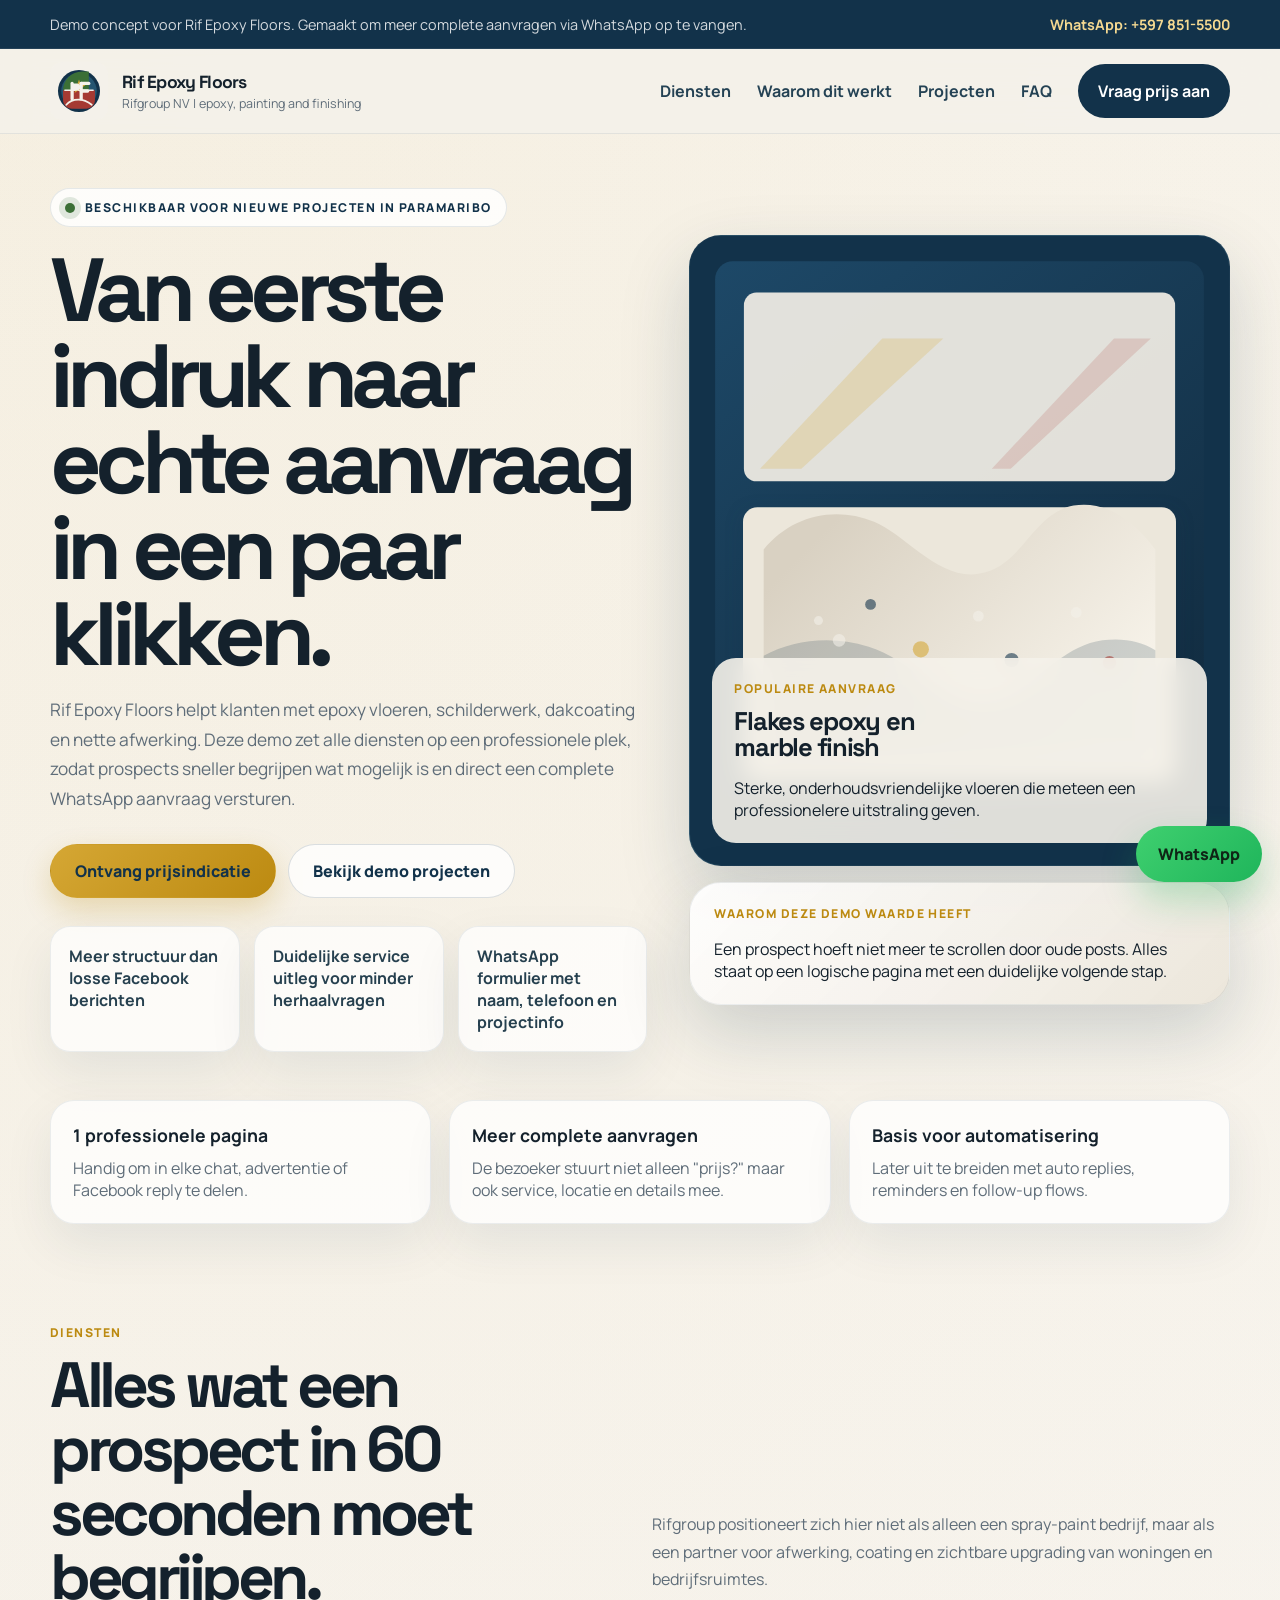
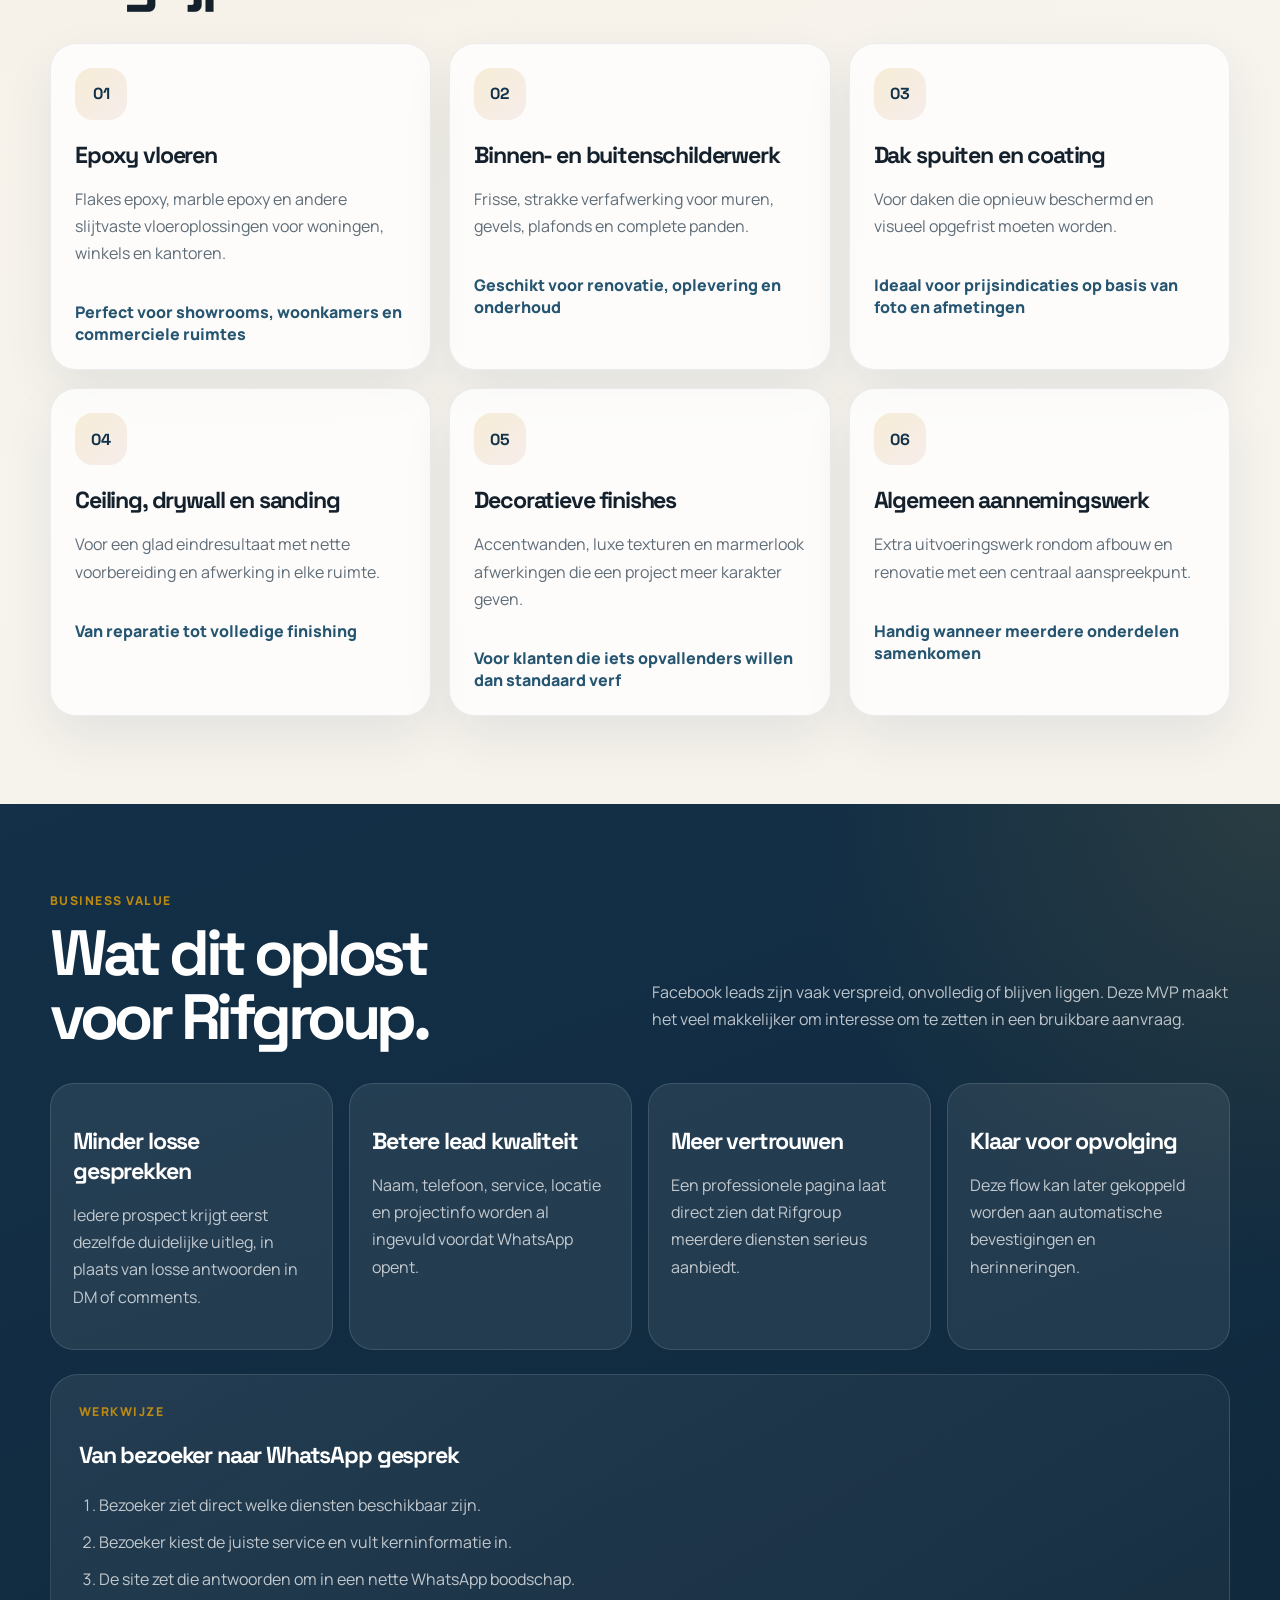
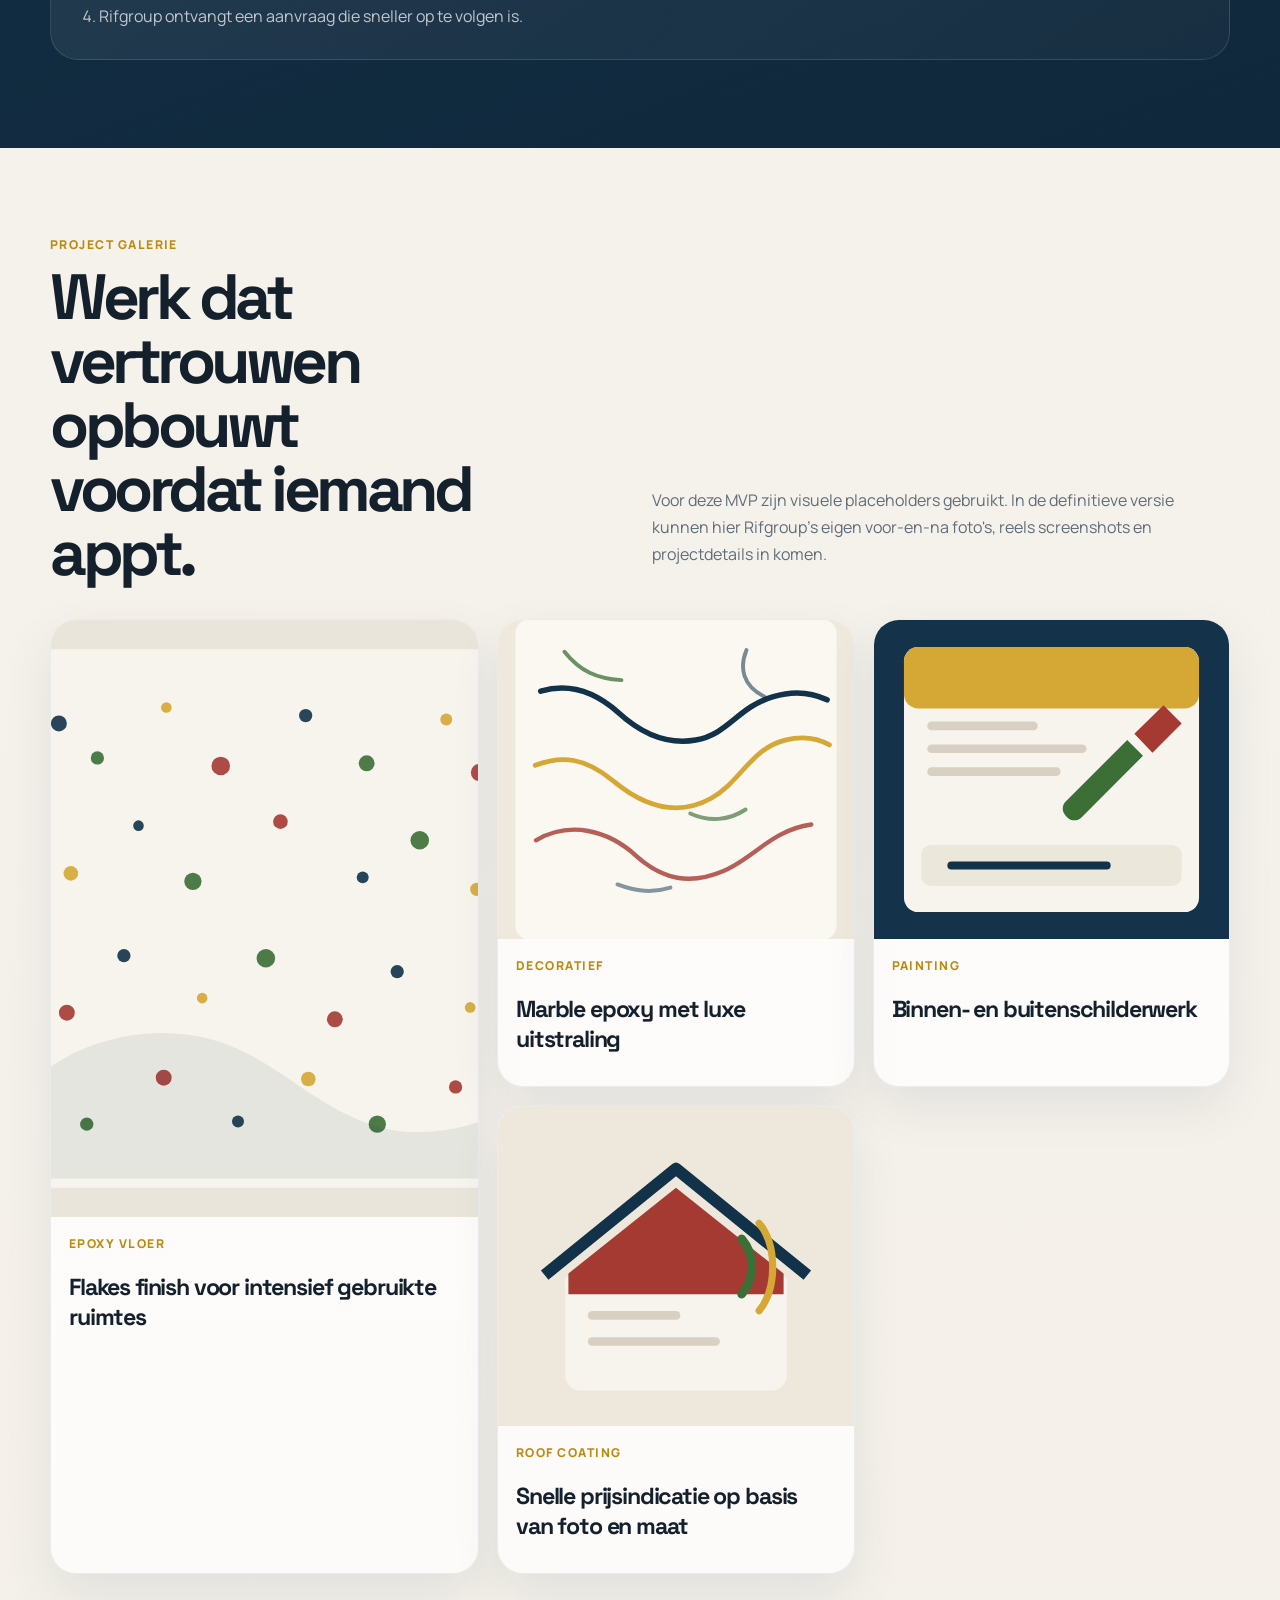
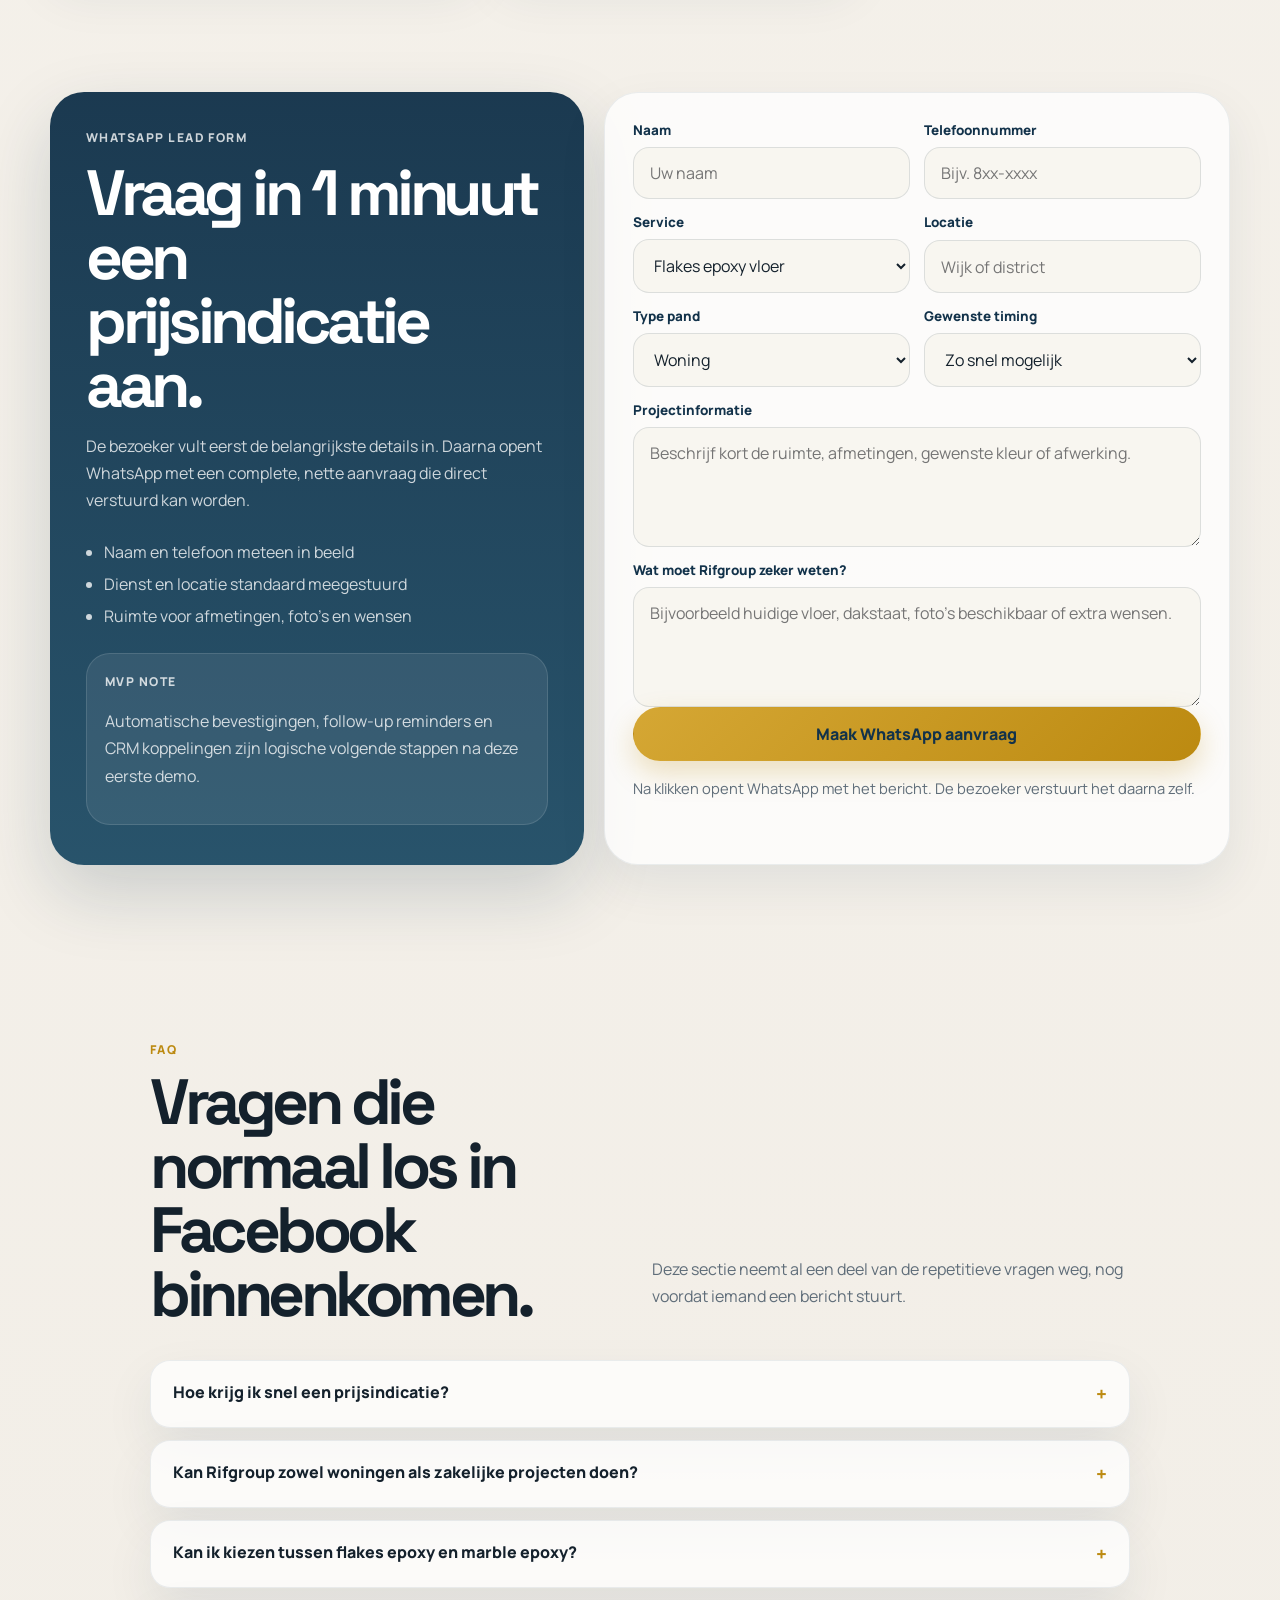
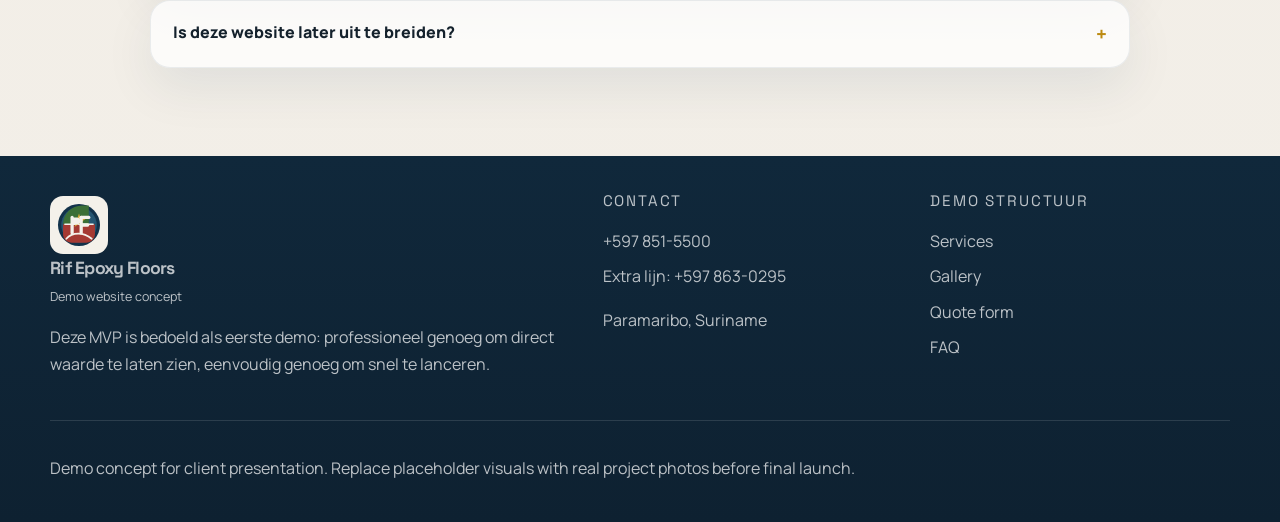
==== index.html @ cb71d067 "Build Rif Epoxy Floors MVP site" ====
<!DOCTYPE html>
<html lang="nl">
<head>
  <meta charset="UTF-8">
  <meta name="viewport" content="width=device-width, initial-scale=1.0">
  <meta name="description" content="Rif Epoxy Floors demo website voor epoxy vloeren, schilderwerk, dakcoating en afwerking in Paramaribo. Vraag eenvoudig een prijsindicatie aan via WhatsApp.">
  <meta name="theme-color" content="#12324a">
  <title>Rif Epoxy Floors | Epoxy vloeren, schilderwerk en afwerking</title>
  <link rel="preconnect" href="https://fonts.googleapis.com">
  <link rel="preconnect" href="https://fonts.gstatic.com" crossorigin>
  <link href="https://fonts.googleapis.com/css2?family=Manrope:wght@400;500;600;700;800&family=Space+Grotesk:wght@500;700&display=swap" rel="stylesheet">
  <link rel="stylesheet" href="styles.css">
</head>
<body>
  <div class="site-shell">
    <div class="topbar">
      <div class="container topbar-row">
        <p>Demo concept voor Rif Epoxy Floors. Gemaakt om meer complete aanvragen via WhatsApp op te vangen.</p>
        <a data-wa-link href="https://wa.me/5978515500?text=Hallo%20Rif%20Epoxy%20Floors%2C%20ik%20wil%20graag%20meer%20informatie." target="_blank" rel="noreferrer">WhatsApp: <span data-phone-label>+597 851-5500</span></a>
      </div>
    </div>

    <header class="site-header">
      <div class="container nav-row">
        <a class="brand" href="#top" aria-label="Rif Epoxy Floors homepage">
          <img src="assets/badge-rif.svg" alt="Rifgroup badge">
          <span>
            <strong>Rif Epoxy Floors</strong>
            <small>Rifgroup NV | epoxy, painting and finishing</small>
          </span>
        </a>

        <button class="menu-toggle" type="button" aria-expanded="false" aria-controls="site-nav">
          <span></span>
          <span></span>
          <span></span>
          <span class="sr-only">Open menu</span>
        </button>

        <nav id="site-nav" class="site-nav">
          <a href="#diensten">Diensten</a>
          <a href="#waarde">Waarom dit werkt</a>
          <a href="#projecten">Projecten</a>
          <a href="#faq">FAQ</a>
          <a class="nav-cta" href="#offerte">Vraag prijs aan</a>
        </nav>
      </div>
    </header>

    <main id="top">
      <section class="hero">
        <div class="container hero-grid">
          <div class="hero-copy">
            <div class="eyebrow">
              <span class="eyebrow-dot"></span>
              Beschikbaar voor nieuwe projecten in Paramaribo
            </div>
            <h1>Van eerste indruk naar echte aanvraag in een paar klikken.</h1>
            <p class="lead">
              Rif Epoxy Floors helpt klanten met epoxy vloeren, schilderwerk, dakcoating en nette afwerking.
              Deze demo zet alle diensten op een professionele plek, zodat prospects sneller begrijpen
              wat mogelijk is en direct een complete WhatsApp aanvraag versturen.
            </p>
            <div class="hero-actions">
              <a class="button button-primary" href="#offerte">Ontvang prijsindicatie</a>
              <a class="button button-secondary" href="#projecten">Bekijk demo projecten</a>
            </div>
            <ul class="hero-points">
              <li>Meer structuur dan losse Facebook berichten</li>
              <li>Duidelijke service uitleg voor minder herhaalvragen</li>
              <li>WhatsApp formulier met naam, telefoon en projectinfo</li>
            </ul>
          </div>

          <div class="hero-visual">
            <div class="hero-card hero-card-main">
              <img src="assets/hero-floor.svg" alt="Decoratieve epoxy vloer illustratie">
              <div class="hero-card-copy">
                <p class="label">Populaire aanvraag</p>
                <h2>Flakes epoxy en marble finish</h2>
                <p>Sterke, onderhoudsvriendelijke vloeren die meteen een professionelere uitstraling geven.</p>
              </div>
            </div>

            <div class="hero-card hero-card-note">
              <p class="label">Waarom deze demo waarde heeft</p>
              <p>
                Een prospect hoeft niet meer te scrollen door oude posts. Alles staat op een logische pagina
                met een duidelijke volgende stap.
              </p>
            </div>
          </div>
        </div>
      </section>

      <section class="proof-strip">
        <div class="container proof-grid">
          <article>
            <strong>1 professionele pagina</strong>
            <p>Handig om in elke chat, advertentie of Facebook reply te delen.</p>
          </article>
          <article>
            <strong>Meer complete aanvragen</strong>
            <p>De bezoeker stuurt niet alleen "prijs?" maar ook service, locatie en details mee.</p>
          </article>
          <article>
            <strong>Basis voor automatisering</strong>
            <p>Later uit te breiden met auto replies, reminders en follow-up flows.</p>
          </article>
        </div>
      </section>

      <section id="diensten" class="section">
        <div class="container">
          <div class="section-head">
            <div>
              <p class="section-kicker">Diensten</p>
              <h2>Alles wat een prospect in 60 seconden moet begrijpen.</h2>
            </div>
            <p>
              Rifgroup positioneert zich hier niet als alleen een spray-paint bedrijf, maar als een partner
              voor afwerking, coating en zichtbare upgrading van woningen en bedrijfsruimtes.
            </p>
          </div>

          <div class="service-grid">
            <article class="service-card">
              <div class="service-icon">01</div>
              <h3>Epoxy vloeren</h3>
              <p>Flakes epoxy, marble epoxy en andere slijtvaste vloeroplossingen voor woningen, winkels en kantoren.</p>
              <span>Perfect voor showrooms, woonkamers en commerciele ruimtes</span>
            </article>

            <article class="service-card">
              <div class="service-icon">02</div>
              <h3>Binnen- en buitenschilderwerk</h3>
              <p>Frisse, strakke verfafwerking voor muren, gevels, plafonds en complete panden.</p>
              <span>Geschikt voor renovatie, oplevering en onderhoud</span>
            </article>

            <article class="service-card">
              <div class="service-icon">03</div>
              <h3>Dak spuiten en coating</h3>
              <p>Voor daken die opnieuw beschermd en visueel opgefrist moeten worden.</p>
              <span>Ideaal voor prijsindicaties op basis van foto en afmetingen</span>
            </article>

            <article class="service-card">
              <div class="service-icon">04</div>
              <h3>Ceiling, drywall en sanding</h3>
              <p>Voor een glad eindresultaat met nette voorbereiding en afwerking in elke ruimte.</p>
              <span>Van reparatie tot volledige finishing</span>
            </article>

            <article class="service-card">
              <div class="service-icon">05</div>
              <h3>Decoratieve finishes</h3>
              <p>Accentwanden, luxe texturen en marmerlook afwerkingen die een project meer karakter geven.</p>
              <span>Voor klanten die iets opvallenders willen dan standaard verf</span>
            </article>

            <article class="service-card">
              <div class="service-icon">06</div>
              <h3>Algemeen aannemingswerk</h3>
              <p>Extra uitvoeringswerk rondom afbouw en renovatie met een centraal aanspreekpunt.</p>
              <span>Handig wanneer meerdere onderdelen samenkomen</span>
            </article>
          </div>
        </div>
      </section>

      <section id="waarde" class="section section-dark">
        <div class="container">
          <div class="section-head">
            <div>
              <p class="section-kicker">Business value</p>
              <h2>Wat dit oplost voor Rifgroup.</h2>
            </div>
            <p>
              Facebook leads zijn vaak verspreid, onvolledig of blijven liggen. Deze MVP maakt het veel
              makkelijker om interesse om te zetten in een bruikbare aanvraag.
            </p>
          </div>

          <div class="value-grid">
            <article class="value-card">
              <h3>Minder losse gesprekken</h3>
              <p>Iedere prospect krijgt eerst dezelfde duidelijke uitleg, in plaats van losse antwoorden in DM of comments.</p>
            </article>
            <article class="value-card">
              <h3>Betere lead kwaliteit</h3>
              <p>Naam, telefoon, service, locatie en projectinfo worden al ingevuld voordat WhatsApp opent.</p>
            </article>
            <article class="value-card">
              <h3>Meer vertrouwen</h3>
              <p>Een professionele pagina laat direct zien dat Rifgroup meerdere diensten serieus aanbiedt.</p>
            </article>
            <article class="value-card">
              <h3>Klaar voor opvolging</h3>
              <p>Deze flow kan later gekoppeld worden aan automatische bevestigingen en herinneringen.</p>
            </article>
          </div>

          <div class="process-panel">
            <div>
              <p class="section-kicker">Werkwijze</p>
              <h3>Van bezoeker naar WhatsApp gesprek</h3>
            </div>
            <ol class="process-list">
              <li>Bezoeker ziet direct welke diensten beschikbaar zijn.</li>
              <li>Bezoeker kiest de juiste service en vult kerninformatie in.</li>
              <li>De site zet die antwoorden om in een nette WhatsApp boodschap.</li>
              <li>Rifgroup ontvangt een aanvraag die sneller op te volgen is.</li>
            </ol>
          </div>
        </div>
      </section>

      <section id="projecten" class="section">
        <div class="container">
          <div class="section-head">
            <div>
              <p class="section-kicker">Project galerie</p>
              <h2>Werk dat vertrouwen opbouwt voordat iemand appt.</h2>
            </div>
            <p>
              Voor deze MVP zijn visuele placeholders gebruikt. In de definitieve versie kunnen hier Rifgroup's
              eigen voor-en-na foto's, reels screenshots en projectdetails in komen.
            </p>
          </div>

          <div class="gallery-grid">
            <article class="gallery-card gallery-large">
              <img src="assets/epoxy-flakes.svg" alt="Placeholder voor flakes epoxy project">
              <div>
                <p class="label">Epoxy vloer</p>
                <h3>Flakes finish voor intensief gebruikte ruimtes</h3>
              </div>
            </article>

            <article class="gallery-card">
              <img src="assets/marble-finish.svg" alt="Placeholder voor marble epoxy project">
              <div>
                <p class="label">Decoratief</p>
                <h3>Marble epoxy met luxe uitstraling</h3>
              </div>
            </article>

            <article class="gallery-card">
              <img src="assets/painting-project.svg" alt="Placeholder voor schilderwerk project">
              <div>
                <p class="label">Painting</p>
                <h3>Binnen- en buitenschilderwerk</h3>
              </div>
            </article>

            <article class="gallery-card">
              <img src="assets/roof-coating.svg" alt="Placeholder voor dakcoating project">
              <div>
                <p class="label">Roof coating</p>
                <h3>Snelle prijsindicatie op basis van foto en maat</h3>
              </div>
            </article>
          </div>
        </div>
      </section>

      <section id="offerte" class="section quote-section">
        <div class="container quote-grid">
          <div class="quote-copy">
            <p class="section-kicker">WhatsApp lead form</p>
            <h2>Vraag in 1 minuut een prijsindicatie aan.</h2>
            <p>
              De bezoeker vult eerst de belangrijkste details in. Daarna opent WhatsApp met een complete,
              nette aanvraag die direct verstuurd kan worden.
            </p>
            <ul class="quote-points">
              <li>Naam en telefoon meteen in beeld</li>
              <li>Dienst en locatie standaard meegestuurd</li>
              <li>Ruimte voor afmetingen, foto's en wensen</li>
            </ul>
            <div class="note-card">
              <p class="label">MVP note</p>
              <p>
                Automatische bevestigingen, follow-up reminders en CRM koppelingen zijn logische volgende stappen
                na deze eerste demo.
              </p>
            </div>
          </div>

          <div class="quote-form-card">
            <form id="quote-form">
              <div class="field-grid">
                <label class="field">
                  <span>Naam</span>
                  <input id="name" name="name" type="text" placeholder="Uw naam" required>
                </label>

                <label class="field">
                  <span>Telefoonnummer</span>
                  <input id="phone" name="phone" type="tel" placeholder="Bijv. 8xx-xxxx" required>
                </label>

                <label class="field">
                  <span>Service</span>
                  <select id="service" name="service">
                    <option>Flakes epoxy vloer</option>
                    <option>Marble epoxy vloer</option>
                    <option>Binnen schilderwerk</option>
                    <option>Buiten schilderwerk</option>
                    <option>Dak spuiten of coating</option>
                    <option>Ceiling of drywall</option>
                    <option>Decoratieve finish</option>
                    <option>Algemeen aannemingswerk</option>
                  </select>
                </label>

                <label class="field">
                  <span>Locatie</span>
                  <input id="location" name="location" type="text" placeholder="Wijk of district">
                </label>

                <label class="field">
                  <span>Type pand</span>
                  <select id="property" name="property">
                    <option>Woning</option>
                    <option>Appartement</option>
                    <option>Winkel</option>
                    <option>Kantoor</option>
                    <option>Bedrijfspand</option>
                    <option>Anders</option>
                  </select>
                </label>

                <label class="field">
                  <span>Gewenste timing</span>
                  <select id="timing" name="timing">
                    <option>Zo snel mogelijk</option>
                    <option>Binnen 2 weken</option>
                    <option>Binnen 1 maand</option>
                    <option>Ik wil eerst info</option>
                  </select>
                </label>

                <label class="field field-full">
                  <span>Projectinformatie</span>
                  <textarea id="details" name="details" placeholder="Beschrijf kort de ruimte, afmetingen, gewenste kleur of afwerking."></textarea>
                </label>

                <label class="field field-full">
                  <span>Wat moet Rifgroup zeker weten?</span>
                  <textarea id="extra" name="extra" placeholder="Bijvoorbeeld huidige vloer, dakstaat, foto's beschikbaar of extra wensen."></textarea>
                </label>
              </div>

              <button class="button button-primary button-block" type="submit">Maak WhatsApp aanvraag</button>
              <p class="form-note">Na klikken opent WhatsApp met het bericht. De bezoeker verstuurt het daarna zelf.</p>
              <p id="form-status" class="form-status" aria-live="polite"></p>
            </form>
          </div>
        </div>
      </section>

      <section id="faq" class="section">
        <div class="container faq-wrap">
          <div class="section-head">
            <div>
              <p class="section-kicker">FAQ</p>
              <h2>Vragen die normaal los in Facebook binnenkomen.</h2>
            </div>
            <p>
              Deze sectie neemt al een deel van de repetitieve vragen weg, nog voordat iemand een bericht stuurt.
            </p>
          </div>

          <div class="faq-list">
            <details>
              <summary>Hoe krijg ik snel een prijsindicatie?</summary>
              <p>Stuur de gewenste dienst, locatie, geschatte afmetingen en indien mogelijk foto's mee. Deze site helpt om die informatie meteen goed te verzamelen.</p>
            </details>
            <details>
              <summary>Kan Rifgroup zowel woningen als zakelijke projecten doen?</summary>
              <p>Ja. De diensten zijn inzetbaar voor woningen, winkels, kantoren en andere projectlocaties.</p>
            </details>
            <details>
              <summary>Kan ik kiezen tussen flakes epoxy en marble epoxy?</summary>
              <p>Ja. Beide afwerkingen kunnen besproken worden op basis van uitstraling, gebruik en gewenste onderhoudsvriendelijkheid.</p>
            </details>
            <details>
              <summary>Is deze website later uit te breiden?</summary>
              <p>Ja. Denk aan echte projectfoto's, reviews, automatische antwoorden, remarketing en een uitgebreider opvolgsysteem.</p>
            </details>
          </div>
        </div>
      </section>
    </main>

    <footer class="site-footer">
      <div class="container footer-grid">
        <div>
          <a class="brand footer-brand" href="#top">
            <img src="assets/badge-rif.svg" alt="Rifgroup badge">
            <span>
              <strong>Rif Epoxy Floors</strong>
              <small>Demo website concept</small>
            </span>
          </a>
          <p>
            Deze MVP is bedoeld als eerste demo: professioneel genoeg om direct waarde te laten zien,
            eenvoudig genoeg om snel te lanceren.
          </p>
        </div>

        <div>
          <p class="footer-title">Contact</p>
          <a data-phone-link href="tel:+5978515500"><span data-phone-label>+597 851-5500</span></a>
          <a href="tel:+5978630295">Extra lijn: +597 863-0295</a>
          <p>Paramaribo, Suriname</p>
        </div>

        <div>
          <p class="footer-title">Demo structuur</p>
          <a href="#diensten">Services</a>
          <a href="#projecten">Gallery</a>
          <a href="#offerte">Quote form</a>
          <a href="#faq">FAQ</a>
        </div>
      </div>

      <div class="container footer-bottom">
        <p>Demo concept for client presentation. Replace placeholder visuals with real project photos before final launch.</p>
      </div>
    </footer>

    <a class="whatsapp-float" data-wa-link href="https://wa.me/5978515500?text=Hallo%20Rif%20Epoxy%20Floors%2C%20ik%20wil%20graag%20meer%20informatie." target="_blank" rel="noreferrer" aria-label="Open WhatsApp">
      WhatsApp
    </a>
  </div>

  <script src="script.js"></script>
</body>
</html>
---- styles.css ----
:root {
  --stone-50: #f4f1ea;
  --stone-100: #ebe5da;
  --stone-200: #d8d0c2;
  --stone-900: #2f2a24;
  --navy-900: #12324a;
  --navy-800: #183d58;
  --navy-700: #255571;
  --gold-500: #d5a734;
  --gold-600: #bc8a11;
  --green-500: #3b6f36;
  --red-500: #a53a33;
  --white: #ffffff;
  --ink: #14212c;
  --muted: #5f6d79;
  --line: rgba(18, 50, 74, 0.12);
  --shadow-soft: 0 20px 50px rgba(18, 50, 74, 0.08);
  --shadow-strong: 0 28px 70px rgba(18, 50, 74, 0.18);
  --radius-lg: 32px;
  --radius-md: 22px;
  --radius-sm: 16px;
  --container: 1180px;
}

*,
*::before,
*::after {
  box-sizing: border-box;
}

html {
  scroll-behavior: smooth;
}

body {
  margin: 0;
  font-family: "Manrope", sans-serif;
  color: var(--ink);
  background:
    radial-gradient(circle at top left, rgba(213, 167, 52, 0.08), transparent 30%),
    linear-gradient(180deg, #f8f5ef 0%, #f2eee7 100%);
}

img {
  display: block;
  max-width: 100%;
}

a {
  color: inherit;
  text-decoration: none;
}

button,
input,
select,
textarea {
  font: inherit;
}

.sr-only {
  position: absolute;
  width: 1px;
  height: 1px;
  padding: 0;
  margin: -1px;
  overflow: hidden;
  clip: rect(0, 0, 0, 0);
  border: 0;
}

.container {
  width: min(var(--container), calc(100% - 40px));
  margin: 0 auto;
}

.site-shell {
  min-height: 100vh;
}

.topbar {
  background: var(--navy-900);
  color: rgba(255, 255, 255, 0.82);
  border-bottom: 1px solid rgba(255, 255, 255, 0.08);
}

.topbar-row {
  min-height: 48px;
  display: flex;
  align-items: center;
  justify-content: space-between;
  gap: 18px;
  font-size: 0.9rem;
}

.topbar p {
  margin: 0;
}

.topbar a {
  color: #f5d991;
  font-weight: 700;
}

.site-header {
  position: sticky;
  top: 0;
  z-index: 20;
  background: rgba(244, 241, 234, 0.84);
  backdrop-filter: blur(16px);
  border-bottom: 1px solid rgba(18, 50, 74, 0.08);
}

.nav-row {
  display: flex;
  align-items: center;
  justify-content: space-between;
  min-height: 84px;
  gap: 20px;
}

.brand {
  display: inline-flex;
  align-items: center;
  gap: 14px;
}

.brand img {
  width: 58px;
  height: 58px;
  flex: none;
}

.brand strong,
.footer-title,
h1,
h2,
h3 {
  font-family: "Space Grotesk", sans-serif;
}

.brand span {
  display: grid;
  gap: 2px;
}

.brand strong {
  font-size: 1.1rem;
  letter-spacing: -0.04em;
}

.brand small {
  color: var(--muted);
  font-size: 0.78rem;
}

.site-nav {
  display: flex;
  align-items: center;
  gap: 26px;
}

.site-nav a {
  font-weight: 700;
  color: #244254;
}

.nav-cta,
.button {
  display: inline-flex;
  align-items: center;
  justify-content: center;
  min-height: 54px;
  border-radius: 999px;
  transition: transform 0.2s ease, background 0.2s ease, color 0.2s ease, border-color 0.2s ease;
}

.nav-cta {
  padding: 0 20px;
  color: var(--white) !important;
  background: var(--navy-900);
}

.button {
  padding: 0 24px;
  border: 1px solid transparent;
  font-weight: 800;
}

.button:hover,
.nav-cta:hover,
.menu-toggle:hover {
  transform: translateY(-1px);
}

.button-primary {
  background: linear-gradient(135deg, var(--gold-500), var(--gold-600));
  color: var(--navy-900);
  box-shadow: 0 12px 28px rgba(188, 138, 17, 0.25);
}

.button-secondary {
  border-color: rgba(18, 50, 74, 0.15);
  background: rgba(255, 255, 255, 0.78);
  color: var(--navy-900);
}

.button-block {
  width: 100%;
}

.menu-toggle {
  display: none;
  width: 52px;
  height: 52px;
  border: 1px solid rgba(18, 50, 74, 0.12);
  border-radius: 16px;
  background: rgba(255, 255, 255, 0.8);
  cursor: pointer;
  padding: 0;
}

.menu-toggle span {
  display: block;
  width: 20px;
  height: 2px;
  border-radius: 999px;
  background: var(--navy-900);
  margin: 4px auto;
}

.hero {
  padding: 54px 0 24px;
}

.hero-grid {
  display: grid;
  grid-template-columns: minmax(0, 1.05fr) minmax(320px, 0.95fr);
  gap: 42px;
  align-items: center;
}

.eyebrow,
.section-kicker,
.label {
  text-transform: uppercase;
  letter-spacing: 0.12em;
  font-size: 0.76rem;
  font-weight: 800;
}

.eyebrow {
  display: inline-flex;
  align-items: center;
  gap: 10px;
  padding: 10px 14px;
  border-radius: 999px;
  background: rgba(255, 255, 255, 0.82);
  border: 1px solid rgba(18, 50, 74, 0.1);
  color: var(--navy-900);
}

.eyebrow-dot {
  width: 10px;
  height: 10px;
  border-radius: 50%;
  background: var(--green-500);
  box-shadow: 0 0 0 6px rgba(59, 111, 54, 0.15);
}

h1 {
  margin: 20px 0 18px;
  font-size: clamp(3rem, 7vw, 5.9rem);
  line-height: 0.96;
  letter-spacing: -0.075em;
  max-width: 11ch;
}

.lead {
  margin: 0;
  max-width: 63ch;
  color: var(--muted);
  font-size: 1.08rem;
  line-height: 1.72;
}

.hero-actions {
  display: flex;
  flex-wrap: wrap;
  gap: 12px;
  margin: 30px 0 28px;
}

.hero-points {
  display: grid;
  grid-template-columns: repeat(3, minmax(0, 1fr));
  gap: 14px;
  list-style: none;
  padding: 0;
  margin: 0;
}

.hero-points li {
  padding: 18px;
  border-radius: 20px;
  background: rgba(255, 255, 255, 0.72);
  border: 1px solid rgba(18, 50, 74, 0.08);
  box-shadow: var(--shadow-soft);
  font-weight: 700;
  color: #26404f;
}

.hero-visual {
  display: grid;
  gap: 16px;
}

.hero-card {
  position: relative;
  overflow: hidden;
  border-radius: var(--radius-lg);
  border: 1px solid rgba(18, 50, 74, 0.08);
  box-shadow: var(--shadow-strong);
}

.hero-card-main {
  background:
    linear-gradient(145deg, rgba(18, 50, 74, 0.96), rgba(33, 78, 103, 0.92));
  min-height: 610px;
}

.hero-card-main img {
  width: 100%;
  height: 100%;
  min-height: 610px;
  object-fit: cover;
}

.hero-card-copy {
  position: absolute;
  left: 22px;
  right: 22px;
  bottom: 22px;
  padding: 22px;
  border-radius: 24px;
  background: rgba(246, 242, 234, 0.9);
  backdrop-filter: blur(12px);
}

.hero-card-copy h2 {
  margin: 6px 0 8px;
  font-size: 1.6rem;
  letter-spacing: -0.05em;
}

.hero-card-copy p:last-child,
.hero-card-note p:last-child {
  margin-bottom: 0;
}

.hero-card-note {
  padding: 22px 24px;
  background:
    linear-gradient(135deg, rgba(255, 255, 255, 0.9), rgba(235, 229, 218, 0.95));
}

.proof-strip {
  padding: 24px 0 12px;
}

.proof-grid {
  display: grid;
  grid-template-columns: repeat(3, minmax(0, 1fr));
  gap: 18px;
}

.proof-grid article,
.service-card,
.gallery-card,
.quote-form-card,
.note-card,
.faq-list details {
  background: rgba(255, 255, 255, 0.75);
  border: 1px solid rgba(18, 50, 74, 0.08);
  box-shadow: var(--shadow-soft);
}

.proof-grid article {
  padding: 22px;
  border-radius: 24px;
}

.proof-grid strong {
  display: block;
  font-size: 1.1rem;
  margin-bottom: 10px;
}

.proof-grid p {
  margin: 0;
  color: var(--muted);
}

.section {
  padding: 88px 0;
}

.section-head {
  display: flex;
  justify-content: space-between;
  align-items: flex-end;
  gap: 24px;
  margin-bottom: 34px;
}

.section-head > * {
  flex: 1;
}

.section-kicker,
.label {
  color: var(--gold-600);
  margin: 0 0 12px;
}

h2 {
  margin: 0;
  font-size: clamp(2.25rem, 5vw, 4.2rem);
  line-height: 1;
  letter-spacing: -0.07em;
  max-width: 11ch;
}

.section-head p:last-child,
.quote-copy p,
.service-card p,
.value-card p,
.faq-list p,
.site-footer p,
.footer-grid a,
.process-list,
.form-note {
  color: var(--muted);
  line-height: 1.7;
}

.service-grid {
  display: grid;
  grid-template-columns: repeat(3, minmax(0, 1fr));
  gap: 18px;
}

.service-card {
  padding: 24px;
  border-radius: 26px;
}

.service-icon {
  width: 52px;
  height: 52px;
  display: grid;
  place-items: center;
  border-radius: 18px;
  background: linear-gradient(135deg, rgba(213, 167, 52, 0.18), rgba(165, 58, 51, 0.08));
  color: var(--navy-900);
  font-family: "Space Grotesk", sans-serif;
  font-weight: 700;
}

.service-card h3,
.gallery-card h3,
.value-card h3,
.process-panel h3 {
  margin: 20px 0 10px;
  font-size: 1.45rem;
  letter-spacing: -0.05em;
}

.service-card span {
  display: inline-block;
  margin-top: 18px;
  font-weight: 800;
  color: var(--navy-700);
}

.section-dark {
  background:
    radial-gradient(circle at top right, rgba(213, 167, 52, 0.12), transparent 30%),
    linear-gradient(160deg, #133048 0%, #10283b 100%);
  color: var(--white);
}

.section-dark .section-head p:last-child,
.section-dark .value-card p,
.section-dark .process-list {
  color: rgba(255, 255, 255, 0.72);
}

.value-grid {
  display: grid;
  grid-template-columns: repeat(4, minmax(0, 1fr));
  gap: 16px;
}

.value-card {
  padding: 22px;
  border-radius: 24px;
  background: rgba(255, 255, 255, 0.08);
  border: 1px solid rgba(255, 255, 255, 0.12);
}

.process-panel {
  margin-top: 24px;
  padding: 28px;
  border-radius: 28px;
  border: 1px solid rgba(255, 255, 255, 0.12);
  background: linear-gradient(145deg, rgba(255, 255, 255, 0.08), rgba(255, 255, 255, 0.03));
}

.process-list {
  margin: 22px 0 0;
  padding-left: 20px;
}

.process-list li + li {
  margin-top: 10px;
}

.gallery-grid {
  display: grid;
  grid-template-columns: 1.2fr 1fr 1fr;
  gap: 18px;
}

.gallery-card {
  display: flex;
  flex-direction: column;
  overflow: hidden;
  border-radius: 26px;
}

.gallery-card img {
  aspect-ratio: 1 / 0.9;
  width: 100%;
  object-fit: cover;
}

.gallery-card div {
  padding: 18px 18px 22px;
}

.gallery-large {
  grid-row: span 2;
}

.gallery-large img {
  aspect-ratio: 1 / 1.4;
}

.quote-section {
  padding-top: 30px;
}

.quote-grid {
  display: grid;
  grid-template-columns: minmax(0, 0.92fr) minmax(0, 1.08fr);
  gap: 20px;
  align-items: stretch;
}

.quote-copy {
  padding: 36px;
  border-radius: 34px;
  background:
    linear-gradient(180deg, rgba(18, 50, 74, 0.96), rgba(32, 77, 102, 0.96));
  color: var(--white);
  box-shadow: var(--shadow-strong);
}

.quote-copy p,
.quote-copy li {
  color: rgba(255, 255, 255, 0.78);
}

.quote-points {
  padding-left: 18px;
  margin: 26px 0;
}

.quote-points li + li {
  margin-top: 10px;
}

.note-card {
  border-radius: 24px;
  padding: 18px;
  background: rgba(255, 255, 255, 0.08);
  border-color: rgba(255, 255, 255, 0.12);
  box-shadow: none;
}

.quote-form-card {
  border-radius: 34px;
  padding: 28px;
}

.field-grid {
  display: grid;
  grid-template-columns: repeat(2, minmax(0, 1fr));
  gap: 14px;
}

.field {
  display: grid;
  gap: 8px;
}

.field span {
  font-size: 0.84rem;
  font-weight: 800;
  color: var(--navy-900);
}

.field input,
.field select,
.field textarea {
  width: 100%;
  border-radius: 16px;
  border: 1px solid rgba(18, 50, 74, 0.12);
  background: rgba(248, 245, 239, 0.9);
  color: var(--ink);
  padding: 14px 16px;
}

.field input:focus,
.field select:focus,
.field textarea:focus {
  outline: 2px solid rgba(188, 138, 17, 0.22);
  border-color: rgba(188, 138, 17, 0.45);
}

.field textarea {
  min-height: 120px;
  resize: vertical;
}

.field-full {
  grid-column: 1 / -1;
}

.form-note,
.form-status {
  font-size: 0.92rem;
}

.form-status {
  min-height: 1.4em;
  margin: 14px 0 0;
  font-weight: 700;
  color: var(--green-500);
}

.faq-wrap {
  max-width: 980px;
}

.faq-list {
  display: grid;
  gap: 12px;
}

.faq-list details {
  padding: 20px 22px;
  border-radius: 20px;
}

.faq-list summary {
  cursor: pointer;
  font-weight: 800;
  list-style: none;
}

.faq-list summary::-webkit-details-marker {
  display: none;
}

.faq-list summary::after {
  content: "+";
  float: right;
  color: var(--gold-600);
  font-size: 1.2rem;
}

.faq-list details[open] summary::after {
  content: "-";
}

.faq-list p {
  margin: 14px 0 0;
}

.site-footer {
  padding: 32px 0 24px;
  color: rgba(255, 255, 255, 0.8);
  background: linear-gradient(180deg, #10283b 0%, #0e2131 100%);
}

.footer-grid {
  display: grid;
  grid-template-columns: 1.4fr 0.8fr 0.8fr;
  gap: 28px;
}

.footer-brand small,
.site-footer p,
.footer-grid a {
  color: rgba(255, 255, 255, 0.72);
}

.footer-grid a {
  display: block;
  margin-top: 8px;
}

.footer-title {
  margin: 0 0 14px;
  font-size: 0.95rem;
  text-transform: uppercase;
  letter-spacing: 0.12em;
}

.footer-bottom {
  margin-top: 26px;
  padding-top: 18px;
  border-top: 1px solid rgba(255, 255, 255, 0.12);
}

.whatsapp-float {
  position: fixed;
  right: 18px;
  bottom: 18px;
  z-index: 15;
  min-width: 126px;
  min-height: 56px;
  display: inline-flex;
  align-items: center;
  justify-content: center;
  padding: 0 20px;
  border-radius: 999px;
  color: #0f2516;
  font-weight: 800;
  background: linear-gradient(135deg, #3fd06f, #1fb55b);
  box-shadow: 0 18px 36px rgba(31, 181, 91, 0.28);
}

@media (max-width: 1040px) {
  .hero-grid,
  .quote-grid,
  .section-head,
  .footer-grid {
    grid-template-columns: 1fr;
  }

  .section-head {
    display: grid;
  }

  .service-grid,
  .value-grid,
  .proof-grid {
    grid-template-columns: repeat(2, minmax(0, 1fr));
  }

  .gallery-grid {
    grid-template-columns: repeat(2, minmax(0, 1fr));
  }

  .gallery-large {
    grid-column: 1 / -1;
    grid-row: auto;
  }

  .gallery-large img {
    aspect-ratio: 16 / 10;
  }

  .hero-card-main,
  .hero-card-main img {
    min-height: 520px;
  }
}

@media (max-width: 760px) {
  .topbar-row {
    flex-direction: column;
    justify-content: center;
    padding: 12px 0;
    text-align: center;
  }

  .menu-toggle {
    display: inline-block;
  }

  .site-nav {
    position: absolute;
    top: calc(100% + 10px);
    right: 20px;
    left: 20px;
    display: none;
    flex-direction: column;
    align-items: stretch;
    gap: 10px;
    padding: 16px;
    border-radius: 24px;
    background: rgba(244, 241, 234, 0.98);
    border: 1px solid rgba(18, 50, 74, 0.08);
    box-shadow: var(--shadow-soft);
  }

  .site-nav.is-open {
    display: flex;
  }

  .site-nav a:not(.nav-cta) {
    padding: 8px 6px;
  }

  h1 {
    max-width: 100%;
    font-size: clamp(2.6rem, 12vw, 4.5rem);
  }

  .hero-points,
  .service-grid,
  .value-grid,
  .proof-grid,
  .gallery-grid,
  .field-grid {
    grid-template-columns: 1fr;
  }

  .container {
    width: min(var(--container), calc(100% - 28px));
  }

  .hero-card-main,
  .hero-card-main img {
    min-height: 420px;
  }

  .quote-copy,
  .quote-form-card {
    padding: 24px;
  }

  .section {
    padding: 72px 0;
  }

  .whatsapp-float {
    min-width: 0;
    width: 58px;
    height: 58px;
    padding: 0;
    font-size: 0;
  }

  .whatsapp-float::before {
    content: "WA";
    font-size: 0.95rem;
  }
}
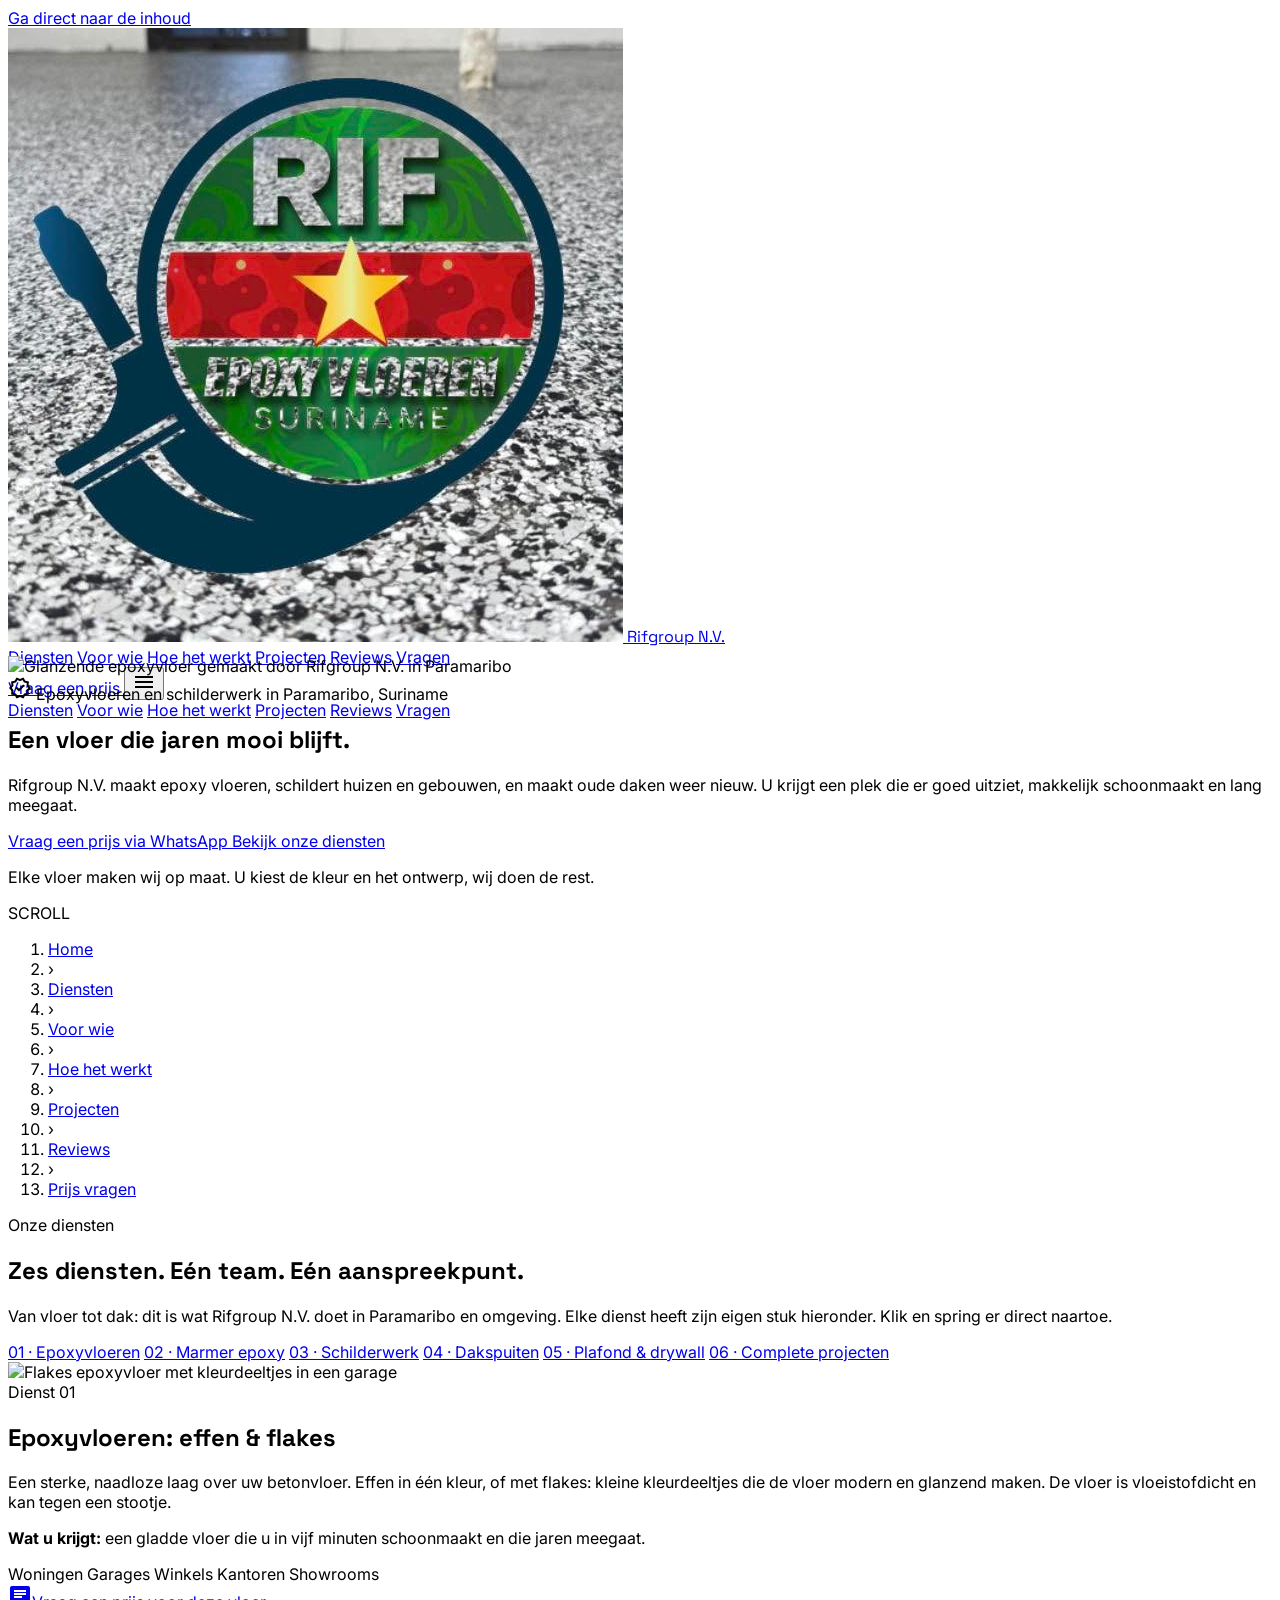
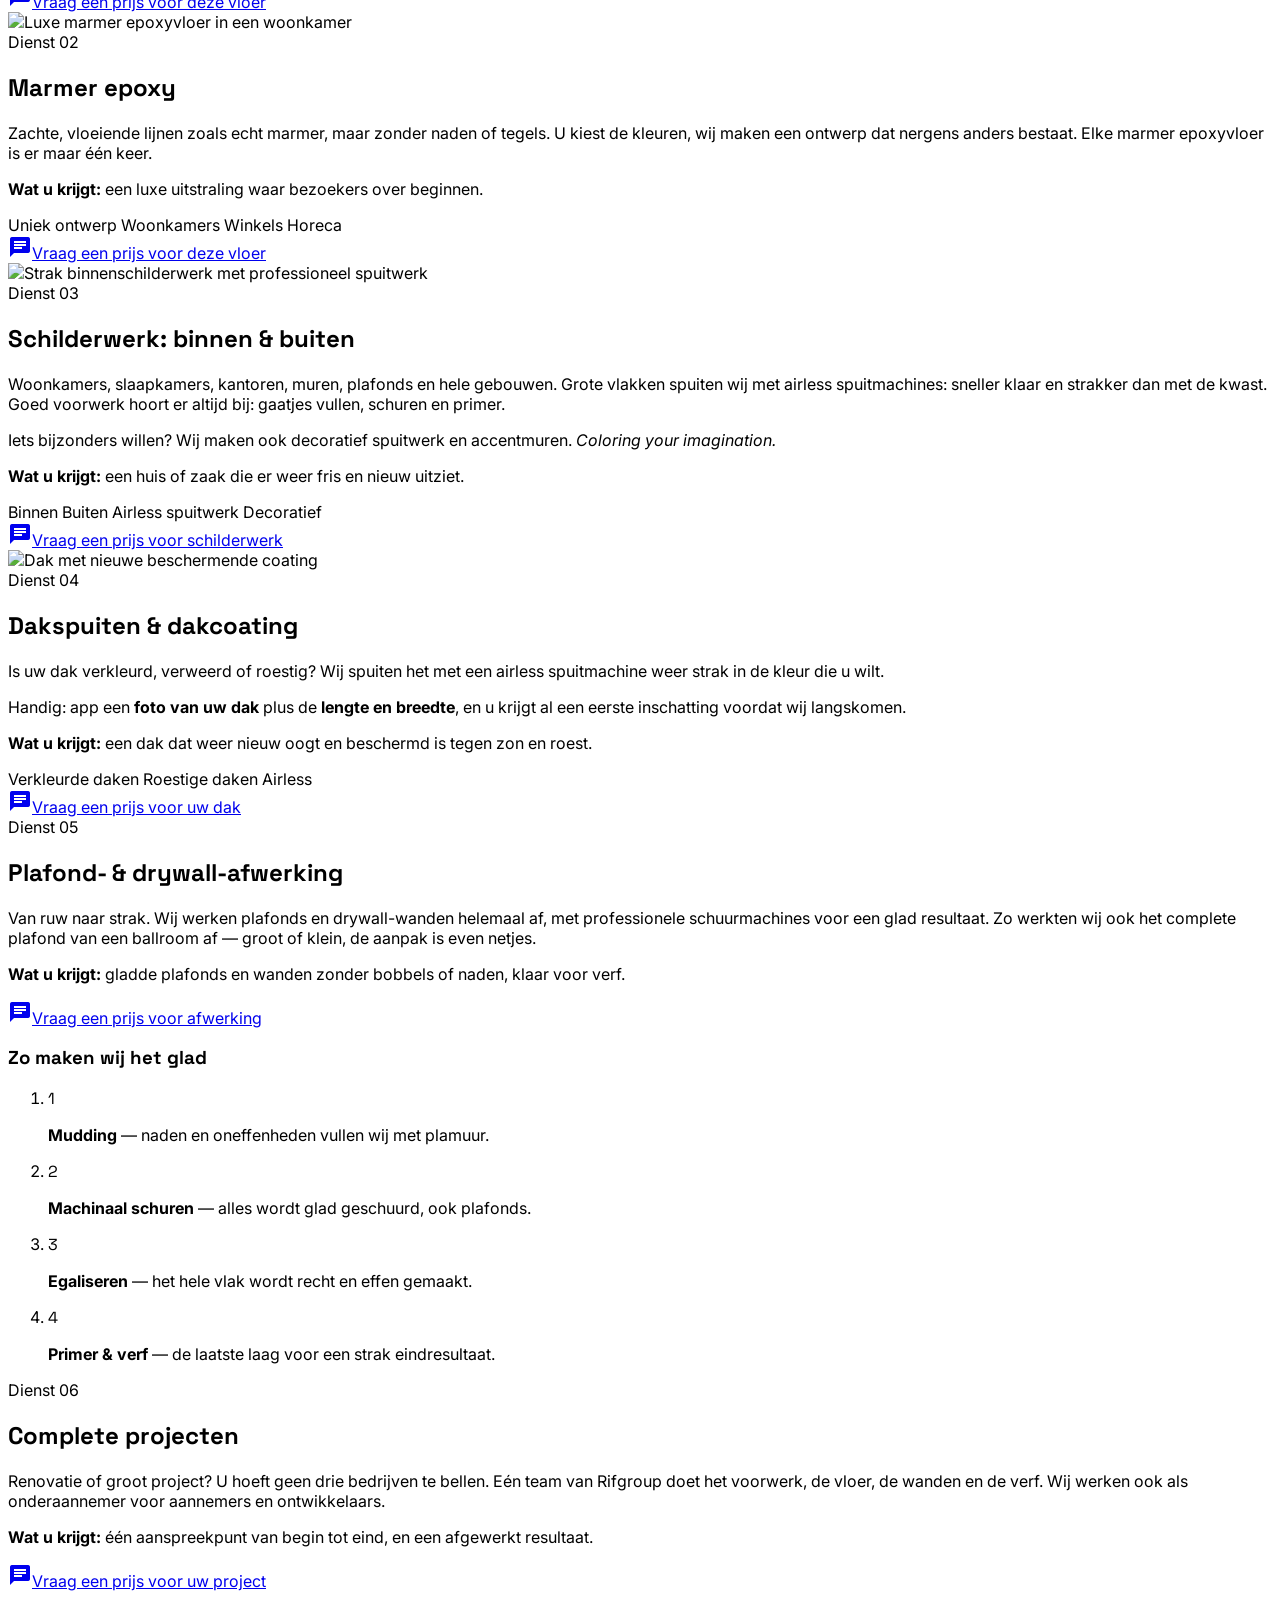
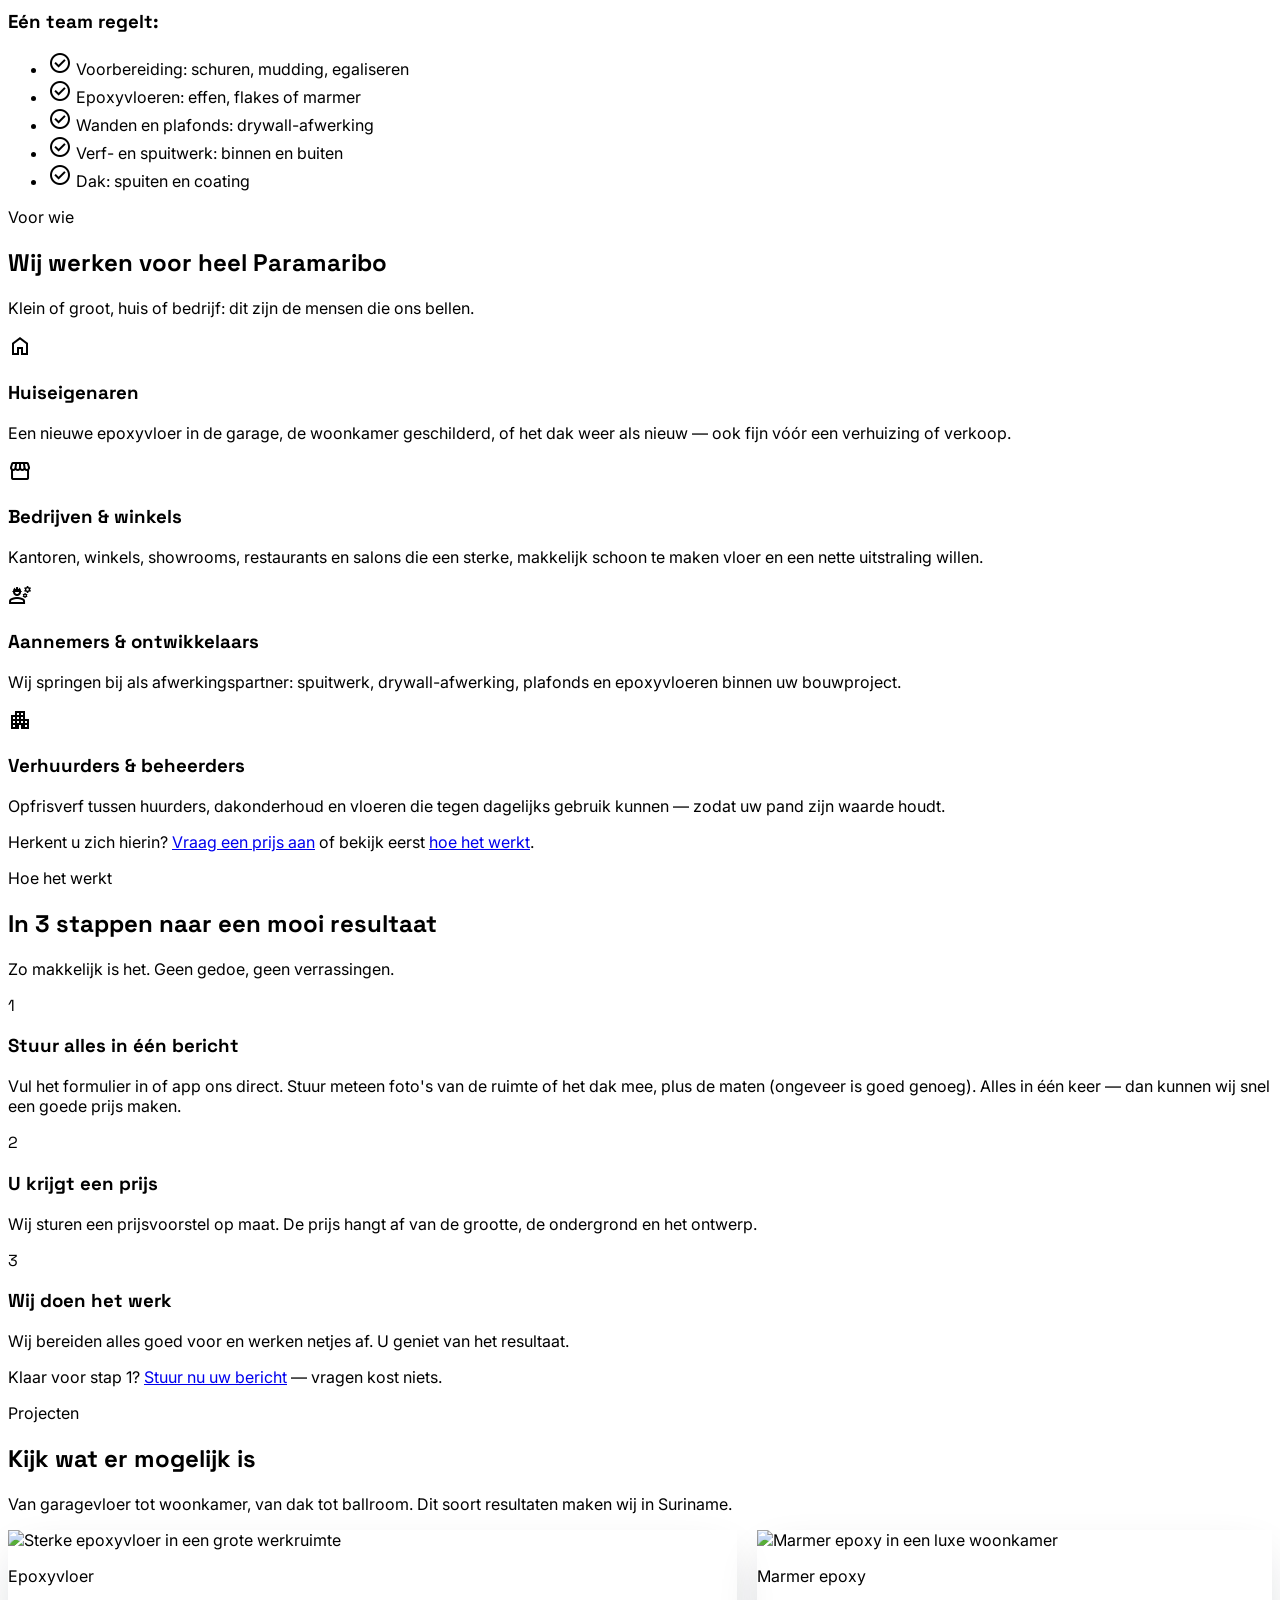
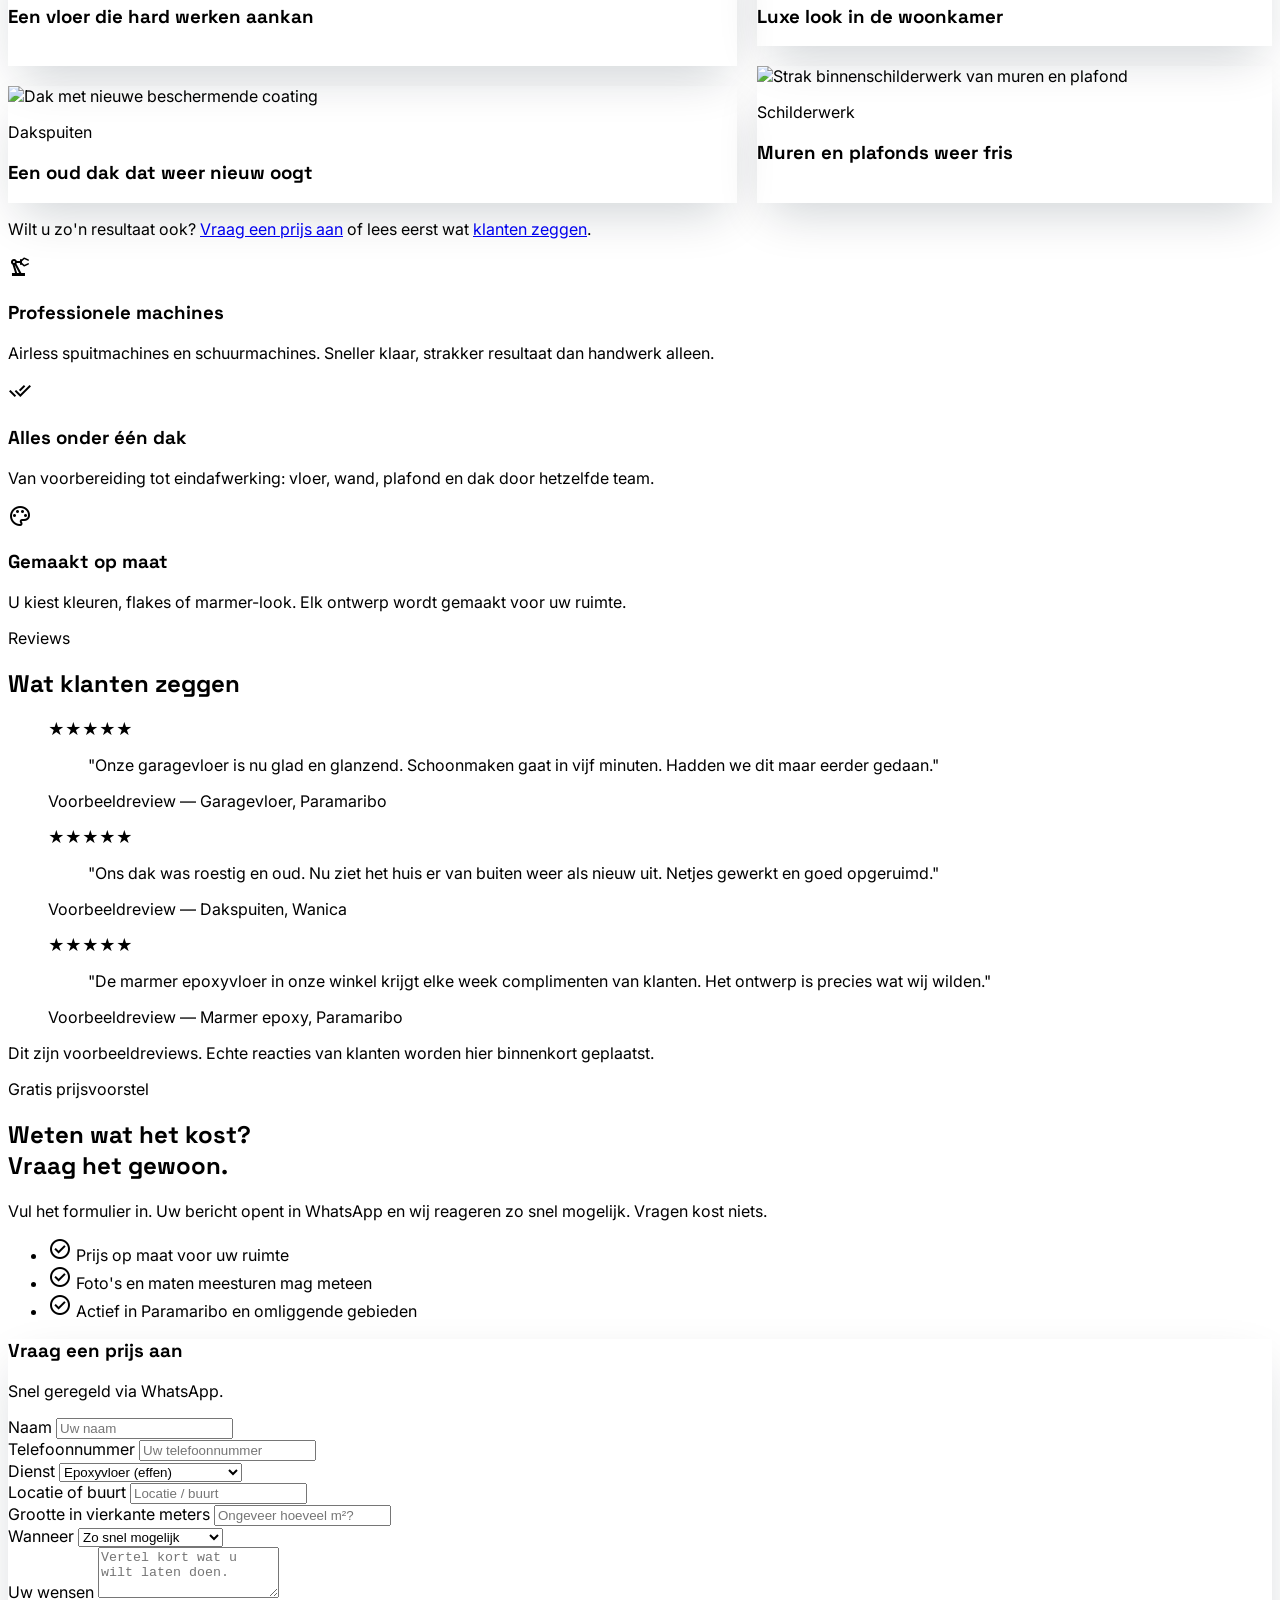
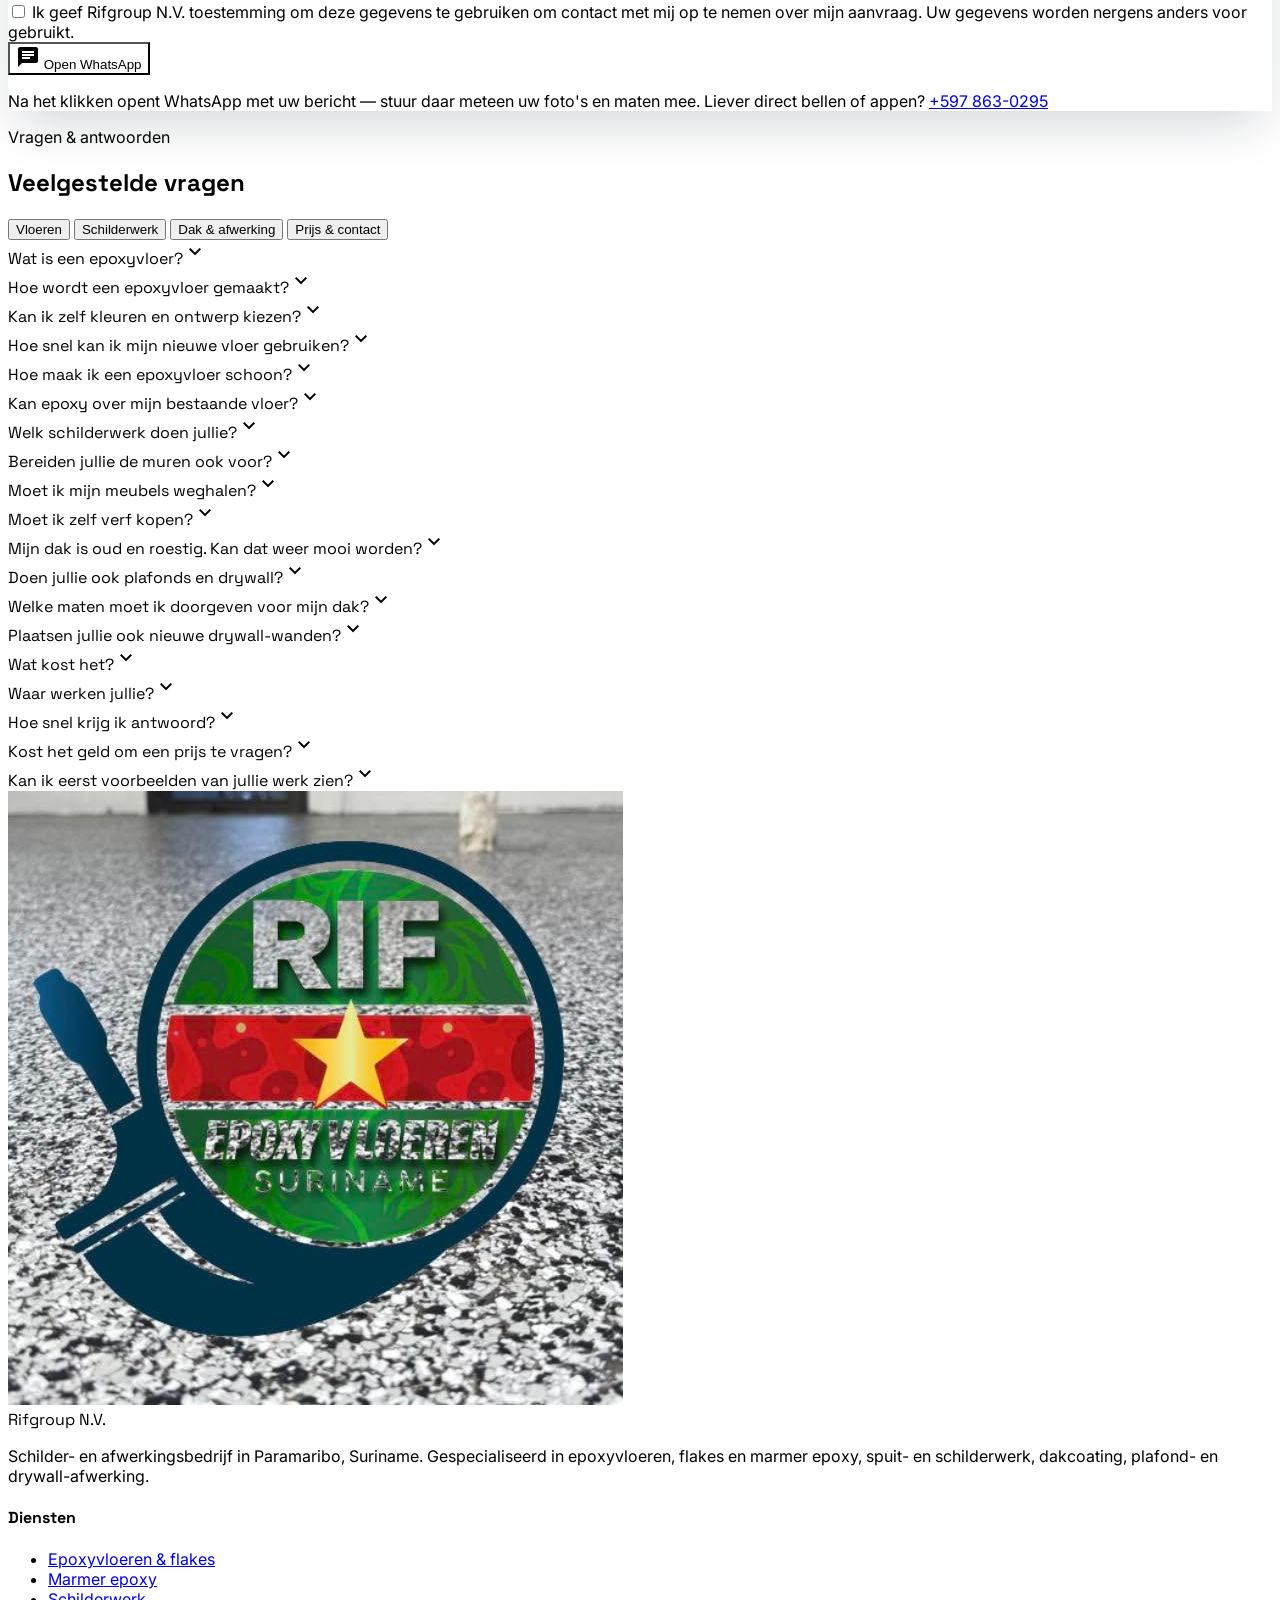
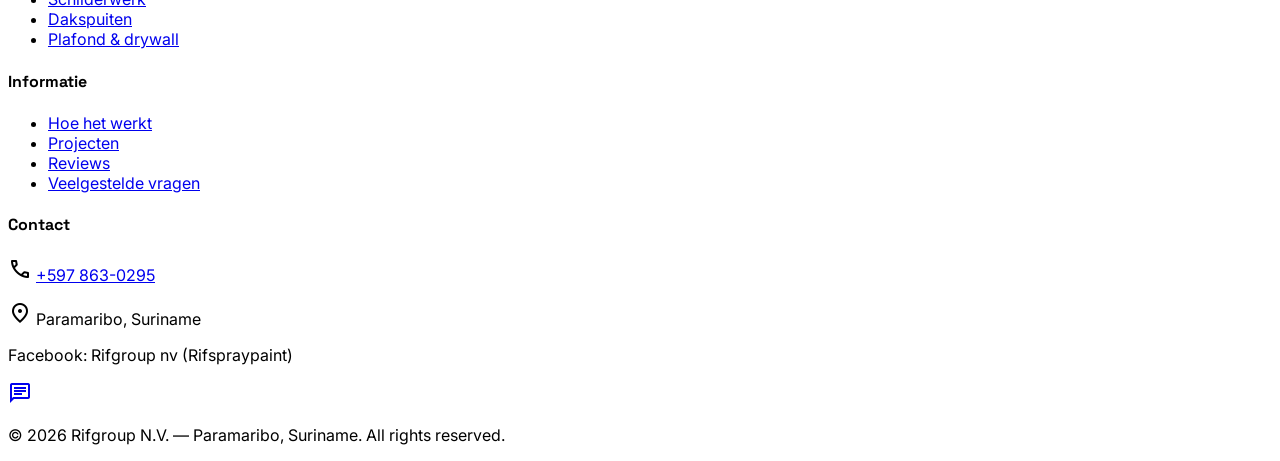
==== commit 91e63cb6: "Rebuild one-pager: per-service sections, conversion form, KNOWLEDGE.md - Six individual service sect" ====
--- a/index.html
+++ b/index.html
@@ -1,442 +1,855 @@
 <!DOCTYPE html>
-<html lang="nl">
+<html class="scroll-smooth" lang="nl">
 <head>
-  <meta charset="UTF-8">
-  <meta name="viewport" content="width=device-width, initial-scale=1.0">
-  <meta name="description" content="Rif Epoxy Floors demo website voor epoxy vloeren, schilderwerk, dakcoating en afwerking in Paramaribo. Vraag eenvoudig een prijsindicatie aan via WhatsApp.">
-  <meta name="theme-color" content="#12324a">
-  <title>Rif Epoxy Floors | Epoxy vloeren, schilderwerk en afwerking</title>
-  <link rel="preconnect" href="https://fonts.googleapis.com">
-  <link rel="preconnect" href="https://fonts.gstatic.com" crossorigin>
-  <link href="https://fonts.googleapis.com/css2?family=Manrope:wght@400;500;600;700;800&family=Space+Grotesk:wght@500;700&display=swap" rel="stylesheet">
-  <link rel="stylesheet" href="styles.css">
+<meta charset="utf-8"/>
+<meta content="width=device-width, initial-scale=1.0" name="viewport"/>
+<title>Rifgroup N.V. | Epoxyvloeren &amp; Schilderwerk in Paramaribo, Suriname</title>
+<meta name="description" content="Epoxyvloeren, flakes en marmer epoxy, schilderwerk en dakspuiten in Paramaribo, Suriname. Een vloer die makkelijk schoonmaakt en jaren mooi blijft. Vraag gratis een prijs via WhatsApp."/>
+<meta property="og:title" content="Rifgroup N.V. | Epoxyvloeren &amp; Schilderwerk in Paramaribo"/>
+<meta property="og:description" content="Epoxy vloeren, schilderwerk en dakspuiten in Suriname. Vraag gratis een prijs via WhatsApp: +597 863-0295."/>
+<meta property="og:type" content="website"/>
+<meta property="og:locale" content="nl_SR"/>
+<link rel="icon" type="image/jpeg" href="assets/rif-logo.jpg"/>
+<script type="application/ld+json">
+{
+  "@context": "https://schema.org",
+  "@type": "LocalBusiness",
+  "name": "Rifgroup N.V.",
+  "description": "Epoxyvloeren, schilderwerk, dakspuiten, plafond- en drywall-afwerking in Paramaribo, Suriname.",
+  "telephone": "+597 863-0295",
+  "address": { "@type": "PostalAddress", "addressLocality": "Paramaribo", "addressCountry": "SR" },
+  "areaServed": "Paramaribo en omliggende gebieden",
+  "sameAs": ["https://www.facebook.com/Rifspraypaint"]
+}
+</script>
+<script src="https://cdn.tailwindcss.com?plugins=forms,container-queries"></script>
+<link href="https://fonts.googleapis.com/css2?family=Space+Grotesk:wght@300..700&amp;family=Inter:wght@400..700&amp;display=swap" rel="stylesheet"/>
+<link href="https://fonts.googleapis.com/css2?family=Material+Symbols+Outlined:wght,FILL@100..700,0..1&amp;display=swap" rel="stylesheet"/>
+<script id="tailwind-config">
+      tailwind.config = {
+        darkMode: "class",
+        theme: {
+          extend: {
+            "colors": {
+                "primary": "#001927",
+                "tertiary": "#380002",
+                "outline-variant": "#c2c7cd",
+                "on-secondary-container": "#007318",
+                "on-surface-variant": "#42474c",
+                "secondary-fixed-dim": "#77dd71",
+                "surface-container-lowest": "#ffffff",
+                "surface-bright": "#f7fafb",
+                "inverse-surface": "#2d3132",
+                "on-primary-fixed": "#001e2d",
+                "on-primary-fixed-variant": "#244b61",
+                "on-secondary": "#ffffff",
+                "on-tertiary-fixed": "#410003",
+                "on-surface": "#181c1d",
+                "surface-container-highest": "#e0e3e4",
+                "on-secondary-fixed": "#002203",
+                "surface-dim": "#d7dadb",
+                "tertiary-fixed-dim": "#ffb3ad",
+                "secondary-fixed": "#93fa8b",
+                "tertiary-container": "#5f0007",
+                "surface-variant": "#e0e3e4",
+                "on-tertiary": "#ffffff",
+                "surface": "#f7fafb",
+                "on-primary": "#ffffff",
+                "primary-container": "#002f44",
+                "surface-container": "#ebeeef",
+                "inverse-on-surface": "#eef1f2",
+                "inverse-primary": "#a6cbe6",
+                "on-background": "#181c1d",
+                "error-container": "#ffdad6",
+                "secondary": "#006e17",
+                "secondary-container": "#90f788",
+                "on-primary-container": "#7297b0",
+                "primary-fixed": "#c6e7ff",
+                "surface-container-low": "#f1f4f5",
+                "on-error": "#ffffff",
+                "tertiary-fixed": "#ffdad6",
+                "surface-container-high": "#e5e9ea",
+                "on-secondary-fixed-variant": "#00530f",
+                "surface-tint": "#3e637a",
+                "primary-fixed-dim": "#a6cbe6",
+                "on-tertiary-fixed-variant": "#930011",
+                "background": "#f7fafb",
+                "error": "#ba1a1a",
+                "on-error-container": "#93000a",
+                "outline": "#72787d",
+                "on-tertiary-container": "#ff5953"
+            },
+            "borderRadius": {
+                "DEFAULT": "0.125rem",
+                "lg": "0.25rem",
+                "xl": "0.5rem",
+                "full": "0.75rem"
+            },
+            "spacing": {
+                "container-max": "1280px",
+                "margin-mobile": "20px",
+                "unit": "8px",
+                "margin-desktop": "64px",
+                "gutter": "24px"
+            },
+            "fontFamily": {
+                "headline-lg": ["Space Grotesk"],
+                "body-lg": ["Inter"],
+                "display-lg": ["Space Grotesk"],
+                "headline-lg-mobile": ["Space Grotesk"],
+                "headline-md": ["Space Grotesk"],
+                "body-md": ["Inter"],
+                "label-md": ["Space Grotesk"]
+            },
+            "fontSize": {
+                "headline-lg": ["32px", {"lineHeight": "1.2", "fontWeight": "600"}],
+                "body-lg": ["18px", {"lineHeight": "1.6", "fontWeight": "400"}],
+                "display-lg": ["56px", {"lineHeight": "1.1", "letterSpacing": "-0.02em", "fontWeight": "700"}],
+                "headline-lg-mobile": ["24px", {"lineHeight": "1.2", "fontWeight": "600"}],
+                "headline-md": ["24px", {"lineHeight": "1.3", "fontWeight": "600"}],
+                "body-md": ["16px", {"lineHeight": "1.5", "fontWeight": "400"}],
+                "label-md": ["14px", {"lineHeight": "1.0", "letterSpacing": "0.05em", "fontWeight": "500"}]
+            }
+          },
+        },
+      }
+    </script>
+<style>
+        .material-symbols-outlined {
+            font-variation-settings: 'FILL' 0, 'wght' 400, 'GRAD' 0, 'opsz' 24;
+        }
+        .gloss-effect {
+            background: linear-gradient(135deg, rgba(255,255,255,0.15) 0%, rgba(255,255,255,0) 50%, rgba(255,255,255,0.05) 100%);
+        }
+        .shadow-ambient {
+            box-shadow: 0 20px 50px -12px rgba(0, 25, 39, 0.2);
+        }
+        .text-balance { text-wrap: balance; }
+        body { font-family: 'Inter', sans-serif; }
+        h1, h2, h3, h4, .font-display { font-family: 'Space Grotesk', sans-serif; }
+
+        /* Immersive Nav Offset */
+        nav.topnav { margin-bottom: -64px; }
+
+        /* Native FAQ accordion */
+        details > summary { list-style: none; cursor: pointer; }
+        details > summary::-webkit-details-marker { display: none; }
+        details[open] .faq-chevron { transform: rotate(180deg); }
+        .faq-chevron { transition: transform .3s; }
+
+        /* Floating Grid / Masonry-ish */
+        .floating-grid {
+            display: grid;
+            grid-template-columns: repeat(12, 1fr);
+            gap: 20px;
+        }
+        .float-item-1 { grid-column: 1 / span 7; grid-row: 1 / span 2; }
+        .float-item-2 { grid-column: 8 / span 5; grid-row: 1 / span 1; }
+        .float-item-3 { grid-column: 8 / span 5; grid-row: 2 / span 2; }
+        .float-item-4 { grid-column: 1 / span 7; grid-row: 3 / span 1; }
+
+        @media (max-width: 768px) {
+            .floating-grid { display: block; }
+            .floating-grid > div { margin-bottom: 20px; }
+        }
+    </style>
 </head>
-<body>
-  <div class="site-shell">
-    <div class="topbar">
-      <div class="container topbar-row">
-        <p>Demo concept voor Rif Epoxy Floors. Gemaakt om meer complete aanvragen via WhatsApp op te vangen.</p>
-        <a data-wa-link href="https://wa.me/5978515500?text=Hallo%20Rif%20Epoxy%20Floors%2C%20ik%20wil%20graag%20meer%20informatie." target="_blank" rel="noreferrer">WhatsApp: <span data-phone-label>+597 851-5500</span></a>
-      </div>
-    </div>
-
-    <header class="site-header">
-      <div class="container nav-row">
-        <a class="brand" href="#top" aria-label="Rif Epoxy Floors homepage">
-          <img src="assets/badge-rif.svg" alt="Rifgroup badge">
-          <span>
-            <strong>Rif Epoxy Floors</strong>
-            <small>Rifgroup NV | epoxy, painting and finishing</small>
-          </span>
+<body class="bg-background text-on-background selection:bg-secondary selection:text-on-secondary overflow-x-hidden">
+<a class="sr-only focus:not-sr-only focus:absolute focus:z-[60] focus:top-2 focus:left-2 focus:bg-secondary focus:text-white focus:px-4 focus:py-2 focus:rounded" href="#services">Ga direct naar de inhoud</a>
+
+<!-- TopNavBar (Transparent Overlay) -->
+<nav aria-label="Hoofdmenu" class="topnav sticky top-0 z-50 h-16 transition-all duration-500">
+<div class="flex justify-between items-center w-full px-gutter max-w-container-max mx-auto h-full">
+<a class="flex items-center gap-2 md:gap-3 font-display text-[17px] md:text-[24px] font-bold text-white tracking-tight drop-shadow-md" href="#">
+<img alt="Logo van Rifgroup N.V." class="w-8 h-8 md:w-9 md:h-9 rounded-full object-cover border border-white/30" src="assets/rif-logo.jpg"/>
+Rifgroup N.V.
+</a>
+<div class="hidden md:flex gap-8 items-center">
+<a class="font-label-md text-label-md text-white/90 hover:text-secondary transition-colors" href="#services">Diensten</a>
+<a class="font-label-md text-label-md text-white/90 hover:text-secondary transition-colors" href="#voor-wie">Voor wie</a>
+<a class="font-label-md text-label-md text-white/90 hover:text-secondary transition-colors" href="#werkwijze">Hoe het werkt</a>
+<a class="font-label-md text-label-md text-white/90 hover:text-secondary transition-colors" href="#projects">Projecten</a>
+<a class="font-label-md text-label-md text-white/90 hover:text-secondary transition-colors" href="#reviews">Reviews</a>
+<a class="font-label-md text-label-md text-white/90 hover:text-secondary transition-colors" href="#faq">Vragen</a>
+</div>
+<div class="flex items-center gap-3">
+<a class="bg-secondary text-on-secondary px-3 py-2 text-[12px] md:px-5 md:py-2.5 md:text-[14px] rounded font-label-md active:scale-95 transition-all duration-300 shadow-lg hover:brightness-110" href="#quote">
+            Vraag een prijs
         </a>
-
-        <button class="menu-toggle" type="button" aria-expanded="false" aria-controls="site-nav">
-          <span></span>
-          <span></span>
-          <span></span>
-          <span class="sr-only">Open menu</span>
-        </button>
-
-        <nav id="site-nav" class="site-nav">
-          <a href="#diensten">Diensten</a>
-          <a href="#waarde">Waarom dit werkt</a>
-          <a href="#projecten">Projecten</a>
-          <a href="#faq">FAQ</a>
-          <a class="nav-cta" href="#offerte">Vraag prijs aan</a>
-        </nav>
-      </div>
-    </header>
-
-    <main id="top">
-      <section class="hero">
-        <div class="container hero-grid">
-          <div class="hero-copy">
-            <div class="eyebrow">
-              <span class="eyebrow-dot"></span>
-              Beschikbaar voor nieuwe projecten in Paramaribo
-            </div>
-            <h1>Van eerste indruk naar echte aanvraag in een paar klikken.</h1>
-            <p class="lead">
-              Rif Epoxy Floors helpt klanten met epoxy vloeren, schilderwerk, dakcoating en nette afwerking.
-              Deze demo zet alle diensten op een professionele plek, zodat prospects sneller begrijpen
-              wat mogelijk is en direct een complete WhatsApp aanvraag versturen.
+<button aria-controls="mobileMenu" aria-expanded="false" aria-label="Open menu" class="md:hidden w-10 h-10 flex items-center justify-center text-white bg-white/10 rounded" id="menuBtn" type="button">
+<span class="material-symbols-outlined">menu</span>
+</button>
+</div>
+</div>
+<div class="hidden md:hidden bg-primary/95 backdrop-blur-md px-gutter py-4 space-y-1" id="mobileMenu">
+<a class="block py-3 text-white/90 font-label-md text-label-md border-b border-white/10" href="#services">Diensten</a>
+<a class="block py-3 text-white/90 font-label-md text-label-md border-b border-white/10" href="#voor-wie">Voor wie</a>
+<a class="block py-3 text-white/90 font-label-md text-label-md border-b border-white/10" href="#werkwijze">Hoe het werkt</a>
+<a class="block py-3 text-white/90 font-label-md text-label-md border-b border-white/10" href="#projects">Projecten</a>
+<a class="block py-3 text-white/90 font-label-md text-label-md border-b border-white/10" href="#reviews">Reviews</a>
+<a class="block py-3 text-white/90 font-label-md text-label-md" href="#faq">Vragen</a>
+</div>
+</nav>
+<main>
+<!-- Immersive Hero Section -->
+<section class="relative min-h-[90vh] flex items-center pt-16 overflow-hidden">
+<div class="absolute inset-0 z-0">
+<img alt="Glanzende epoxyvloer gemaakt door Rifgroup N.V. in Paramaribo" class="w-full h-full object-cover scale-105" src="https://lh3.googleusercontent.com/aida-public/[base64]"/>
+<div class="absolute inset-0 bg-gradient-to-r from-primary via-primary/70 to-transparent"></div>
+</div>
+<div class="max-w-container-max mx-auto px-gutter relative z-10 w-full">
+<div class="max-w-3xl space-y-6">
+<div class="inline-flex items-center gap-2 px-3 py-1 bg-white/10 backdrop-blur-md rounded-full border border-white/20">
+<span aria-hidden="true" class="material-symbols-outlined text-secondary-fixed text-[16px]">verified</span>
+<span class="font-label-md text-[12px] text-white">Epoxyvloeren en schilderwerk in Paramaribo, Suriname</span>
+</div>
+<h1 class="text-[44px] md:text-[72px] text-white leading-[1.05] font-bold text-balance tracking-tight">
+                    Een vloer die <span class="text-secondary-fixed italic">jaren mooi blijft</span>.
+                </h1>
+<p class="text-body-lg text-white/90 max-w-xl">
+                    Rifgroup N.V. maakt epoxy vloeren, schildert huizen en gebouwen, en maakt oude daken weer nieuw. U krijgt een plek die er goed uitziet, makkelijk schoonmaakt en lang meegaat.
+                </p>
+<div class="flex flex-wrap gap-4 pt-4">
+<a class="px-10 py-4 bg-secondary text-on-secondary rounded-lg font-label-md text-label-md shadow-ambient gloss-effect hover:-translate-y-1 transition-all" href="#quote">
+                        Vraag een prijs via WhatsApp
+                    </a>
+<a class="px-10 py-4 bg-white/10 backdrop-blur-md border border-white/30 text-white rounded-lg font-label-md text-label-md hover:bg-white/20 transition-all" href="#services">
+                        Bekijk onze diensten
+                    </a>
+</div>
+</div>
+</div>
+<div class="absolute bottom-10 left-gutter right-gutter z-10 hidden md:flex justify-between items-end">
+<div class="max-w-xs p-5 bg-white/5 backdrop-blur-xl border border-white/10 rounded-xl">
+<p class="text-white/90 text-body-md leading-snug">Elke vloer maken wij op maat. U kiest de kleur en het ontwerp, wij doen de rest.</p>
+</div>
+<div class="hidden md:flex flex-col items-center gap-4">
+<span class="text-white/40 font-label-md tracking-widest text-[10px]">SCROLL</span>
+<div class="w-1 h-12 bg-white/20 rounded-full overflow-hidden">
+<div class="h-1/3 bg-secondary"></div>
+</div>
+</div>
+</div>
+</section>
+<!-- Breadcrumbs -->
+<nav aria-label="Kruimelpad" class="bg-surface-container-low border-b border-outline-variant/40">
+<ol class="max-w-container-max mx-auto px-gutter py-3 flex flex-wrap items-center gap-2 text-[13px] text-on-surface-variant">
+<li><a class="hover:text-secondary font-medium" href="#">Home</a></li>
+<li aria-hidden="true">›</li>
+<li><a class="hover:text-secondary" href="#services">Diensten</a></li>
+<li aria-hidden="true">›</li>
+<li><a class="hover:text-secondary" href="#voor-wie">Voor wie</a></li>
+<li aria-hidden="true">›</li>
+<li><a class="hover:text-secondary" href="#werkwijze">Hoe het werkt</a></li>
+<li aria-hidden="true">›</li>
+<li><a class="hover:text-secondary" href="#projects">Projecten</a></li>
+<li aria-hidden="true">›</li>
+<li><a class="hover:text-secondary" href="#reviews">Reviews</a></li>
+<li aria-hidden="true">›</li>
+<li><a class="hover:text-secondary" href="#quote">Prijs vragen</a></li>
+</ol>
+</nav>
+<!-- Services Intro -->
+<section class="pt-24 pb-12 bg-surface" id="services">
+<div class="max-w-container-max mx-auto px-gutter">
+<div class="max-w-3xl">
+<span class="font-label-md text-label-md text-secondary uppercase tracking-widest block mb-3">Onze diensten</span>
+<h2 class="text-[36px] md:text-[48px] text-primary font-bold text-balance">Zes diensten. Eén team. Eén aanspreekpunt.</h2>
+<p class="text-body-lg text-on-surface-variant mt-4">Van vloer tot dak: dit is wat Rifgroup N.V. doet in Paramaribo en omgeving. Elke dienst heeft zijn eigen stuk hieronder. Klik en spring er direct naartoe.</p>
+</div>
+<nav aria-label="Ga direct naar een dienst" class="flex flex-wrap gap-2 mt-8">
+<a class="px-5 py-2 rounded-full border border-outline-variant text-on-surface-variant text-[13px] font-medium hover:border-secondary hover:text-secondary transition-colors" href="#dienst-epoxy">01 · Epoxyvloeren</a>
+<a class="px-5 py-2 rounded-full border border-outline-variant text-on-surface-variant text-[13px] font-medium hover:border-secondary hover:text-secondary transition-colors" href="#dienst-marmer">02 · Marmer epoxy</a>
+<a class="px-5 py-2 rounded-full border border-outline-variant text-on-surface-variant text-[13px] font-medium hover:border-secondary hover:text-secondary transition-colors" href="#dienst-schilderwerk">03 · Schilderwerk</a>
+<a class="px-5 py-2 rounded-full border border-outline-variant text-on-surface-variant text-[13px] font-medium hover:border-secondary hover:text-secondary transition-colors" href="#dienst-dak">04 · Dakspuiten</a>
+<a class="px-5 py-2 rounded-full border border-outline-variant text-on-surface-variant text-[13px] font-medium hover:border-secondary hover:text-secondary transition-colors" href="#dienst-plafond">05 · Plafond &amp; drywall</a>
+<a class="px-5 py-2 rounded-full border border-outline-variant text-on-surface-variant text-[13px] font-medium hover:border-secondary hover:text-secondary transition-colors" href="#dienst-projecten">06 · Complete projecten</a>
+</nav>
+</div>
+</section>
+<!-- 01 Epoxyvloeren -->
+<section class="py-16 bg-surface" id="dienst-epoxy">
+<div class="max-w-container-max mx-auto px-gutter grid grid-cols-1 md:grid-cols-2 gap-10 md:gap-16 items-center">
+<div class="relative rounded-xl overflow-hidden shadow-ambient aspect-[4/3]">
+<img alt="Flakes epoxyvloer met kleurdeeltjes in een garage" class="absolute inset-0 w-full h-full object-cover" src="https://lh3.googleusercontent.com/aida-public/[base64]"/>
+</div>
+<div class="space-y-5">
+<span class="font-label-md text-label-md text-secondary uppercase tracking-widest block">Dienst 01</span>
+<h2 class="text-headline-lg text-primary">Epoxyvloeren: effen &amp; flakes</h2>
+<p class="text-body-lg text-on-surface-variant">Een sterke, naadloze laag over uw betonvloer. Effen in één kleur, of met flakes: kleine kleurdeeltjes die de vloer modern en glanzend maken. De vloer is vloeistofdicht en kan tegen een stootje.</p>
+<p class="text-body-md text-primary"><strong class="text-secondary">Wat u krijgt:</strong> een gladde vloer die u in vijf minuten schoonmaakt en die jaren meegaat.</p>
+<div class="flex flex-wrap gap-2">
+<span class="px-4 py-1 rounded-full border border-outline-variant text-on-surface-variant text-[13px]">Woningen</span>
+<span class="px-4 py-1 rounded-full border border-outline-variant text-on-surface-variant text-[13px]">Garages</span>
+<span class="px-4 py-1 rounded-full border border-outline-variant text-on-surface-variant text-[13px]">Winkels</span>
+<span class="px-4 py-1 rounded-full border border-outline-variant text-on-surface-variant text-[13px]">Kantoren</span>
+<span class="px-4 py-1 rounded-full border border-outline-variant text-on-surface-variant text-[13px]">Showrooms</span>
+</div>
+<a class="inline-flex items-center gap-2 bg-secondary text-on-secondary px-6 py-3 mt-2 rounded-lg font-label-md text-label-md shadow-ambient gloss-effect hover:brightness-110 active:scale-95 transition-all" data-service="Epoxyvloer (flakes)" href="#quote"><span aria-hidden="true" class="material-symbols-outlined text-[18px]" style="font-variation-settings: 'FILL' 1;">chat</span>Vraag een prijs voor deze vloer</a>
+</div>
+</div>
+</section>
+<!-- 02 Marmer epoxy -->
+<section class="py-16 bg-surface-container-low" id="dienst-marmer">
+<div class="max-w-container-max mx-auto px-gutter grid grid-cols-1 md:grid-cols-2 gap-10 md:gap-16 items-center">
+<div class="relative rounded-xl overflow-hidden shadow-ambient aspect-[4/3] md:order-2">
+<img alt="Luxe marmer epoxyvloer in een woonkamer" class="absolute inset-0 w-full h-full object-cover" src="https://lh3.googleusercontent.com/aida-public/[base64]"/>
+</div>
+<div class="space-y-5 md:order-1">
+<span class="font-label-md text-label-md text-secondary uppercase tracking-widest block">Dienst 02</span>
+<h2 class="text-headline-lg text-primary">Marmer epoxy</h2>
+<p class="text-body-lg text-on-surface-variant">Zachte, vloeiende lijnen zoals echt marmer, maar zonder naden of tegels. U kiest de kleuren, wij maken een ontwerp dat nergens anders bestaat. Elke marmer epoxyvloer is er maar één keer.</p>
+<p class="text-body-md text-primary"><strong class="text-secondary">Wat u krijgt:</strong> een luxe uitstraling waar bezoekers over beginnen.</p>
+<div class="flex flex-wrap gap-2">
+<span class="px-4 py-1 rounded-full bg-secondary text-on-secondary font-bold text-[13px]">Uniek ontwerp</span>
+<span class="px-4 py-1 rounded-full border border-outline-variant text-on-surface-variant text-[13px]">Woonkamers</span>
+<span class="px-4 py-1 rounded-full border border-outline-variant text-on-surface-variant text-[13px]">Winkels</span>
+<span class="px-4 py-1 rounded-full border border-outline-variant text-on-surface-variant text-[13px]">Horeca</span>
+</div>
+<a class="inline-flex items-center gap-2 bg-secondary text-on-secondary px-6 py-3 mt-2 rounded-lg font-label-md text-label-md shadow-ambient gloss-effect hover:brightness-110 active:scale-95 transition-all" data-service="Marmer epoxy" href="#quote"><span aria-hidden="true" class="material-symbols-outlined text-[18px]" style="font-variation-settings: 'FILL' 1;">chat</span>Vraag een prijs voor deze vloer</a>
+</div>
+</div>
+</section>
+<!-- 03 Schilderwerk -->
+<section class="py-16 bg-surface" id="dienst-schilderwerk">
+<div class="max-w-container-max mx-auto px-gutter grid grid-cols-1 md:grid-cols-2 gap-10 md:gap-16 items-center">
+<div class="relative rounded-xl overflow-hidden shadow-ambient aspect-[4/3]">
+<img alt="Strak binnenschilderwerk met professioneel spuitwerk" class="absolute inset-0 w-full h-full object-cover" src="https://lh3.googleusercontent.com/aida-public/[base64]"/>
+</div>
+<div class="space-y-5">
+<span class="font-label-md text-label-md text-secondary uppercase tracking-widest block">Dienst 03</span>
+<h2 class="text-headline-lg text-primary">Schilderwerk: binnen &amp; buiten</h2>
+<p class="text-body-lg text-on-surface-variant">Woonkamers, slaapkamers, kantoren, muren, plafonds en hele gebouwen. Grote vlakken spuiten wij met airless spuitmachines: sneller klaar en strakker dan met de kwast. Goed voorwerk hoort er altijd bij: gaatjes vullen, schuren en primer.</p>
+<p class="text-body-md text-on-surface-variant">Iets bijzonders willen? Wij maken ook decoratief spuitwerk en accentmuren. <em>Coloring your imagination.</em></p>
+<p class="text-body-md text-primary"><strong class="text-secondary">Wat u krijgt:</strong> een huis of zaak die er weer fris en nieuw uitziet.</p>
+<div class="flex flex-wrap gap-2">
+<span class="px-4 py-1 rounded-full border border-outline-variant text-on-surface-variant text-[13px]">Binnen</span>
+<span class="px-4 py-1 rounded-full border border-outline-variant text-on-surface-variant text-[13px]">Buiten</span>
+<span class="px-4 py-1 rounded-full border border-outline-variant text-on-surface-variant text-[13px]">Airless spuitwerk</span>
+<span class="px-4 py-1 rounded-full border border-outline-variant text-on-surface-variant text-[13px]">Decoratief</span>
+</div>
+<a class="inline-flex items-center gap-2 bg-secondary text-on-secondary px-6 py-3 mt-2 rounded-lg font-label-md text-label-md shadow-ambient gloss-effect hover:brightness-110 active:scale-95 transition-all" data-service="Binnen schilderwerk" href="#quote"><span aria-hidden="true" class="material-symbols-outlined text-[18px]" style="font-variation-settings: 'FILL' 1;">chat</span>Vraag een prijs voor schilderwerk</a>
+</div>
+</div>
+</section>
+<!-- 04 Dakspuiten -->
+<section class="py-16 bg-surface-container-low" id="dienst-dak">
+<div class="max-w-container-max mx-auto px-gutter grid grid-cols-1 md:grid-cols-2 gap-10 md:gap-16 items-center">
+<div class="relative rounded-xl overflow-hidden shadow-ambient aspect-[4/3] md:order-2">
+<img alt="Dak met nieuwe beschermende coating" class="absolute inset-0 w-full h-full object-cover" src="https://lh3.googleusercontent.com/aida-public/[base64]"/>
+</div>
+<div class="space-y-5 md:order-1">
+<span class="font-label-md text-label-md text-secondary uppercase tracking-widest block">Dienst 04</span>
+<h2 class="text-headline-lg text-primary">Dakspuiten &amp; dakcoating</h2>
+<p class="text-body-lg text-on-surface-variant">Is uw dak verkleurd, verweerd of roestig? Wij spuiten het met een airless spuitmachine weer strak in de kleur die u wilt.</p>
+<p class="text-body-md text-on-surface-variant">Handig: app een <strong>foto van uw dak</strong> plus de <strong>lengte en breedte</strong>, en u krijgt al een eerste inschatting voordat wij langskomen.</p>
+<p class="text-body-md text-primary"><strong class="text-secondary">Wat u krijgt:</strong> een dak dat weer nieuw oogt en beschermd is tegen zon en roest.</p>
+<div class="flex flex-wrap gap-2">
+<span class="px-4 py-1 rounded-full border border-outline-variant text-on-surface-variant text-[13px]">Verkleurde daken</span>
+<span class="px-4 py-1 rounded-full border border-outline-variant text-on-surface-variant text-[13px]">Roestige daken</span>
+<span class="px-4 py-1 rounded-full border border-outline-variant text-on-surface-variant text-[13px]">Airless</span>
+</div>
+<a class="inline-flex items-center gap-2 bg-secondary text-on-secondary px-6 py-3 mt-2 rounded-lg font-label-md text-label-md shadow-ambient gloss-effect hover:brightness-110 active:scale-95 transition-all" data-service="Dakspuiten / dakschilderen" href="#quote"><span aria-hidden="true" class="material-symbols-outlined text-[18px]" style="font-variation-settings: 'FILL' 1;">chat</span>Vraag een prijs voor uw dak</a>
+</div>
+</div>
+</section>
+<!-- 05 Plafond & drywall -->
+<section class="py-16 bg-surface" id="dienst-plafond">
+<div class="max-w-container-max mx-auto px-gutter grid grid-cols-1 md:grid-cols-2 gap-10 md:gap-16 items-center">
+<div class="space-y-5">
+<span class="font-label-md text-label-md text-secondary uppercase tracking-widest block">Dienst 05</span>
+<h2 class="text-headline-lg text-primary">Plafond- &amp; drywall-afwerking</h2>
+<p class="text-body-lg text-on-surface-variant">Van ruw naar strak. Wij werken plafonds en drywall-wanden helemaal af, met professionele schuurmachines voor een glad resultaat. Zo werkten wij ook het complete plafond van een ballroom af — groot of klein, de aanpak is even netjes.</p>
+<p class="text-body-md text-primary"><strong class="text-secondary">Wat u krijgt:</strong> gladde plafonds en wanden zonder bobbels of naden, klaar voor verf.</p>
+<a class="inline-flex items-center gap-2 bg-secondary text-on-secondary px-6 py-3 mt-2 rounded-lg font-label-md text-label-md shadow-ambient gloss-effect hover:brightness-110 active:scale-95 transition-all" data-service="Plafondafwerking" href="#quote"><span aria-hidden="true" class="material-symbols-outlined text-[18px]" style="font-variation-settings: 'FILL' 1;">chat</span>Vraag een prijs voor afwerking</a>
+</div>
+<div class="bg-surface-container rounded-xl border border-outline-variant/30 p-8 md:p-10">
+<h3 class="font-display text-[18px] font-bold text-primary mb-6">Zo maken wij het glad</h3>
+<ol class="space-y-4">
+<li class="flex gap-4 items-start"><span class="w-8 h-8 shrink-0 bg-secondary text-white rounded-full flex items-center justify-center font-display font-bold text-[14px]">1</span><p class="text-body-md text-on-surface-variant"><strong class="text-primary">Mudding</strong> — naden en oneffenheden vullen wij met plamuur.</p></li>
+<li class="flex gap-4 items-start"><span class="w-8 h-8 shrink-0 bg-secondary text-white rounded-full flex items-center justify-center font-display font-bold text-[14px]">2</span><p class="text-body-md text-on-surface-variant"><strong class="text-primary">Machinaal schuren</strong> — alles wordt glad geschuurd, ook plafonds.</p></li>
+<li class="flex gap-4 items-start"><span class="w-8 h-8 shrink-0 bg-secondary text-white rounded-full flex items-center justify-center font-display font-bold text-[14px]">3</span><p class="text-body-md text-on-surface-variant"><strong class="text-primary">Egaliseren</strong> — het hele vlak wordt recht en effen gemaakt.</p></li>
+<li class="flex gap-4 items-start"><span class="w-8 h-8 shrink-0 bg-secondary text-white rounded-full flex items-center justify-center font-display font-bold text-[14px]">4</span><p class="text-body-md text-on-surface-variant"><strong class="text-primary">Primer &amp; verf</strong> — de laatste laag voor een strak eindresultaat.</p></li>
+</ol>
+</div>
+</div>
+</section>
+<!-- 06 Complete projecten -->
+<section class="py-16 bg-primary" id="dienst-projecten">
+<div class="max-w-container-max mx-auto px-gutter grid grid-cols-1 md:grid-cols-2 gap-10 md:gap-16 items-center">
+<div class="space-y-5">
+<span class="font-label-md text-label-md text-secondary-fixed uppercase tracking-widest block">Dienst 06</span>
+<h2 class="text-headline-lg text-white">Complete projecten</h2>
+<p class="text-body-lg text-white/80">Renovatie of groot project? U hoeft geen drie bedrijven te bellen. Eén team van Rifgroup doet het voorwerk, de vloer, de wanden en de verf. Wij werken ook als onderaannemer voor aannemers en ontwikkelaars.</p>
+<p class="text-body-md text-white"><strong class="text-secondary-fixed">Wat u krijgt:</strong> één aanspreekpunt van begin tot eind, en een afgewerkt resultaat.</p>
+<a class="inline-flex items-center gap-2 bg-secondary text-on-secondary px-6 py-3 mt-2 rounded-lg font-label-md text-label-md shadow-ambient gloss-effect hover:brightness-110 active:scale-95 transition-all" data-service="Compleet project" href="#quote"><span aria-hidden="true" class="material-symbols-outlined text-[18px]" style="font-variation-settings: 'FILL' 1;">chat</span>Vraag een prijs voor uw project</a>
+</div>
+<div class="bg-white/5 border border-white/10 rounded-xl p-8 md:p-10">
+<h3 class="font-display text-[18px] font-bold text-white mb-6">Eén team regelt:</h3>
+<ul class="space-y-3">
+<li class="flex items-center gap-3 text-white/90 text-body-md"><span aria-hidden="true" class="material-symbols-outlined text-secondary-fixed">check_circle</span> Voorbereiding: schuren, mudding, egaliseren</li>
+<li class="flex items-center gap-3 text-white/90 text-body-md"><span aria-hidden="true" class="material-symbols-outlined text-secondary-fixed">check_circle</span> Epoxyvloeren: effen, flakes of marmer</li>
+<li class="flex items-center gap-3 text-white/90 text-body-md"><span aria-hidden="true" class="material-symbols-outlined text-secondary-fixed">check_circle</span> Wanden en plafonds: drywall-afwerking</li>
+<li class="flex items-center gap-3 text-white/90 text-body-md"><span aria-hidden="true" class="material-symbols-outlined text-secondary-fixed">check_circle</span> Verf- en spuitwerk: binnen en buiten</li>
+<li class="flex items-center gap-3 text-white/90 text-body-md"><span aria-hidden="true" class="material-symbols-outlined text-secondary-fixed">check_circle</span> Dak: spuiten en coating</li>
+</ul>
+</div>
+</div>
+</section>
+<!-- Voor wie -->
+<section class="py-20 bg-surface-container" id="voor-wie">
+<div class="max-w-container-max mx-auto px-gutter">
+<div class="text-center mb-14 max-w-2xl mx-auto space-y-3">
+<span class="font-label-md text-label-md text-secondary uppercase tracking-widest block">Voor wie</span>
+<h2 class="text-headline-lg text-primary">Wij werken voor heel Paramaribo</h2>
+<p class="text-body-md text-on-surface-variant">Klein of groot, huis of bedrijf: dit zijn de mensen die ons bellen.</p>
+</div>
+<div class="grid grid-cols-1 md:grid-cols-2 lg:grid-cols-4 gap-6">
+<div class="space-y-4 p-8 bg-surface-container-lowest rounded-xl border border-outline-variant/20">
+<div class="w-12 h-12 bg-primary text-on-primary flex items-center justify-center rounded-lg"><span aria-hidden="true" class="material-symbols-outlined text-[26px]">home</span></div>
+<h3 class="text-headline-md text-primary text-[20px]">Huiseigenaren</h3>
+<p class="text-body-md text-on-surface-variant">Een nieuwe epoxyvloer in de garage, de woonkamer geschilderd, of het dak weer als nieuw — ook fijn vóór een verhuizing of verkoop.</p>
+</div>
+<div class="space-y-4 p-8 bg-surface-container-lowest rounded-xl border border-outline-variant/20">
+<div class="w-12 h-12 bg-primary text-on-primary flex items-center justify-center rounded-lg"><span aria-hidden="true" class="material-symbols-outlined text-[26px]">storefront</span></div>
+<h3 class="text-headline-md text-primary text-[20px]">Bedrijven &amp; winkels</h3>
+<p class="text-body-md text-on-surface-variant">Kantoren, winkels, showrooms, restaurants en salons die een sterke, makkelijk schoon te maken vloer en een nette uitstraling willen.</p>
+</div>
+<div class="space-y-4 p-8 bg-surface-container-lowest rounded-xl border border-outline-variant/20">
+<div class="w-12 h-12 bg-primary text-on-primary flex items-center justify-center rounded-lg"><span aria-hidden="true" class="material-symbols-outlined text-[26px]">engineering</span></div>
+<h3 class="text-headline-md text-primary text-[20px]">Aannemers &amp; ontwikkelaars</h3>
+<p class="text-body-md text-on-surface-variant">Wij springen bij als afwerkingspartner: spuitwerk, drywall-afwerking, plafonds en epoxyvloeren binnen uw bouwproject.</p>
+</div>
+<div class="space-y-4 p-8 bg-surface-container-lowest rounded-xl border border-outline-variant/20">
+<div class="w-12 h-12 bg-primary text-on-primary flex items-center justify-center rounded-lg"><span aria-hidden="true" class="material-symbols-outlined text-[26px]">apartment</span></div>
+<h3 class="text-headline-md text-primary text-[20px]">Verhuurders &amp; beheerders</h3>
+<p class="text-body-md text-on-surface-variant">Opfrisverf tussen huurders, dakonderhoud en vloeren die tegen dagelijks gebruik kunnen — zodat uw pand zijn waarde houdt.</p>
+</div>
+</div>
+<p class="text-center mt-10 text-body-md text-on-surface-variant">Herkent u zich hierin? <a class="text-secondary font-bold hover:underline" href="#quote">Vraag een prijs aan</a> of bekijk eerst <a class="text-secondary font-bold hover:underline" href="#werkwijze">hoe het werkt</a>.</p>
+</div>
+</section>
+<!-- Hoe het werkt -->
+<section class="py-20 bg-surface-container-low" id="werkwijze">
+<div class="max-w-container-max mx-auto px-gutter">
+<div class="text-center mb-14 max-w-2xl mx-auto space-y-3">
+<span class="font-label-md text-label-md text-secondary uppercase tracking-widest block">Hoe het werkt</span>
+<h2 class="text-headline-lg text-primary">In 3 stappen naar een mooi resultaat</h2>
+<p class="text-body-md text-on-surface-variant">Zo makkelijk is het. Geen gedoe, geen verrassingen.</p>
+</div>
+<div class="grid grid-cols-1 md:grid-cols-3 gap-6">
+<div class="space-y-4 p-8 bg-surface-container-lowest rounded-xl border border-outline-variant/20 shadow-sm">
+<div class="w-12 h-12 bg-secondary text-white flex items-center justify-center rounded-full font-display font-bold text-[20px]">1</div>
+<h3 class="text-headline-md text-primary text-[20px]">Stuur alles in één bericht</h3>
+<p class="text-body-md text-on-surface-variant">Vul het formulier in of app ons direct. Stuur meteen foto's van de ruimte of het dak mee, plus de maten (ongeveer is goed genoeg). Alles in één keer — dan kunnen wij snel een goede prijs maken.</p>
+</div>
+<div class="space-y-4 p-8 bg-surface-container-lowest rounded-xl border border-outline-variant/20 shadow-sm">
+<div class="w-12 h-12 bg-secondary text-white flex items-center justify-center rounded-full font-display font-bold text-[20px]">2</div>
+<h3 class="text-headline-md text-primary text-[20px]">U krijgt een prijs</h3>
+<p class="text-body-md text-on-surface-variant">Wij sturen een prijsvoorstel op maat. De prijs hangt af van de grootte, de ondergrond en het ontwerp.</p>
+</div>
+<div class="space-y-4 p-8 bg-surface-container-lowest rounded-xl border border-outline-variant/20 shadow-sm">
+<div class="w-12 h-12 bg-secondary text-white flex items-center justify-center rounded-full font-display font-bold text-[20px]">3</div>
+<h3 class="text-headline-md text-primary text-[20px]">Wij doen het werk</h3>
+<p class="text-body-md text-on-surface-variant">Wij bereiden alles goed voor en werken netjes af. U geniet van het resultaat.</p>
+</div>
+</div>
+<p class="text-center mt-10 text-body-md text-on-surface-variant">Klaar voor stap 1? <a class="text-secondary font-bold hover:underline" href="#quote">Stuur nu uw bericht</a> — vragen kost niets.</p>
+</div>
+</section>
+<!-- Floating Project Gallery -->
+<section class="py-24 bg-surface" id="projects">
+<div class="max-w-container-max mx-auto px-gutter">
+<div class="text-center mb-16 max-w-2xl mx-auto space-y-3">
+<span class="font-label-md text-label-md text-secondary uppercase tracking-widest block">Projecten</span>
+<h2 class="text-headline-lg text-primary">Kijk wat er mogelijk is</h2>
+<p class="text-body-md text-on-surface-variant">Van garagevloer tot woonkamer, van dak tot ballroom. Dit soort resultaten maken wij in Suriname.</p>
+</div>
+<div class="floating-grid">
+<!-- Item 1: Large Featured -->
+<div class="float-item-1 relative overflow-hidden rounded-2xl shadow-ambient group">
+<img alt="Sterke epoxyvloer in een grote werkruimte" class="w-full h-full object-cover" src="https://lh3.googleusercontent.com/aida-public/[base64]"/>
+<div class="absolute inset-0 bg-gradient-to-t from-primary/90 to-transparent flex flex-col justify-end p-8">
+<p class="text-secondary-fixed font-bold text-[14px]">Epoxyvloer</p>
+<h3 class="text-white text-headline-md">Een vloer die hard werken aankan</h3>
+</div>
+</div>
+<!-- Item 2: Horizontal -->
+<div class="float-item-2 relative overflow-hidden rounded-2xl shadow-ambient group">
+<img alt="Marmer epoxy in een luxe woonkamer" class="w-full h-full object-cover" src="https://lh3.googleusercontent.com/aida-public/[base64]"/>
+<div class="absolute inset-0 bg-gradient-to-t from-primary/90 to-transparent flex flex-col justify-end p-6">
+<p class="text-secondary-fixed font-bold text-[13px]">Marmer epoxy</p>
+<h3 class="text-white text-[18px]">Luxe look in de woonkamer</h3>
+</div>
+</div>
+<!-- Item 3: Tall -->
+<div class="float-item-3 relative overflow-hidden rounded-2xl shadow-ambient group">
+<img alt="Strak binnenschilderwerk van muren en plafond" class="w-full h-full object-cover" src="https://lh3.googleusercontent.com/aida-public/[base64]"/>
+<div class="absolute inset-0 bg-gradient-to-t from-primary/90 to-transparent flex flex-col justify-end p-6">
+<p class="text-secondary-fixed font-bold text-[13px]">Schilderwerk</p>
+<h3 class="text-white text-[18px]">Muren en plafonds weer fris</h3>
+</div>
+</div>
+<!-- Item 4: Bottom Banner -->
+<div class="float-item-4 relative overflow-hidden rounded-2xl shadow-ambient group">
+<img alt="Dak met nieuwe beschermende coating" class="w-full h-full object-cover" src="https://lh3.googleusercontent.com/aida-public/[base64]"/>
+<div class="absolute inset-0 bg-gradient-to-t from-primary/90 to-transparent flex flex-col justify-end p-8">
+<p class="text-secondary-fixed font-bold text-[14px]">Dakspuiten</p>
+<h3 class="text-white text-[20px]">Een oud dak dat weer nieuw oogt</h3>
+</div>
+</div>
+</div>
+<p class="text-center mt-10 text-body-md text-on-surface-variant">Wilt u zo'n resultaat ook? <a class="text-secondary font-bold hover:underline" href="#quote">Vraag een prijs aan</a> of lees eerst wat <a class="text-secondary font-bold hover:underline" href="#reviews">klanten zeggen</a>.</p>
+</div>
+</section>
+<!-- Waarom Rifgroup -->
+<section aria-label="Waarom kiezen voor Rifgroup" class="py-16 bg-primary">
+<div class="max-w-container-max mx-auto px-gutter grid grid-cols-1 md:grid-cols-3 gap-8 text-center">
+<div class="space-y-3">
+<span aria-hidden="true" class="material-symbols-outlined text-secondary-fixed text-[36px]">precision_manufacturing</span>
+<h3 class="text-white font-display font-bold text-[20px]">Professionele machines</h3>
+<p class="text-white/70 text-body-md max-w-xs mx-auto">Airless spuitmachines en schuurmachines. Sneller klaar, strakker resultaat dan handwerk alleen.</p>
+</div>
+<div class="space-y-3">
+<span aria-hidden="true" class="material-symbols-outlined text-secondary-fixed text-[36px]">done_all</span>
+<h3 class="text-white font-display font-bold text-[20px]">Alles onder één dak</h3>
+<p class="text-white/70 text-body-md max-w-xs mx-auto">Van voorbereiding tot eindafwerking: vloer, wand, plafond en dak door hetzelfde team.</p>
+</div>
+<div class="space-y-3">
+<span aria-hidden="true" class="material-symbols-outlined text-secondary-fixed text-[36px]">palette</span>
+<h3 class="text-white font-display font-bold text-[20px]">Gemaakt op maat</h3>
+<p class="text-white/70 text-body-md max-w-xs mx-auto">U kiest kleuren, flakes of marmer-look. Elk ontwerp wordt gemaakt voor uw ruimte.</p>
+</div>
+</div>
+</section>
+<!-- Testimonials -->
+<section class="py-20 bg-surface-container-low" id="reviews">
+<div class="max-w-container-max mx-auto px-gutter">
+<div class="text-center mb-14 max-w-2xl mx-auto space-y-3">
+<span class="font-label-md text-label-md text-secondary uppercase tracking-widest block">Reviews</span>
+<h2 class="text-headline-lg text-primary">Wat klanten zeggen</h2>
+</div>
+<!-- ponytail: placeholder quotes — swap for real, approved customer reviews from the owner before final launch -->
+<div class="grid grid-cols-1 md:grid-cols-3 gap-6">
+<figure class="p-8 bg-surface-container-lowest rounded-xl border border-outline-variant/20 shadow-sm space-y-4">
+<div aria-hidden="true" class="text-secondary text-[20px] tracking-widest">★★★★★</div>
+<blockquote class="text-body-md text-on-surface-variant">"Onze garagevloer is nu glad en glanzend. Schoonmaken gaat in vijf minuten. Hadden we dit maar eerder gedaan."</blockquote>
+<figcaption class="font-label-md text-label-md text-primary">Voorbeeldreview — Garagevloer, Paramaribo</figcaption>
+</figure>
+<figure class="p-8 bg-surface-container-lowest rounded-xl border border-outline-variant/20 shadow-sm space-y-4">
+<div aria-hidden="true" class="text-secondary text-[20px] tracking-widest">★★★★★</div>
+<blockquote class="text-body-md text-on-surface-variant">"Ons dak was roestig en oud. Nu ziet het huis er van buiten weer als nieuw uit. Netjes gewerkt en goed opgeruimd."</blockquote>
+<figcaption class="font-label-md text-label-md text-primary">Voorbeeldreview — Dakspuiten, Wanica</figcaption>
+</figure>
+<figure class="p-8 bg-surface-container-lowest rounded-xl border border-outline-variant/20 shadow-sm space-y-4">
+<div aria-hidden="true" class="text-secondary text-[20px] tracking-widest">★★★★★</div>
+<blockquote class="text-body-md text-on-surface-variant">"De marmer epoxyvloer in onze winkel krijgt elke week complimenten van klanten. Het ontwerp is precies wat wij wilden."</blockquote>
+<figcaption class="font-label-md text-label-md text-primary">Voorbeeldreview — Marmer epoxy, Paramaribo</figcaption>
+</figure>
+</div>
+<p class="text-center mt-8 text-[13px] text-on-surface-variant">Dit zijn voorbeeldreviews. Echte reacties van klanten worden hier binnenkort geplaatst.</p>
+</div>
+</section>
+<!-- High-Contrast Contact Panel -->
+<section class="py-20 bg-primary relative overflow-hidden" id="quote">
+<div class="absolute top-0 right-0 w-1/3 h-full bg-secondary/5 -skew-x-12 translate-x-20"></div>
+<div class="max-w-container-max mx-auto px-gutter relative z-10">
+<div class="flex flex-col lg:flex-row gap-12 items-center">
+<div class="lg:w-1/2 space-y-6">
+<span class="font-label-md text-label-md text-secondary-fixed uppercase tracking-widest block">Gratis prijsvoorstel</span>
+<h2 class="text-[40px] md:text-[56px] text-white font-bold leading-tight">Weten wat het kost?<br/><span class="text-secondary-fixed italic">Vraag het gewoon.</span></h2>
+<p class="text-white/75 text-body-lg max-w-md">
+                        Vul het formulier in. Uw bericht opent in WhatsApp en wij reageren zo snel mogelijk. Vragen kost niets.
+                    </p>
+<ul class="space-y-3">
+<li class="flex items-center gap-3 text-white/90 text-body-md"><span aria-hidden="true" class="material-symbols-outlined text-secondary-fixed">check_circle</span> Prijs op maat voor uw ruimte</li>
+<li class="flex items-center gap-3 text-white/90 text-body-md"><span aria-hidden="true" class="material-symbols-outlined text-secondary-fixed">check_circle</span> Foto's en maten meesturen mag meteen</li>
+<li class="flex items-center gap-3 text-white/90 text-body-md"><span aria-hidden="true" class="material-symbols-outlined text-secondary-fixed">check_circle</span> Actief in Paramaribo en omliggende gebieden</li>
+</ul>
+</div>
+<div class="lg:w-1/2 w-full">
+<div class="bg-white rounded-2xl shadow-ambient p-8 relative overflow-hidden">
+<div class="mb-6">
+<h3 class="text-headline-md text-primary mb-1">Vraag een prijs aan</h3>
+<p class="text-body-md text-on-surface-variant">Snel geregeld via WhatsApp.</p>
+</div>
+<form class="grid grid-cols-1 md:grid-cols-2 gap-4" id="whatsappForm">
+<div>
+<label class="sr-only" for="f-name">Naam</label>
+<input class="w-full px-4 py-3 rounded-lg border border-outline-variant focus:border-secondary focus:ring-0 transition-all bg-surface-container-low" id="f-name" name="name" placeholder="Uw naam" required type="text"/>
+</div>
+<div>
+<label class="sr-only" for="f-phone">Telefoonnummer</label>
+<input class="w-full px-4 py-3 rounded-lg border border-outline-variant focus:border-secondary focus:ring-0 transition-all bg-surface-container-low" id="f-phone" name="phone" placeholder="Uw telefoonnummer" required type="tel"/>
+</div>
+<div>
+<label class="sr-only" for="f-service">Dienst</label>
+<select class="w-full px-4 py-3 rounded-lg border border-outline-variant focus:border-secondary focus:ring-0 transition-all bg-surface-container-low" id="f-service" name="service">
+<option>Epoxyvloer (effen)</option>
+<option>Epoxyvloer (flakes)</option>
+<option>Marmer epoxy</option>
+<option>Binnen schilderwerk</option>
+<option>Buiten schilderwerk</option>
+<option>Dakspuiten / dakschilderen</option>
+<option>Plafondafwerking</option>
+<option>Drywall / wandafwerking</option>
+<option>Compleet project</option>
+</select>
+</div>
+<div>
+<label class="sr-only" for="f-location">Locatie of buurt</label>
+<input class="w-full px-4 py-3 rounded-lg border border-outline-variant focus:border-secondary focus:ring-0 transition-all bg-surface-container-low" id="f-location" name="location" placeholder="Locatie / buurt" type="text"/>
+</div>
+<div>
+<label class="sr-only" for="f-size">Grootte in vierkante meters</label>
+<input class="w-full px-4 py-3 rounded-lg border border-outline-variant focus:border-secondary focus:ring-0 transition-all bg-surface-container-low" id="f-size" name="size" placeholder="Ongeveer hoeveel m²?" type="text"/>
+</div>
+<div>
+<label class="sr-only" for="f-timing">Wanneer</label>
+<select class="w-full px-4 py-3 rounded-lg border border-outline-variant focus:border-secondary focus:ring-0 transition-all bg-surface-container-low" id="f-timing" name="timing">
+<option>Zo snel mogelijk</option>
+<option>Binnen 2 weken</option>
+<option>Binnen 1 maand</option>
+<option>Ik wil eerst meer info</option>
+</select>
+</div>
+<div class="md:col-span-2">
+<label class="sr-only" for="f-details">Uw wensen</label>
+<textarea class="w-full px-4 py-3 rounded-lg border border-outline-variant focus:border-secondary focus:ring-0 transition-all bg-surface-container-low" id="f-details" name="details" placeholder="Vertel kort wat u wilt laten doen." rows="3"></textarea>
+</div>
+<label class="md:col-span-2 flex items-start gap-3 text-[13px] text-on-surface-variant cursor-pointer">
+<input class="mt-0.5 rounded border-outline-variant text-secondary focus:ring-secondary" name="consent" required type="checkbox"/>
+<span>Ik geef Rifgroup N.V. toestemming om deze gegevens te gebruiken om contact met mij op te nemen over mijn aanvraag. Uw gegevens worden nergens anders voor gebruikt.</span>
+</label>
+<div class="md:col-span-2 pt-2">
+<button class="w-full py-4 bg-secondary text-white font-bold text-headline-md rounded-lg shadow-xl gloss-effect hover:brightness-110 active:scale-[0.98] transition-all flex items-center justify-center gap-3" type="submit">
+<span aria-hidden="true" class="material-symbols-outlined" style="font-variation-settings: 'FILL' 1;">chat</span>
+                                    Open WhatsApp
+                                </button>
+<p class="text-center mt-3 text-[12px] text-on-surface-variant">Na het klikken opent WhatsApp met uw bericht — stuur daar meteen uw foto's en maten mee. Liever direct bellen of appen? <a class="text-secondary font-bold" href="https://wa.me/5978630295">+597 863-0295</a></p>
+</div>
+</form>
+</div>
+</div>
+</div>
+</div>
+</section>
+<!-- FAQ Accordion -->
+<section class="py-20 bg-surface" id="faq">
+<div class="max-w-3xl mx-auto px-gutter">
+<div class="text-center mb-10 space-y-3">
+<span class="font-label-md text-label-md text-secondary uppercase tracking-widest block">Vragen &amp; antwoorden</span>
+<h2 class="text-headline-lg text-primary">Veelgestelde vragen</h2>
+</div>
+<div class="flex flex-wrap justify-center gap-2 mb-8" role="group" aria-label="Filter vragen per onderwerp">
+<button class="faq-chip px-5 py-2 rounded-full border border-secondary bg-secondary text-on-secondary text-[13px] font-medium transition-all" data-cat="vloeren" type="button">Vloeren</button>
+<button class="faq-chip px-5 py-2 rounded-full border border-outline-variant text-on-surface-variant text-[13px] font-medium hover:border-secondary transition-all" data-cat="verf" type="button">Schilderwerk</button>
+<button class="faq-chip px-5 py-2 rounded-full border border-outline-variant text-on-surface-variant text-[13px] font-medium hover:border-secondary transition-all" data-cat="afwerking" type="button">Dak &amp; afwerking</button>
+<button class="faq-chip px-5 py-2 rounded-full border border-outline-variant text-on-surface-variant text-[13px] font-medium hover:border-secondary transition-all" data-cat="contact" type="button">Prijs &amp; contact</button>
+</div>
+<div class="space-y-4">
+<div class="faq-group space-y-4" id="group-vloeren">
+<details class="border-b border-outline-variant pb-4">
+<summary class="flex justify-between items-center py-2"><span class="text-[18px] text-primary font-bold font-display">Wat is een epoxyvloer?</span><span aria-hidden="true" class="material-symbols-outlined text-outline faq-chevron">expand_more</span></summary>
+<div class="mt-3 text-body-md text-on-surface-variant">Een epoxyvloer is een sterke laag die over uw betonvloer wordt gegoten. De vloer wordt glad, zonder naden. Daardoor is hij makkelijk schoon te maken en gaat hij jaren mee.</div>
+</details>
+<details class="border-b border-outline-variant pb-4">
+<summary class="flex justify-between items-center py-2"><span class="text-[18px] text-primary font-bold font-display">Hoe wordt een epoxyvloer gemaakt?</span><span aria-hidden="true" class="material-symbols-outlined text-outline faq-chevron">expand_more</span></summary>
+<div class="mt-3 text-body-md text-on-surface-variant">Eerst maken wij de vloer goed schoon en glad. Dan gieten wij de epoxy in de kleur of het ontwerp dat u koos, bijvoorbeeld flakes of marmer-look. Daarna moet de vloer een paar dagen drogen. Dan is hij klaar voor gebruik.</div>
+</details>
+<details class="border-b border-outline-variant pb-4">
+<summary class="flex justify-between items-center py-2"><span class="text-[18px] text-primary font-bold font-display">Kan ik zelf kleuren en ontwerp kiezen?</span><span aria-hidden="true" class="material-symbols-outlined text-outline faq-chevron">expand_more</span></summary>
+<div class="mt-3 text-body-md text-on-surface-variant">Ja. Elke vloer maken wij op maat. U kiest de kleuren, de flakes of de marmer-look, en wij denken mee over wat het beste past bij uw ruimte.</div>
+</details>
+<details class="border-b border-outline-variant pb-4">
+<summary class="flex justify-between items-center py-2"><span class="text-[18px] text-primary font-bold font-display">Hoe snel kan ik mijn nieuwe vloer gebruiken?</span><span aria-hidden="true" class="material-symbols-outlined text-outline faq-chevron">expand_more</span></summary>
+<div class="mt-3 text-body-md text-on-surface-variant">De vloer moet eerst goed drogen en uitharden. Meestal kunt u er na een paar dagen weer op lopen. Wij vertellen u vooraf precies hoe lang uw vloer nodig heeft, zodat u kunt plannen.</div>
+</details>
+<details class="border-b border-outline-variant pb-4">
+<summary class="flex justify-between items-center py-2"><span class="text-[18px] text-primary font-bold font-display">Hoe maak ik een epoxyvloer schoon?</span><span aria-hidden="true" class="material-symbols-outlined text-outline faq-chevron">expand_more</span></summary>
+<div class="mt-3 text-body-md text-on-surface-variant">Gewoon vegen en dweilen met water. Omdat de vloer geen naden heeft, kan vuil zich nergens verstoppen. U heeft geen speciale middelen nodig.</div>
+</details>
+<details class="border-b border-outline-variant pb-4">
+<summary class="flex justify-between items-center py-2"><span class="text-[18px] text-primary font-bold font-display">Kan epoxy over mijn bestaande vloer?</span><span aria-hidden="true" class="material-symbols-outlined text-outline faq-chevron">expand_more</span></summary>
+<div class="mt-3 text-body-md text-on-surface-variant">Beton is de beste ondergrond. Wij kijken eerst hoe uw vloer erbij ligt en maken hem goed schoon, glad en droog voordat wij gieten. Stuur een foto van uw vloer, dan denken wij met u mee.</div>
+</details>
+</div>
+<div class="faq-group space-y-4 hidden" id="group-verf">
+<details class="border-b border-outline-variant pb-4">
+<summary class="flex justify-between items-center py-2"><span class="text-[18px] text-primary font-bold font-display">Welk schilderwerk doen jullie?</span><span aria-hidden="true" class="material-symbols-outlined text-outline faq-chevron">expand_more</span></summary>
+<div class="mt-3 text-body-md text-on-surface-variant">Wij schilderen binnen en buiten: woonkamers, slaapkamers, muren, plafonds, kantoren en hele gebouwen. Voor grote vlakken gebruiken wij professionele spuitmachines. Dat werkt sneller en het resultaat is strakker.</div>
+</details>
+<details class="border-b border-outline-variant pb-4">
+<summary class="flex justify-between items-center py-2"><span class="text-[18px] text-primary font-bold font-display">Bereiden jullie de muren ook voor?</span><span aria-hidden="true" class="material-symbols-outlined text-outline faq-chevron">expand_more</span></summary>
+<div class="mt-3 text-body-md text-on-surface-variant">Ja. Goed voorwerk is het geheim van mooi schilderwerk. Wij vullen gaatjes, schuren, maken glad en brengen primer aan voordat wij schilderen.</div>
+</details>
+<details class="border-b border-outline-variant pb-4">
+<summary class="flex justify-between items-center py-2"><span class="text-[18px] text-primary font-bold font-display">Moet ik mijn meubels weghalen?</span><span aria-hidden="true" class="material-symbols-outlined text-outline faq-chevron">expand_more</span></summary>
+<div class="mt-3 text-body-md text-on-surface-variant">Dat hoeft meestal niet. Wij schuiven grote meubels naar het midden en dekken alles netjes af, zodat uw spullen schoon blijven. Bijzondere situaties spreken wij vooraf door.</div>
+</details>
+<details class="border-b border-outline-variant pb-4">
+<summary class="flex justify-between items-center py-2"><span class="text-[18px] text-primary font-bold font-display">Moet ik zelf verf kopen?</span><span aria-hidden="true" class="material-symbols-outlined text-outline faq-chevron">expand_more</span></summary>
+<div class="mt-3 text-body-md text-on-surface-variant">Nee, dat hoeft niet. Wij adviseren over kleuren en verf, en spreken alles vooraf met u af in het prijsvoorstel. Zo weet u precies waar u aan toe bent.</div>
+</details>
+</div>
+<div class="faq-group space-y-4 hidden" id="group-afwerking">
+<details class="border-b border-outline-variant pb-4">
+<summary class="flex justify-between items-center py-2"><span class="text-[18px] text-primary font-bold font-display">Mijn dak is oud en roestig. Kan dat weer mooi worden?</span><span aria-hidden="true" class="material-symbols-outlined text-outline faq-chevron">expand_more</span></summary>
+<div class="mt-3 text-body-md text-on-surface-variant">Ja. Wij spuiten daken met een airless spuitmachine. Een verkleurd of roestig dak ziet er daarna weer als nieuw uit. Stuur een foto van uw dak en de maten via WhatsApp, dan kunnen wij snel een inschatting geven.</div>
+</details>
+<details class="border-b border-outline-variant pb-4">
+<summary class="flex justify-between items-center py-2"><span class="text-[18px] text-primary font-bold font-display">Doen jullie ook plafonds en drywall?</span><span aria-hidden="true" class="material-symbols-outlined text-outline faq-chevron">expand_more</span></summary>
+<div class="mt-3 text-body-md text-on-surface-variant">Ja. Wij werken plafonds en wanden strak af: mudding, schuren met machines, glad maken, primer en verf. Van ruw naar netjes afgewerkt.</div>
+</details>
+<details class="border-b border-outline-variant pb-4">
+<summary class="flex justify-between items-center py-2"><span class="text-[18px] text-primary font-bold font-display">Welke maten moet ik doorgeven voor mijn dak?</span><span aria-hidden="true" class="material-symbols-outlined text-outline faq-chevron">expand_more</span></summary>
+<div class="mt-3 text-body-md text-on-surface-variant">De lengte en de breedte van het dak zijn genoeg voor een eerste inschatting. Stuur die samen met een foto via WhatsApp, dan kunnen wij snel meedenken over de prijs.</div>
+</details>
+<details class="border-b border-outline-variant pb-4">
+<summary class="flex justify-between items-center py-2"><span class="text-[18px] text-primary font-bold font-display">Plaatsen jullie ook nieuwe drywall-wanden?</span><span aria-hidden="true" class="material-symbols-outlined text-outline faq-chevron">expand_more</span></summary>
+<div class="mt-3 text-body-md text-on-surface-variant">Wij zijn sterk in het afwerken van drywall: naden behandelen, mudding, schuren en schilderen. Het plaatsen van nieuwe wanden bespreken wij graag per project — stuur uw vraag en wij kijken mee.</div>
+</details>
+</div>
+<div class="faq-group space-y-4 hidden" id="group-contact">
+<details class="border-b border-outline-variant pb-4">
+<summary class="flex justify-between items-center py-2"><span class="text-[18px] text-primary font-bold font-display">Wat kost het?</span><span aria-hidden="true" class="material-symbols-outlined text-outline faq-chevron">expand_more</span></summary>
+<div class="mt-3 text-body-md text-on-surface-variant">Elke ruimte is anders, dus de prijs is op aanvraag. De prijs hangt af van de grootte (m²), de staat van de ondergrond, het ontwerp en de voorbereiding. Stuur uw gegevens via het formulier en u krijgt een prijs op maat.</div>
+</details>
+<details class="border-b border-outline-variant pb-4">
+<summary class="flex justify-between items-center py-2"><span class="text-[18px] text-primary font-bold font-display">Waar werken jullie?</span><span aria-hidden="true" class="material-symbols-outlined text-outline faq-chevron">expand_more</span></summary>
+<div class="mt-3 text-body-md text-on-surface-variant">Wij zijn actief in Paramaribo en omliggende gebieden in Suriname. Projecten buiten Paramaribo zijn in overleg mogelijk.</div>
+</details>
+<details class="border-b border-outline-variant pb-4">
+<summary class="flex justify-between items-center py-2"><span class="text-[18px] text-primary font-bold font-display">Hoe snel krijg ik antwoord?</span><span aria-hidden="true" class="material-symbols-outlined text-outline faq-chevron">expand_more</span></summary>
+<div class="mt-3 text-body-md text-on-surface-variant">Berichten via WhatsApp beantwoorden wij zo snel mogelijk. Hoe meer informatie u meestuurt (foto's, maten, locatie), hoe sneller wij een goede prijs kunnen geven.</div>
+</details>
+<details class="border-b border-outline-variant pb-4">
+<summary class="flex justify-between items-center py-2"><span class="text-[18px] text-primary font-bold font-display">Kost het geld om een prijs te vragen?</span><span aria-hidden="true" class="material-symbols-outlined text-outline faq-chevron">expand_more</span></summary>
+<div class="mt-3 text-body-md text-on-surface-variant">Nee. Een bericht sturen en een prijsvoorstel vragen kost niets. U beslist daarna zelf of u het wilt laten doen.</div>
+</details>
+<details class="border-b border-outline-variant pb-4">
+<summary class="flex justify-between items-center py-2"><span class="text-[18px] text-primary font-bold font-display">Kan ik eerst voorbeelden van jullie werk zien?</span><span aria-hidden="true" class="material-symbols-outlined text-outline faq-chevron">expand_more</span></summary>
+<div class="mt-3 text-body-md text-on-surface-variant">Ja. Bekijk de <a class="text-secondary font-bold hover:underline" href="#projects">projecten op deze pagina</a> of kijk op onze Facebookpagina <strong>Rifgroup nv</strong> voor foto's en video's van echt werk.</div>
+</details>
+</div>
+</div>
+</div>
+</section>
+</main>
+<!-- Footer -->
+<footer class="bg-primary text-white border-t border-white/5">
+<div class="grid grid-cols-1 md:grid-cols-4 gap-gutter w-full px-gutter py-20 max-w-container-max mx-auto">
+<div class="col-span-1 md:col-span-1 space-y-5">
+<div class="flex items-center gap-3">
+<img alt="Logo van Rifgroup N.V." class="w-10 h-10 rounded-full object-cover border border-white/20" src="assets/rif-logo.jpg"/>
+<div class="font-display text-headline-md font-bold text-white">Rifgroup N.V.</div>
+</div>
+<p class="text-body-md opacity-60 leading-relaxed">
+                Schilder- en afwerkingsbedrijf in Paramaribo, Suriname. Gespecialiseerd in epoxyvloeren, flakes en marmer epoxy, spuit- en schilderwerk, dakcoating, plafond- en drywall-afwerking.
             </p>
-            <div class="hero-actions">
-              <a class="button button-primary" href="#offerte">Ontvang prijsindicatie</a>
-              <a class="button button-secondary" href="#projecten">Bekijk demo projecten</a>
-            </div>
-            <ul class="hero-points">
-              <li>Meer structuur dan losse Facebook berichten</li>
-              <li>Duidelijke service uitleg voor minder herhaalvragen</li>
-              <li>WhatsApp formulier met naam, telefoon en projectinfo</li>
-            </ul>
-          </div>
-
-          <div class="hero-visual">
-            <div class="hero-card hero-card-main">
-              <img src="assets/hero-floor.svg" alt="Decoratieve epoxy vloer illustratie">
-              <div class="hero-card-copy">
-                <p class="label">Populaire aanvraag</p>
-                <h2>Flakes epoxy en marble finish</h2>
-                <p>Sterke, onderhoudsvriendelijke vloeren die meteen een professionelere uitstraling geven.</p>
-              </div>
-            </div>
-
-            <div class="hero-card hero-card-note">
-              <p class="label">Waarom deze demo waarde heeft</p>
-              <p>
-                Een prospect hoeft niet meer te scrollen door oude posts. Alles staat op een logische pagina
-                met een duidelijke volgende stap.
-              </p>
-            </div>
-          </div>
-        </div>
-      </section>
-
-      <section class="proof-strip">
-        <div class="container proof-grid">
-          <article>
-            <strong>1 professionele pagina</strong>
-            <p>Handig om in elke chat, advertentie of Facebook reply te delen.</p>
-          </article>
-          <article>
-            <strong>Meer complete aanvragen</strong>
-            <p>De bezoeker stuurt niet alleen "prijs?" maar ook service, locatie en details mee.</p>
-          </article>
-          <article>
-            <strong>Basis voor automatisering</strong>
-            <p>Later uit te breiden met auto replies, reminders en follow-up flows.</p>
-          </article>
-        </div>
-      </section>
-
-      <section id="diensten" class="section">
-        <div class="container">
-          <div class="section-head">
-            <div>
-              <p class="section-kicker">Diensten</p>
-              <h2>Alles wat een prospect in 60 seconden moet begrijpen.</h2>
-            </div>
-            <p>
-              Rifgroup positioneert zich hier niet als alleen een spray-paint bedrijf, maar als een partner
-              voor afwerking, coating en zichtbare upgrading van woningen en bedrijfsruimtes.
-            </p>
-          </div>
-
-          <div class="service-grid">
-            <article class="service-card">
-              <div class="service-icon">01</div>
-              <h3>Epoxy vloeren</h3>
-              <p>Flakes epoxy, marble epoxy en andere slijtvaste vloeroplossingen voor woningen, winkels en kantoren.</p>
-              <span>Perfect voor showrooms, woonkamers en commerciele ruimtes</span>
-            </article>
-
-            <article class="service-card">
-              <div class="service-icon">02</div>
-              <h3>Binnen- en buitenschilderwerk</h3>
-              <p>Frisse, strakke verfafwerking voor muren, gevels, plafonds en complete panden.</p>
-              <span>Geschikt voor renovatie, oplevering en onderhoud</span>
-            </article>
-
-            <article class="service-card">
-              <div class="service-icon">03</div>
-              <h3>Dak spuiten en coating</h3>
-              <p>Voor daken die opnieuw beschermd en visueel opgefrist moeten worden.</p>
-              <span>Ideaal voor prijsindicaties op basis van foto en afmetingen</span>
-            </article>
-
-            <article class="service-card">
-              <div class="service-icon">04</div>
-              <h3>Ceiling, drywall en sanding</h3>
-              <p>Voor een glad eindresultaat met nette voorbereiding en afwerking in elke ruimte.</p>
-              <span>Van reparatie tot volledige finishing</span>
-            </article>
-
-            <article class="service-card">
-              <div class="service-icon">05</div>
-              <h3>Decoratieve finishes</h3>
-              <p>Accentwanden, luxe texturen en marmerlook afwerkingen die een project meer karakter geven.</p>
-              <span>Voor klanten die iets opvallenders willen dan standaard verf</span>
-            </article>
-
-            <article class="service-card">
-              <div class="service-icon">06</div>
-              <h3>Algemeen aannemingswerk</h3>
-              <p>Extra uitvoeringswerk rondom afbouw en renovatie met een centraal aanspreekpunt.</p>
-              <span>Handig wanneer meerdere onderdelen samenkomen</span>
-            </article>
-          </div>
-        </div>
-      </section>
-
-      <section id="waarde" class="section section-dark">
-        <div class="container">
-          <div class="section-head">
-            <div>
-              <p class="section-kicker">Business value</p>
-              <h2>Wat dit oplost voor Rifgroup.</h2>
-            </div>
-            <p>
-              Facebook leads zijn vaak verspreid, onvolledig of blijven liggen. Deze MVP maakt het veel
-              makkelijker om interesse om te zetten in een bruikbare aanvraag.
-            </p>
-          </div>
-
-          <div class="value-grid">
-            <article class="value-card">
-              <h3>Minder losse gesprekken</h3>
-              <p>Iedere prospect krijgt eerst dezelfde duidelijke uitleg, in plaats van losse antwoorden in DM of comments.</p>
-            </article>
-            <article class="value-card">
-              <h3>Betere lead kwaliteit</h3>
-              <p>Naam, telefoon, service, locatie en projectinfo worden al ingevuld voordat WhatsApp opent.</p>
-            </article>
-            <article class="value-card">
-              <h3>Meer vertrouwen</h3>
-              <p>Een professionele pagina laat direct zien dat Rifgroup meerdere diensten serieus aanbiedt.</p>
-            </article>
-            <article class="value-card">
-              <h3>Klaar voor opvolging</h3>
-              <p>Deze flow kan later gekoppeld worden aan automatische bevestigingen en herinneringen.</p>
-            </article>
-          </div>
-
-          <div class="process-panel">
-            <div>
-              <p class="section-kicker">Werkwijze</p>
-              <h3>Van bezoeker naar WhatsApp gesprek</h3>
-            </div>
-            <ol class="process-list">
-              <li>Bezoeker ziet direct welke diensten beschikbaar zijn.</li>
-              <li>Bezoeker kiest de juiste service en vult kerninformatie in.</li>
-              <li>De site zet die antwoorden om in een nette WhatsApp boodschap.</li>
-              <li>Rifgroup ontvangt een aanvraag die sneller op te volgen is.</li>
-            </ol>
-          </div>
-        </div>
-      </section>
-
-      <section id="projecten" class="section">
-        <div class="container">
-          <div class="section-head">
-            <div>
-              <p class="section-kicker">Project galerie</p>
-              <h2>Werk dat vertrouwen opbouwt voordat iemand appt.</h2>
-            </div>
-            <p>
-              Voor deze MVP zijn visuele placeholders gebruikt. In de definitieve versie kunnen hier Rifgroup's
-              eigen voor-en-na foto's, reels screenshots en projectdetails in komen.
-            </p>
-          </div>
-
-          <div class="gallery-grid">
-            <article class="gallery-card gallery-large">
-              <img src="assets/epoxy-flakes.svg" alt="Placeholder voor flakes epoxy project">
-              <div>
-                <p class="label">Epoxy vloer</p>
-                <h3>Flakes finish voor intensief gebruikte ruimtes</h3>
-              </div>
-            </article>
-
-            <article class="gallery-card">
-              <img src="assets/marble-finish.svg" alt="Placeholder voor marble epoxy project">
-              <div>
-                <p class="label">Decoratief</p>
-                <h3>Marble epoxy met luxe uitstraling</h3>
-              </div>
-            </article>
-
-            <article class="gallery-card">
-              <img src="assets/painting-project.svg" alt="Placeholder voor schilderwerk project">
-              <div>
-                <p class="label">Painting</p>
-                <h3>Binnen- en buitenschilderwerk</h3>
-              </div>
-            </article>
-
-            <article class="gallery-card">
-              <img src="assets/roof-coating.svg" alt="Placeholder voor dakcoating project">
-              <div>
-                <p class="label">Roof coating</p>
-                <h3>Snelle prijsindicatie op basis van foto en maat</h3>
-              </div>
-            </article>
-          </div>
-        </div>
-      </section>
-
-      <section id="offerte" class="section quote-section">
-        <div class="container quote-grid">
-          <div class="quote-copy">
-            <p class="section-kicker">WhatsApp lead form</p>
-            <h2>Vraag in 1 minuut een prijsindicatie aan.</h2>
-            <p>
-              De bezoeker vult eerst de belangrijkste details in. Daarna opent WhatsApp met een complete,
-              nette aanvraag die direct verstuurd kan worden.
-            </p>
-            <ul class="quote-points">
-              <li>Naam en telefoon meteen in beeld</li>
-              <li>Dienst en locatie standaard meegestuurd</li>
-              <li>Ruimte voor afmetingen, foto's en wensen</li>
-            </ul>
-            <div class="note-card">
-              <p class="label">MVP note</p>
-              <p>
-                Automatische bevestigingen, follow-up reminders en CRM koppelingen zijn logische volgende stappen
-                na deze eerste demo.
-              </p>
-            </div>
-          </div>
-
-          <div class="quote-form-card">
-            <form id="quote-form">
-              <div class="field-grid">
-                <label class="field">
-                  <span>Naam</span>
-                  <input id="name" name="name" type="text" placeholder="Uw naam" required>
-                </label>
-
-                <label class="field">
-                  <span>Telefoonnummer</span>
-                  <input id="phone" name="phone" type="tel" placeholder="Bijv. 8xx-xxxx" required>
-                </label>
-
-                <label class="field">
-                  <span>Service</span>
-                  <select id="service" name="service">
-                    <option>Flakes epoxy vloer</option>
-                    <option>Marble epoxy vloer</option>
-                    <option>Binnen schilderwerk</option>
-                    <option>Buiten schilderwerk</option>
-                    <option>Dak spuiten of coating</option>
-                    <option>Ceiling of drywall</option>
-                    <option>Decoratieve finish</option>
-                    <option>Algemeen aannemingswerk</option>
-                  </select>
-                </label>
-
-                <label class="field">
-                  <span>Locatie</span>
-                  <input id="location" name="location" type="text" placeholder="Wijk of district">
-                </label>
-
-                <label class="field">
-                  <span>Type pand</span>
-                  <select id="property" name="property">
-                    <option>Woning</option>
-                    <option>Appartement</option>
-                    <option>Winkel</option>
-                    <option>Kantoor</option>
-                    <option>Bedrijfspand</option>
-                    <option>Anders</option>
-                  </select>
-                </label>
-
-                <label class="field">
-                  <span>Gewenste timing</span>
-                  <select id="timing" name="timing">
-                    <option>Zo snel mogelijk</option>
-                    <option>Binnen 2 weken</option>
-                    <option>Binnen 1 maand</option>
-                    <option>Ik wil eerst info</option>
-                  </select>
-                </label>
-
-                <label class="field field-full">
-                  <span>Projectinformatie</span>
-                  <textarea id="details" name="details" placeholder="Beschrijf kort de ruimte, afmetingen, gewenste kleur of afwerking."></textarea>
-                </label>
-
-                <label class="field field-full">
-                  <span>Wat moet Rifgroup zeker weten?</span>
-                  <textarea id="extra" name="extra" placeholder="Bijvoorbeeld huidige vloer, dakstaat, foto's beschikbaar of extra wensen."></textarea>
-                </label>
-              </div>
-
-              <button class="button button-primary button-block" type="submit">Maak WhatsApp aanvraag</button>
-              <p class="form-note">Na klikken opent WhatsApp met het bericht. De bezoeker verstuurt het daarna zelf.</p>
-              <p id="form-status" class="form-status" aria-live="polite"></p>
-            </form>
-          </div>
-        </div>
-      </section>
-
-      <section id="faq" class="section">
-        <div class="container faq-wrap">
-          <div class="section-head">
-            <div>
-              <p class="section-kicker">FAQ</p>
-              <h2>Vragen die normaal los in Facebook binnenkomen.</h2>
-            </div>
-            <p>
-              Deze sectie neemt al een deel van de repetitieve vragen weg, nog voordat iemand een bericht stuurt.
-            </p>
-          </div>
-
-          <div class="faq-list">
-            <details>
-              <summary>Hoe krijg ik snel een prijsindicatie?</summary>
-              <p>Stuur de gewenste dienst, locatie, geschatte afmetingen en indien mogelijk foto's mee. Deze site helpt om die informatie meteen goed te verzamelen.</p>
-            </details>
-            <details>
-              <summary>Kan Rifgroup zowel woningen als zakelijke projecten doen?</summary>
-              <p>Ja. De diensten zijn inzetbaar voor woningen, winkels, kantoren en andere projectlocaties.</p>
-            </details>
-            <details>
-              <summary>Kan ik kiezen tussen flakes epoxy en marble epoxy?</summary>
-              <p>Ja. Beide afwerkingen kunnen besproken worden op basis van uitstraling, gebruik en gewenste onderhoudsvriendelijkheid.</p>
-            </details>
-            <details>
-              <summary>Is deze website later uit te breiden?</summary>
-              <p>Ja. Denk aan echte projectfoto's, reviews, automatische antwoorden, remarketing en een uitgebreider opvolgsysteem.</p>
-            </details>
-          </div>
-        </div>
-      </section>
-    </main>
-
-    <footer class="site-footer">
-      <div class="container footer-grid">
-        <div>
-          <a class="brand footer-brand" href="#top">
-            <img src="assets/badge-rif.svg" alt="Rifgroup badge">
-            <span>
-              <strong>Rif Epoxy Floors</strong>
-              <small>Demo website concept</small>
-            </span>
-          </a>
-          <p>
-            Deze MVP is bedoeld als eerste demo: professioneel genoeg om direct waarde te laten zien,
-            eenvoudig genoeg om snel te lanceren.
-          </p>
-        </div>
-
-        <div>
-          <p class="footer-title">Contact</p>
-          <a data-phone-link href="tel:+5978515500"><span data-phone-label>+597 851-5500</span></a>
-          <a href="tel:+5978630295">Extra lijn: +597 863-0295</a>
-          <p>Paramaribo, Suriname</p>
-        </div>
-
-        <div>
-          <p class="footer-title">Demo structuur</p>
-          <a href="#diensten">Services</a>
-          <a href="#projecten">Gallery</a>
-          <a href="#offerte">Quote form</a>
-          <a href="#faq">FAQ</a>
-        </div>
-      </div>
-
-      <div class="container footer-bottom">
-        <p>Demo concept for client presentation. Replace placeholder visuals with real project photos before final launch.</p>
-      </div>
-    </footer>
-
-    <a class="whatsapp-float" data-wa-link href="https://wa.me/5978515500?text=Hallo%20Rif%20Epoxy%20Floors%2C%20ik%20wil%20graag%20meer%20informatie." target="_blank" rel="noreferrer" aria-label="Open WhatsApp">
-      WhatsApp
-    </a>
-  </div>
-
-  <script src="script.js"></script>
+</div>
+<div class="space-y-5">
+<h4 class="font-label-md text-label-md uppercase tracking-widest text-secondary-fixed">Diensten</h4>
+<ul class="space-y-2">
+<li><a class="text-body-md text-outline-variant hover:text-white transition-colors" href="#services">Epoxyvloeren &amp; flakes</a></li>
+<li><a class="text-body-md text-outline-variant hover:text-white transition-colors" href="#services">Marmer epoxy</a></li>
+<li><a class="text-body-md text-outline-variant hover:text-white transition-colors" href="#services">Schilderwerk</a></li>
+<li><a class="text-body-md text-outline-variant hover:text-white transition-colors" href="#services">Dakspuiten</a></li>
+<li><a class="text-body-md text-outline-variant hover:text-white transition-colors" href="#services">Plafond &amp; drywall</a></li>
+</ul>
+</div>
+<div class="space-y-5">
+<h4 class="font-label-md text-label-md uppercase tracking-widest text-secondary-fixed">Informatie</h4>
+<ul class="space-y-2">
+<li><a class="text-body-md text-outline-variant hover:text-white transition-colors" href="#werkwijze">Hoe het werkt</a></li>
+<li><a class="text-body-md text-outline-variant hover:text-white transition-colors" href="#projects">Projecten</a></li>
+<li><a class="text-body-md text-outline-variant hover:text-white transition-colors" href="#reviews">Reviews</a></li>
+<li><a class="text-body-md text-outline-variant hover:text-white transition-colors" href="#faq">Veelgestelde vragen</a></li>
+</ul>
+</div>
+<div class="space-y-5">
+<h4 class="font-label-md text-label-md uppercase tracking-widest text-secondary-fixed">Contact</h4>
+<div class="space-y-3 text-body-md text-outline-variant">
+<p class="flex items-center gap-2"><span aria-hidden="true" class="material-symbols-outlined text-[18px]">phone</span> <a class="hover:text-white" href="tel:+5978630295">+597 863-0295</a></p>
+<p class="flex items-center gap-2"><span aria-hidden="true" class="material-symbols-outlined text-[18px]">location_on</span> Paramaribo, Suriname</p>
+<p class="text-[14px]">Facebook: Rifgroup nv (Rifspraypaint)</p>
+<div class="pt-2 flex gap-4">
+<a aria-label="Stuur een WhatsApp bericht naar Rifgroup N.V." class="w-9 h-9 bg-secondary text-white flex items-center justify-center rounded-lg hover:scale-110 transition-transform" href="https://wa.me/5978630295">
+<span aria-hidden="true" class="material-symbols-outlined text-[20px]">chat</span>
+</a>
+</div>
+</div>
+</div>
+</div>
+<div class="max-w-container-max mx-auto px-gutter py-6 border-t border-white/5 text-center">
+<p class="text-[11px] text-outline-variant opacity-50 uppercase tracking-widest">© 2026 Rifgroup N.V. — Paramaribo, Suriname. All rights reserved.</p>
+</div>
+</footer>
+<script>
+    // Mobile menu
+    const menuBtn = document.getElementById('menuBtn');
+    const mobileMenu = document.getElementById('mobileMenu');
+    menuBtn.addEventListener('click', () => {
+        const open = mobileMenu.classList.toggle('hidden') === false;
+        menuBtn.setAttribute('aria-expanded', open);
+        menuBtn.setAttribute('aria-label', open ? 'Sluit menu' : 'Open menu');
+    });
+    mobileMenu.querySelectorAll('a').forEach(a => a.addEventListener('click', () => {
+        mobileMenu.classList.add('hidden');
+        menuBtn.setAttribute('aria-expanded', 'false');
+    }));
+
+    // FAQ category filter
+    document.querySelectorAll('.faq-chip').forEach(chip => {
+        chip.addEventListener('click', () => {
+            document.querySelectorAll('.faq-group').forEach(g => g.classList.add('hidden'));
+            document.getElementById(`group-${chip.dataset.cat}`).classList.remove('hidden');
+            document.querySelectorAll('.faq-chip').forEach(c => {
+                const active = c === chip;
+                c.classList.toggle('bg-secondary', active);
+                c.classList.toggle('text-on-secondary', active);
+                c.classList.toggle('border-secondary', active);
+                c.classList.toggle('text-on-surface-variant', !active);
+                c.classList.toggle('border-outline-variant', !active);
+            });
+        });
+    });
+
+    // Service links pre-select the matching service in the quote form
+    document.querySelectorAll('a[data-service]').forEach(a => a.addEventListener('click', () => {
+        document.getElementById('f-service').value = a.dataset.service;
+    }));
+
+    // Lead form -> WhatsApp (data leaves the page only with explicit consent, enforced by the required checkbox)
+    document.getElementById('whatsappForm').addEventListener('submit', function(e) {
+        e.preventDefault();
+        const f = new FormData(this);
+        const message =
+`Hallo Rifgroup N.V.,
+
+Ik wil graag een prijs weten:
+
+*Naam:* ${f.get('name')}
+*Telefoon:* ${f.get('phone')}
+*Dienst:* ${f.get('service')}
+*Locatie:* ${f.get('location') || '-'}
+*Grootte:* ${f.get('size') || '-'}
+*Wanneer:* ${f.get('timing')}
+*Details:* ${f.get('details') || '-'}
+
+Foto's van de ruimte of het dak stuur ik direct hierna in deze chat.
+
+Ik geef toestemming om contact met mij op te nemen over deze aanvraag.`;
+        window.open(`https://wa.me/5978630295?text=${encodeURIComponent(message)}`, '_blank');
+    });
+
+    // Solid nav on scroll
+    window.addEventListener('scroll', function() {
+        const nav = document.querySelector('nav.topnav');
+        nav.classList.toggle('bg-primary/95', window.scrollY > 40);
+        nav.classList.toggle('backdrop-blur-md', window.scrollY > 40);
+        nav.classList.toggle('shadow-xl', window.scrollY > 40);
+    });
+</script>
 </body>
 </html>
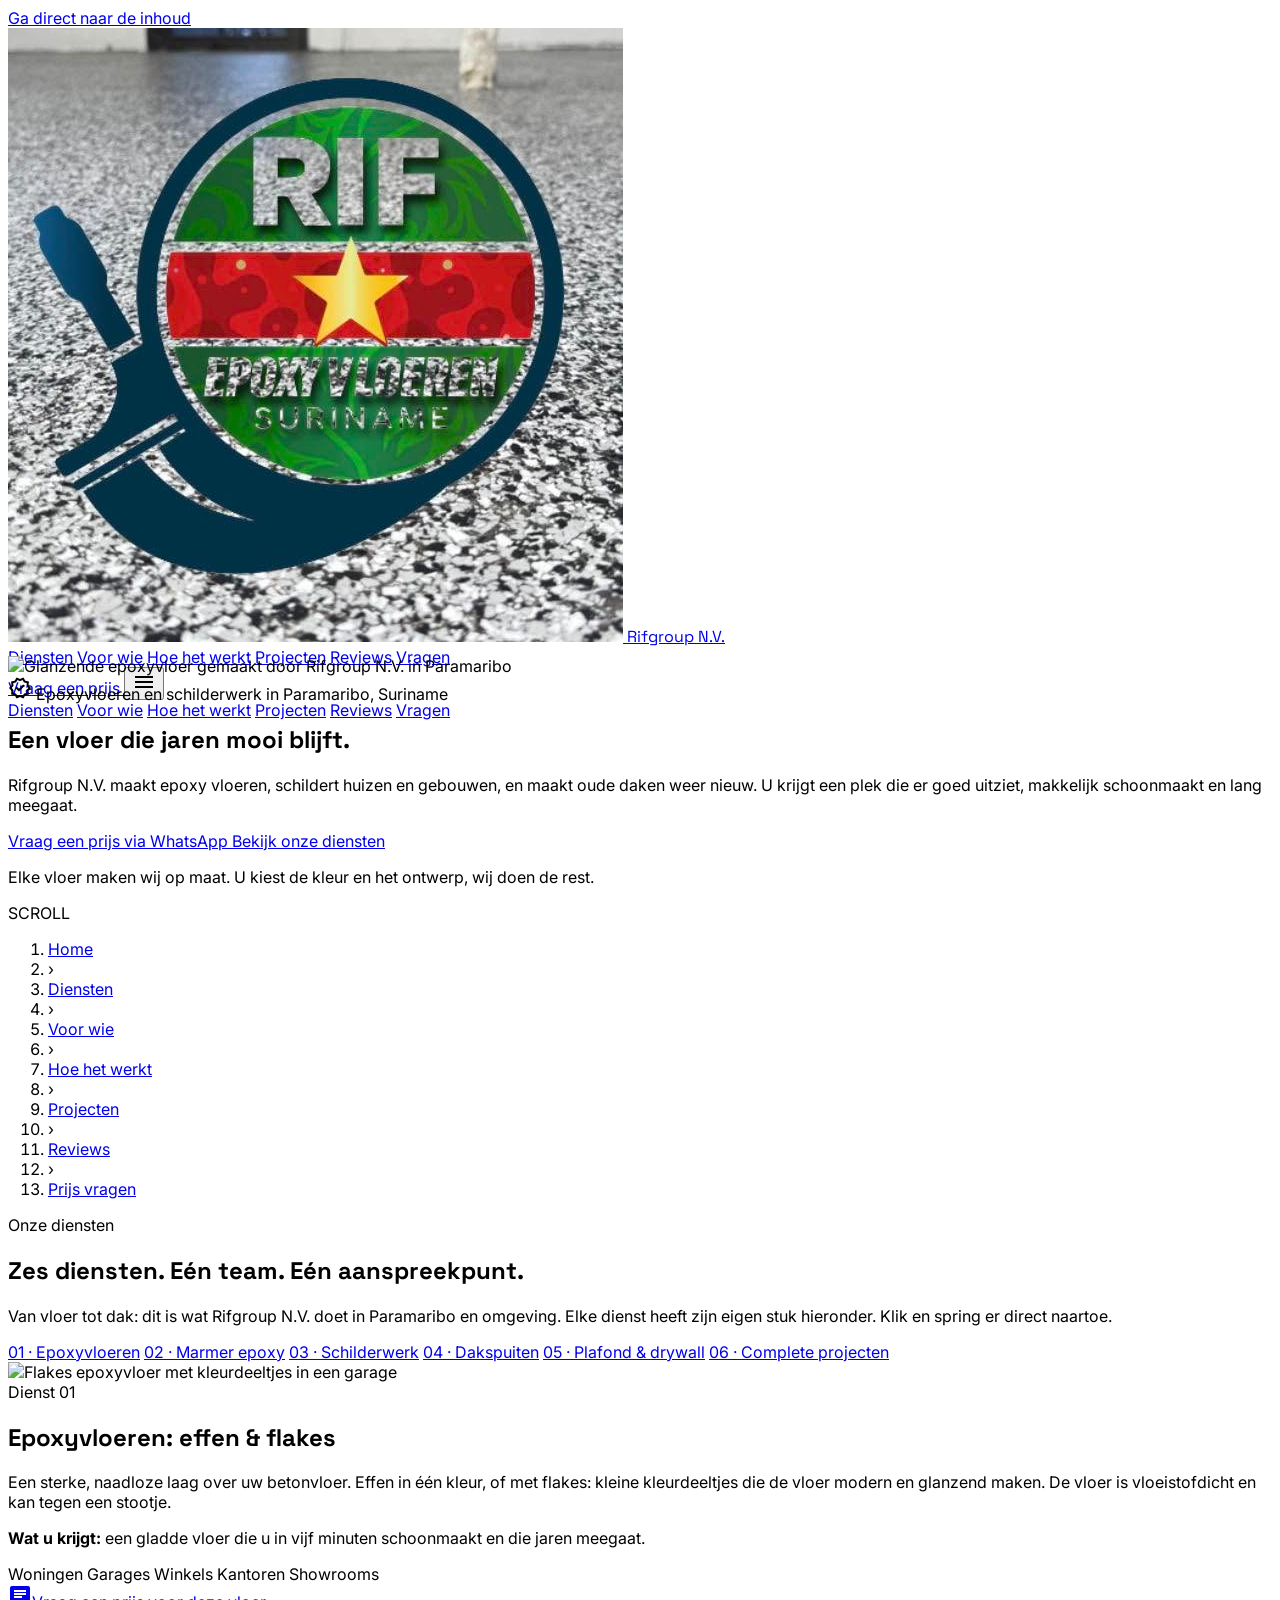
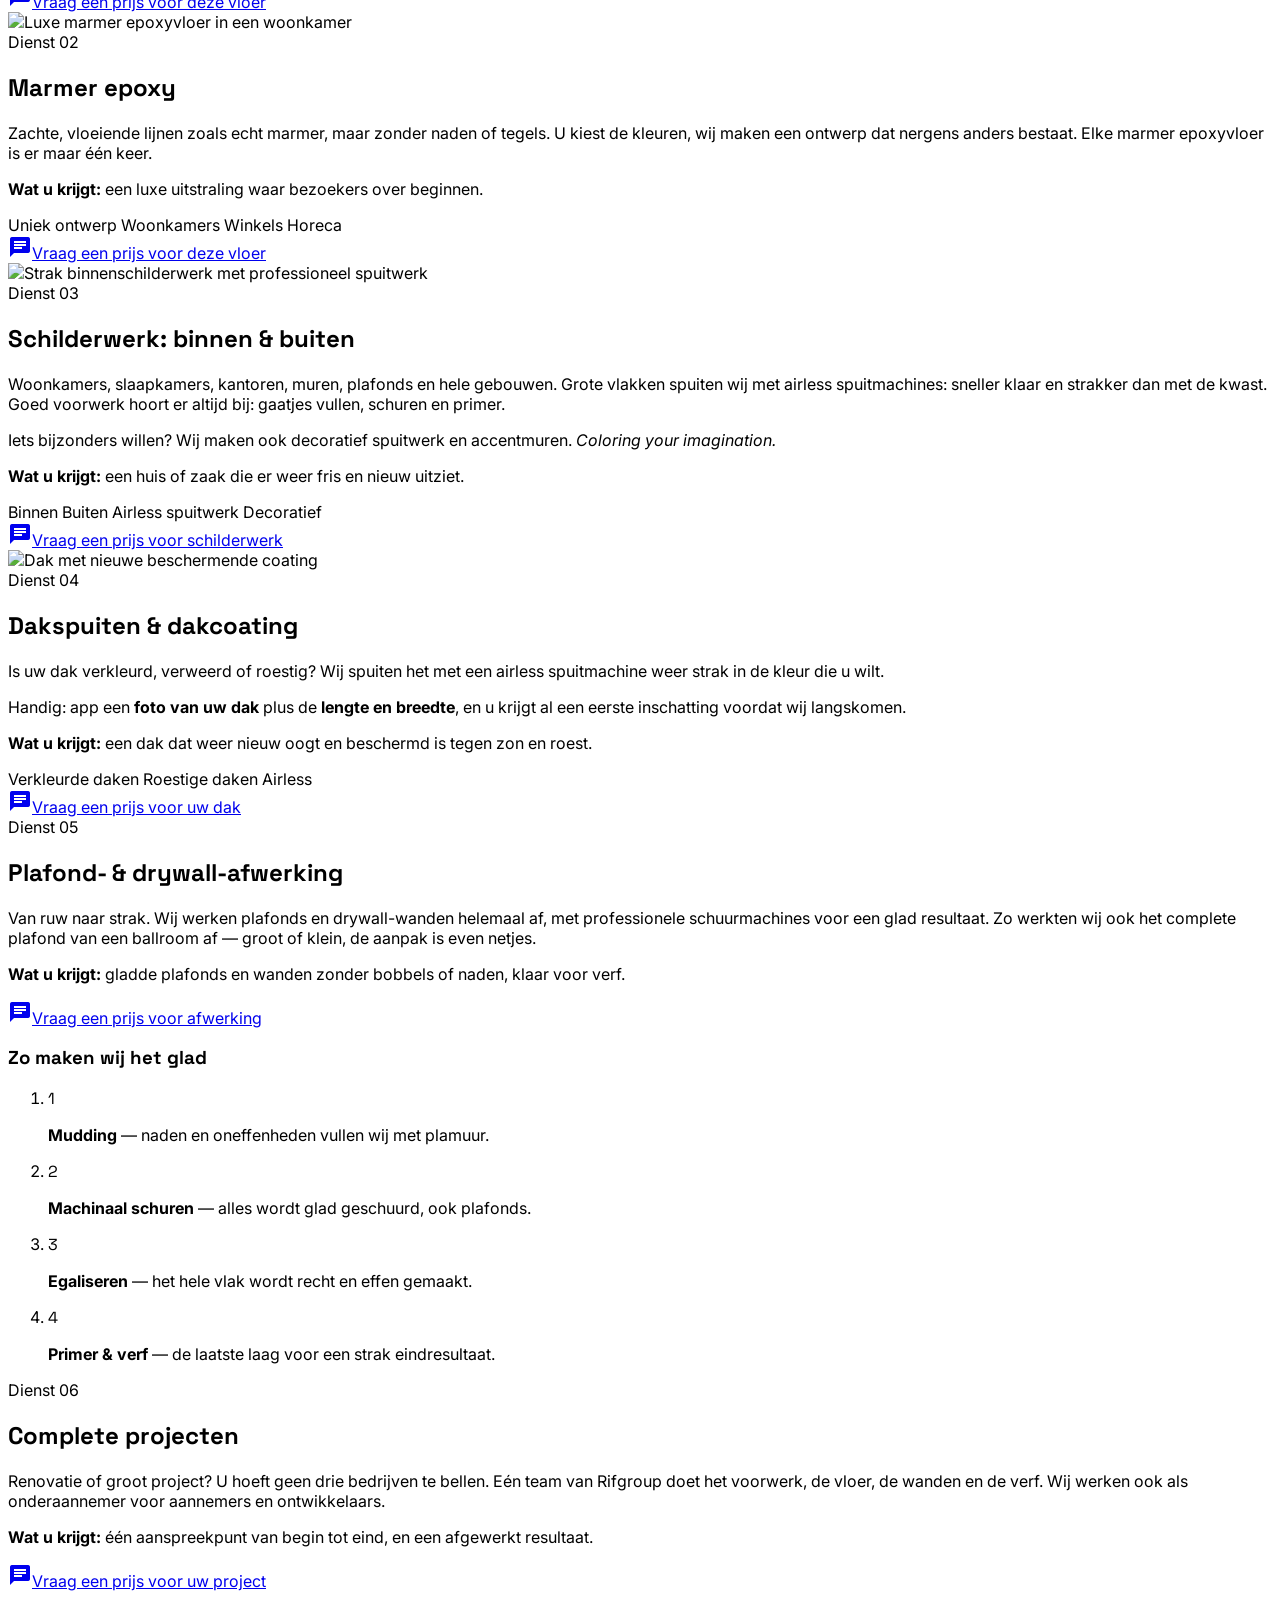
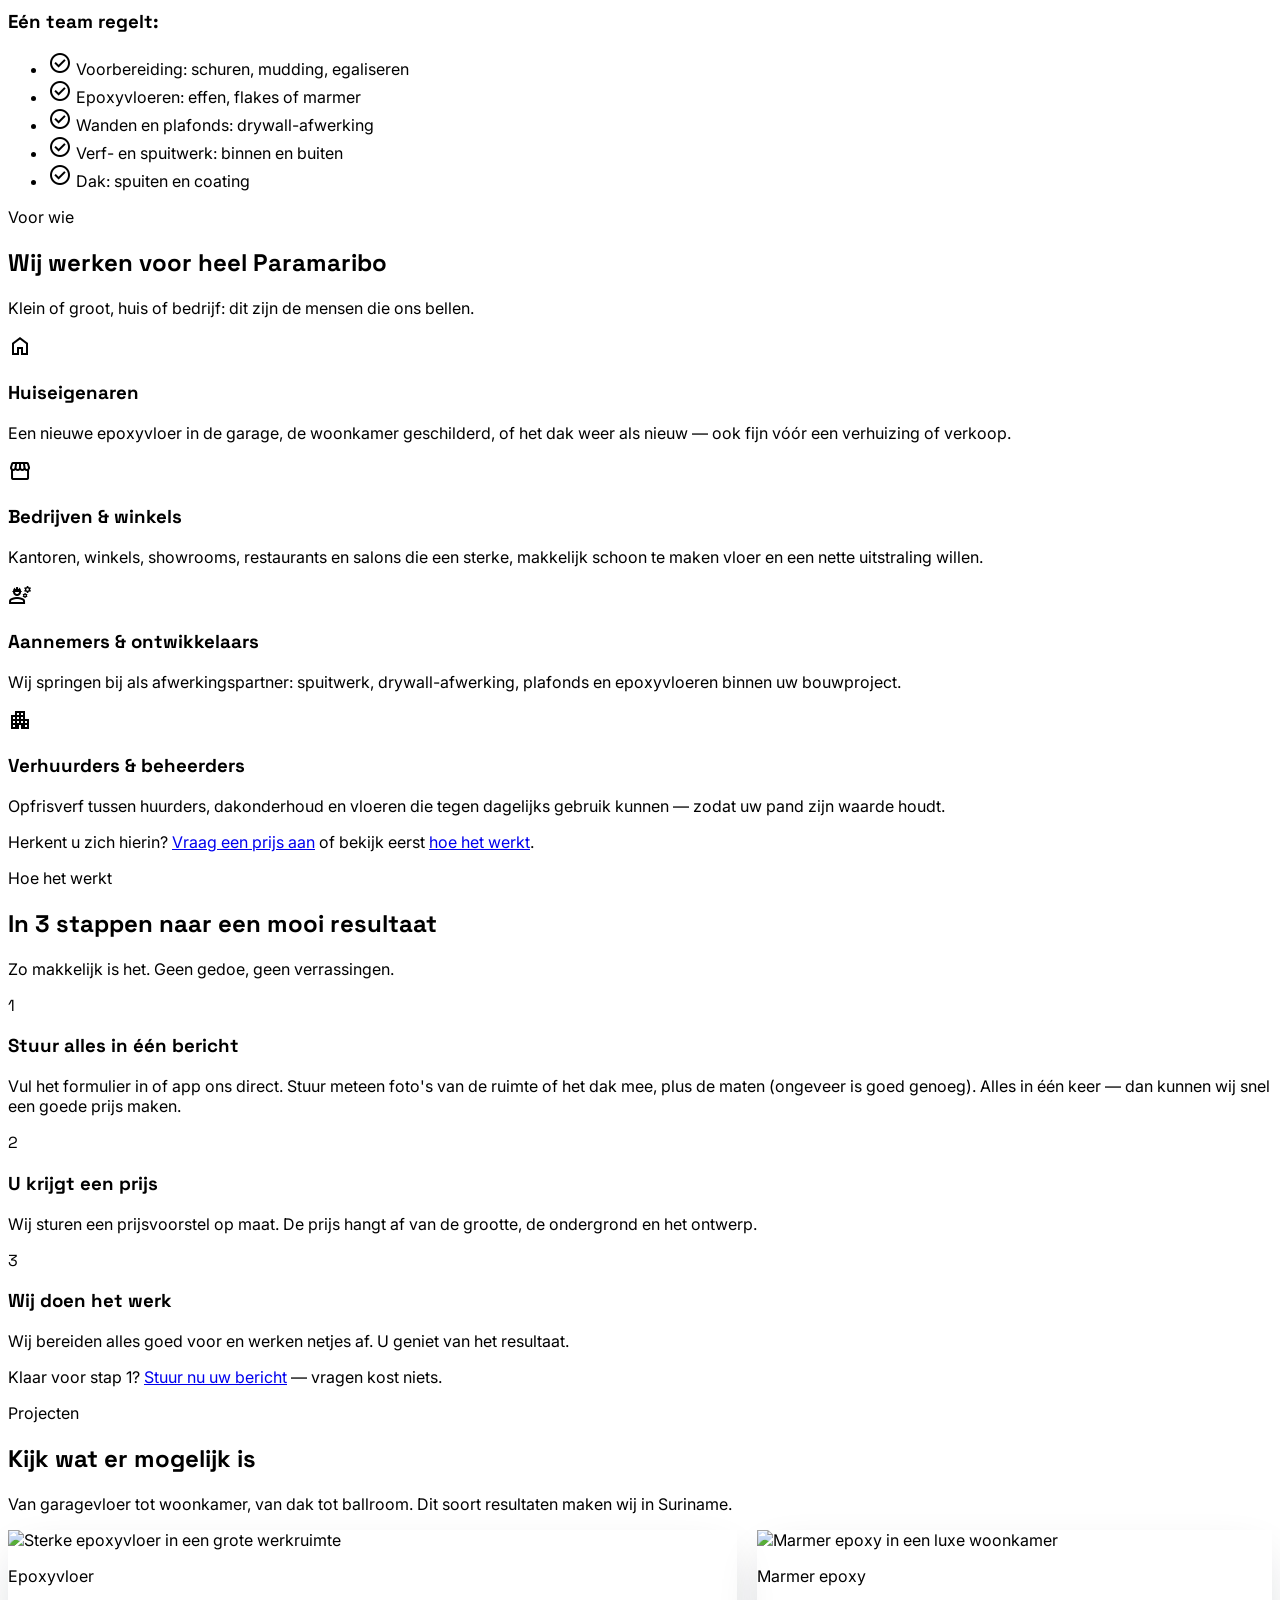
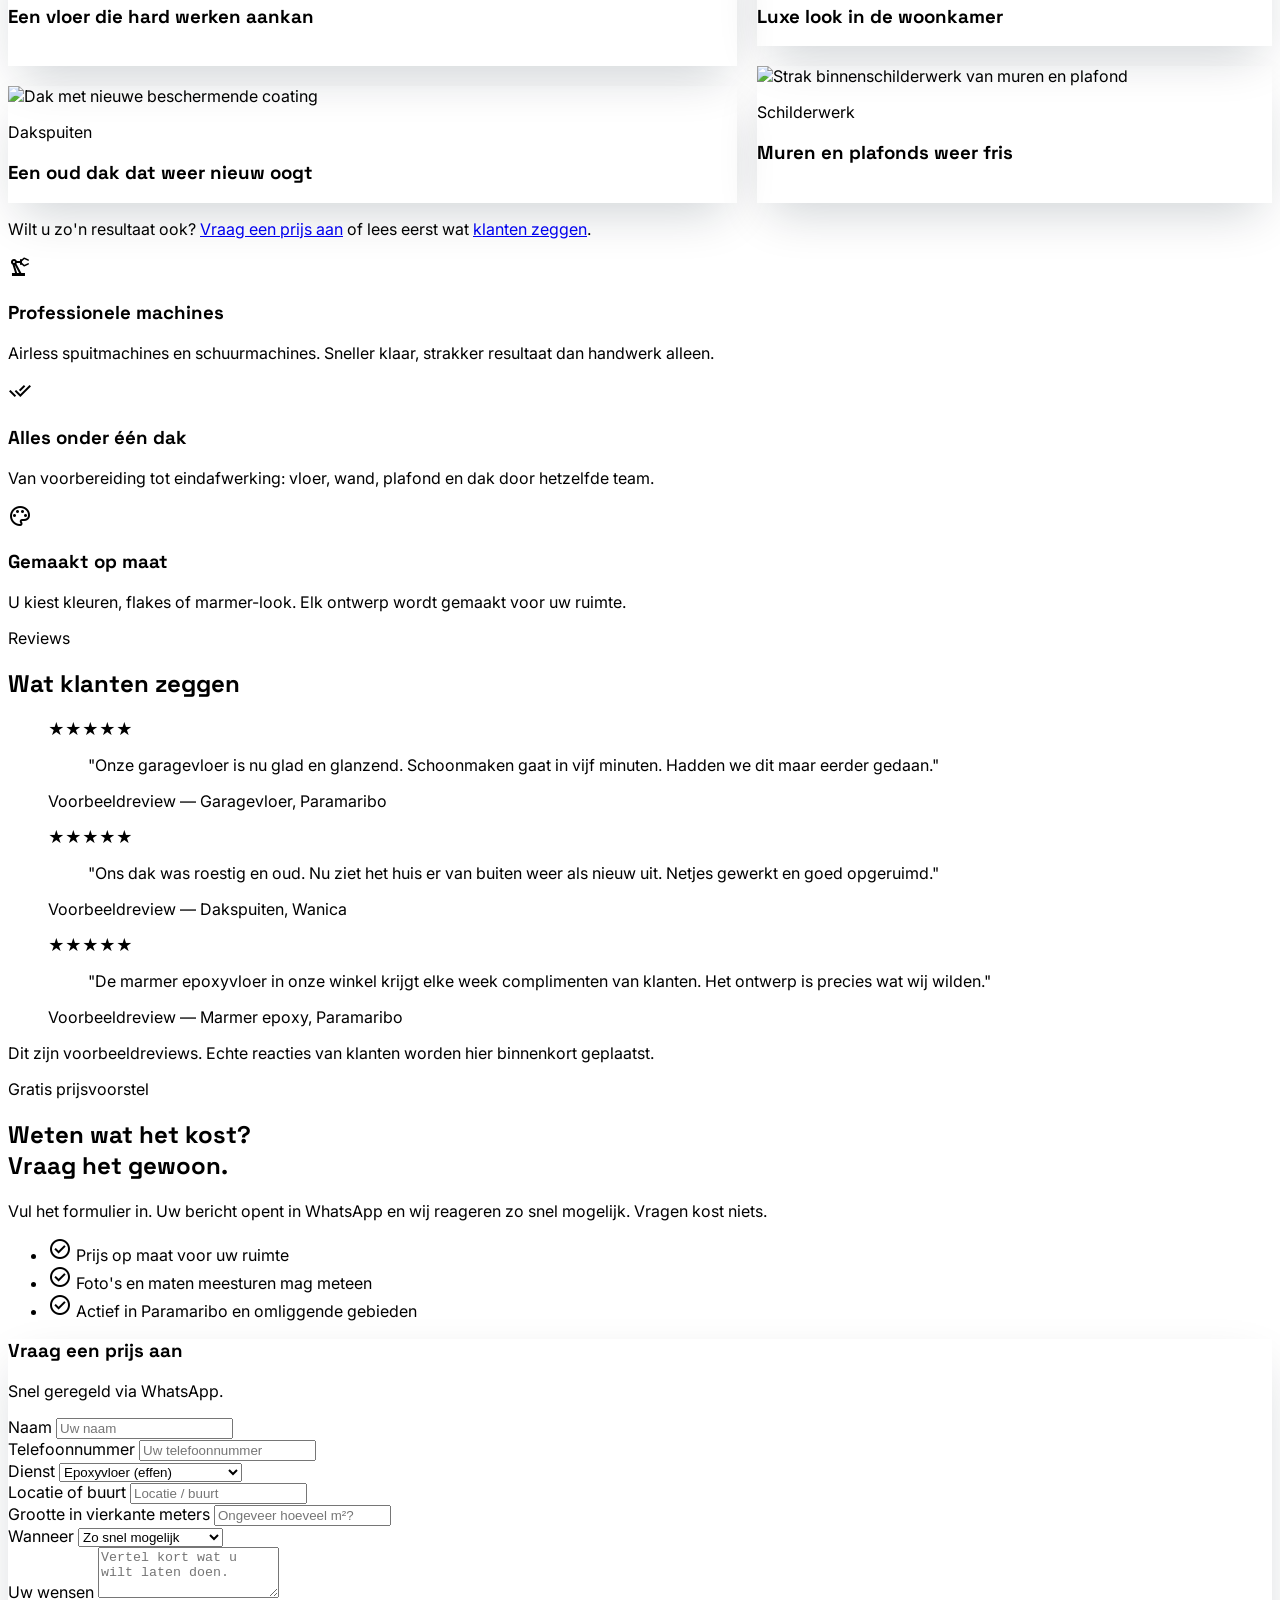
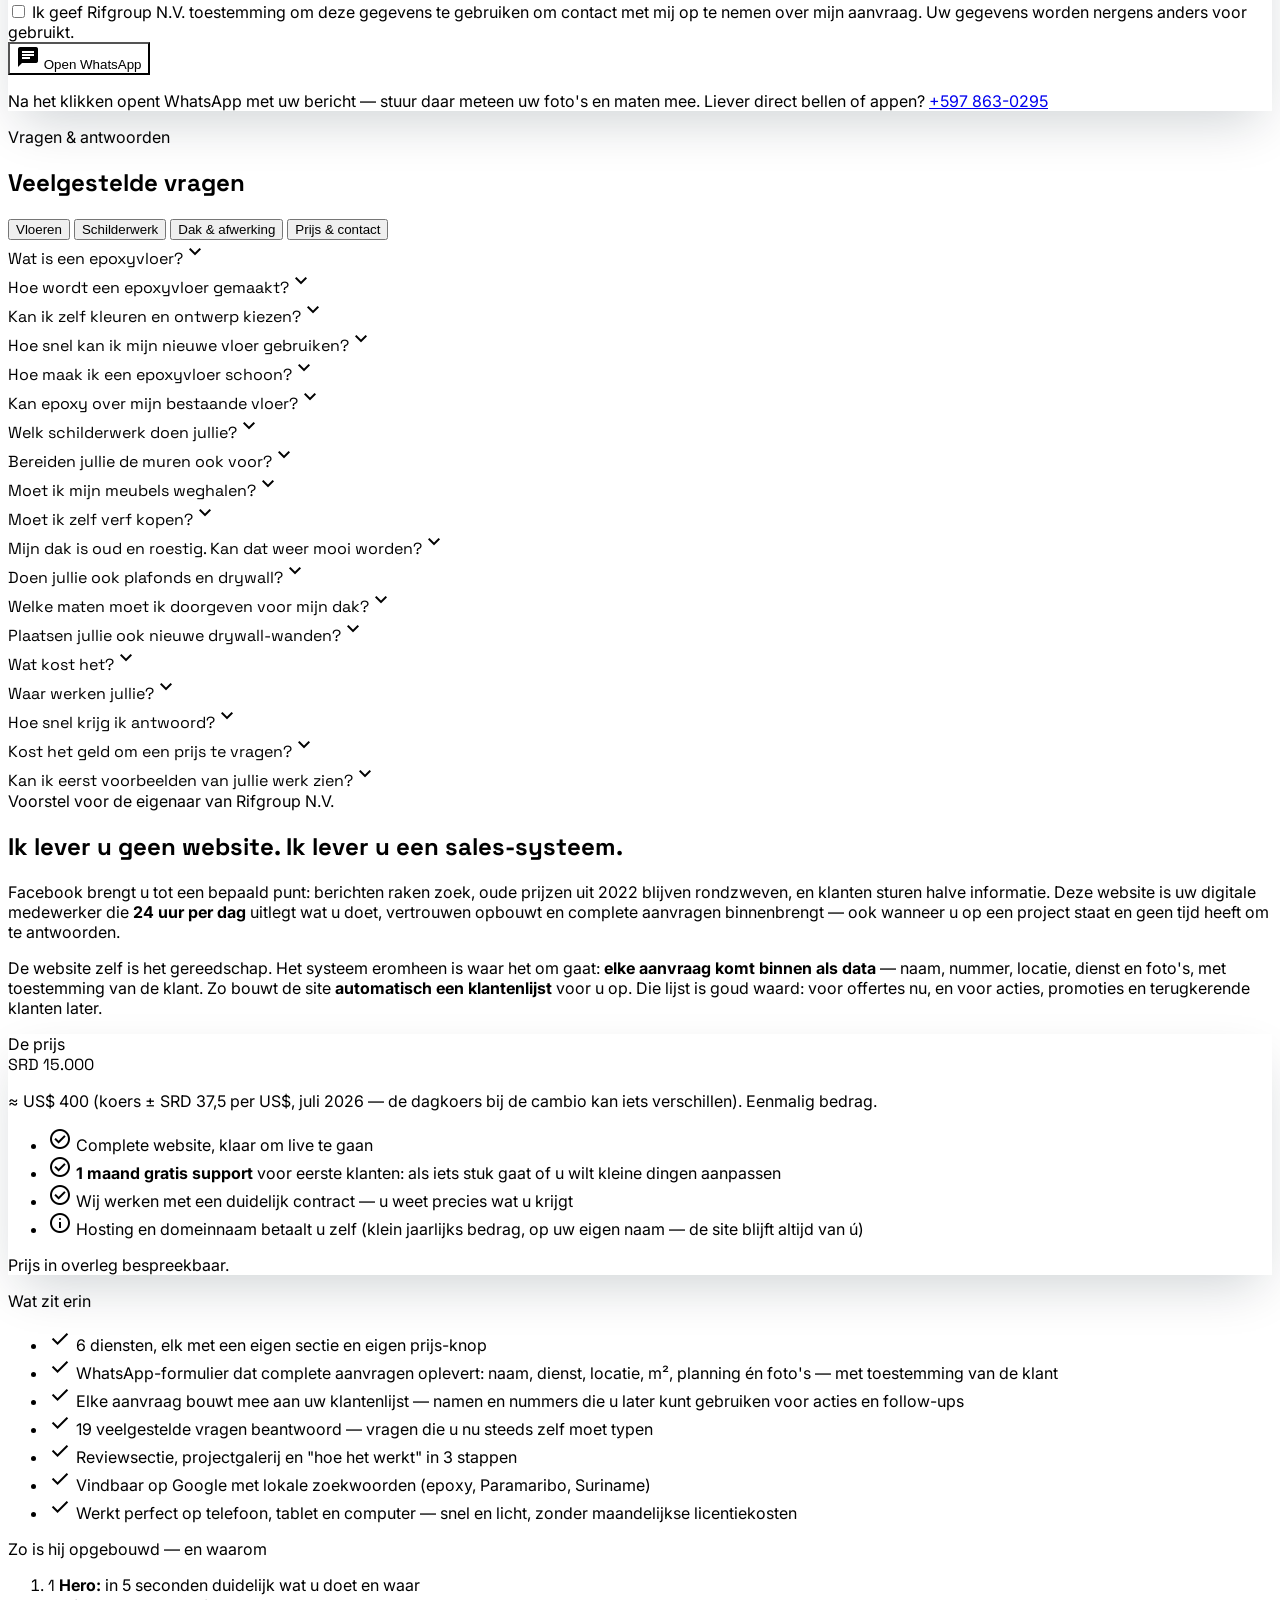
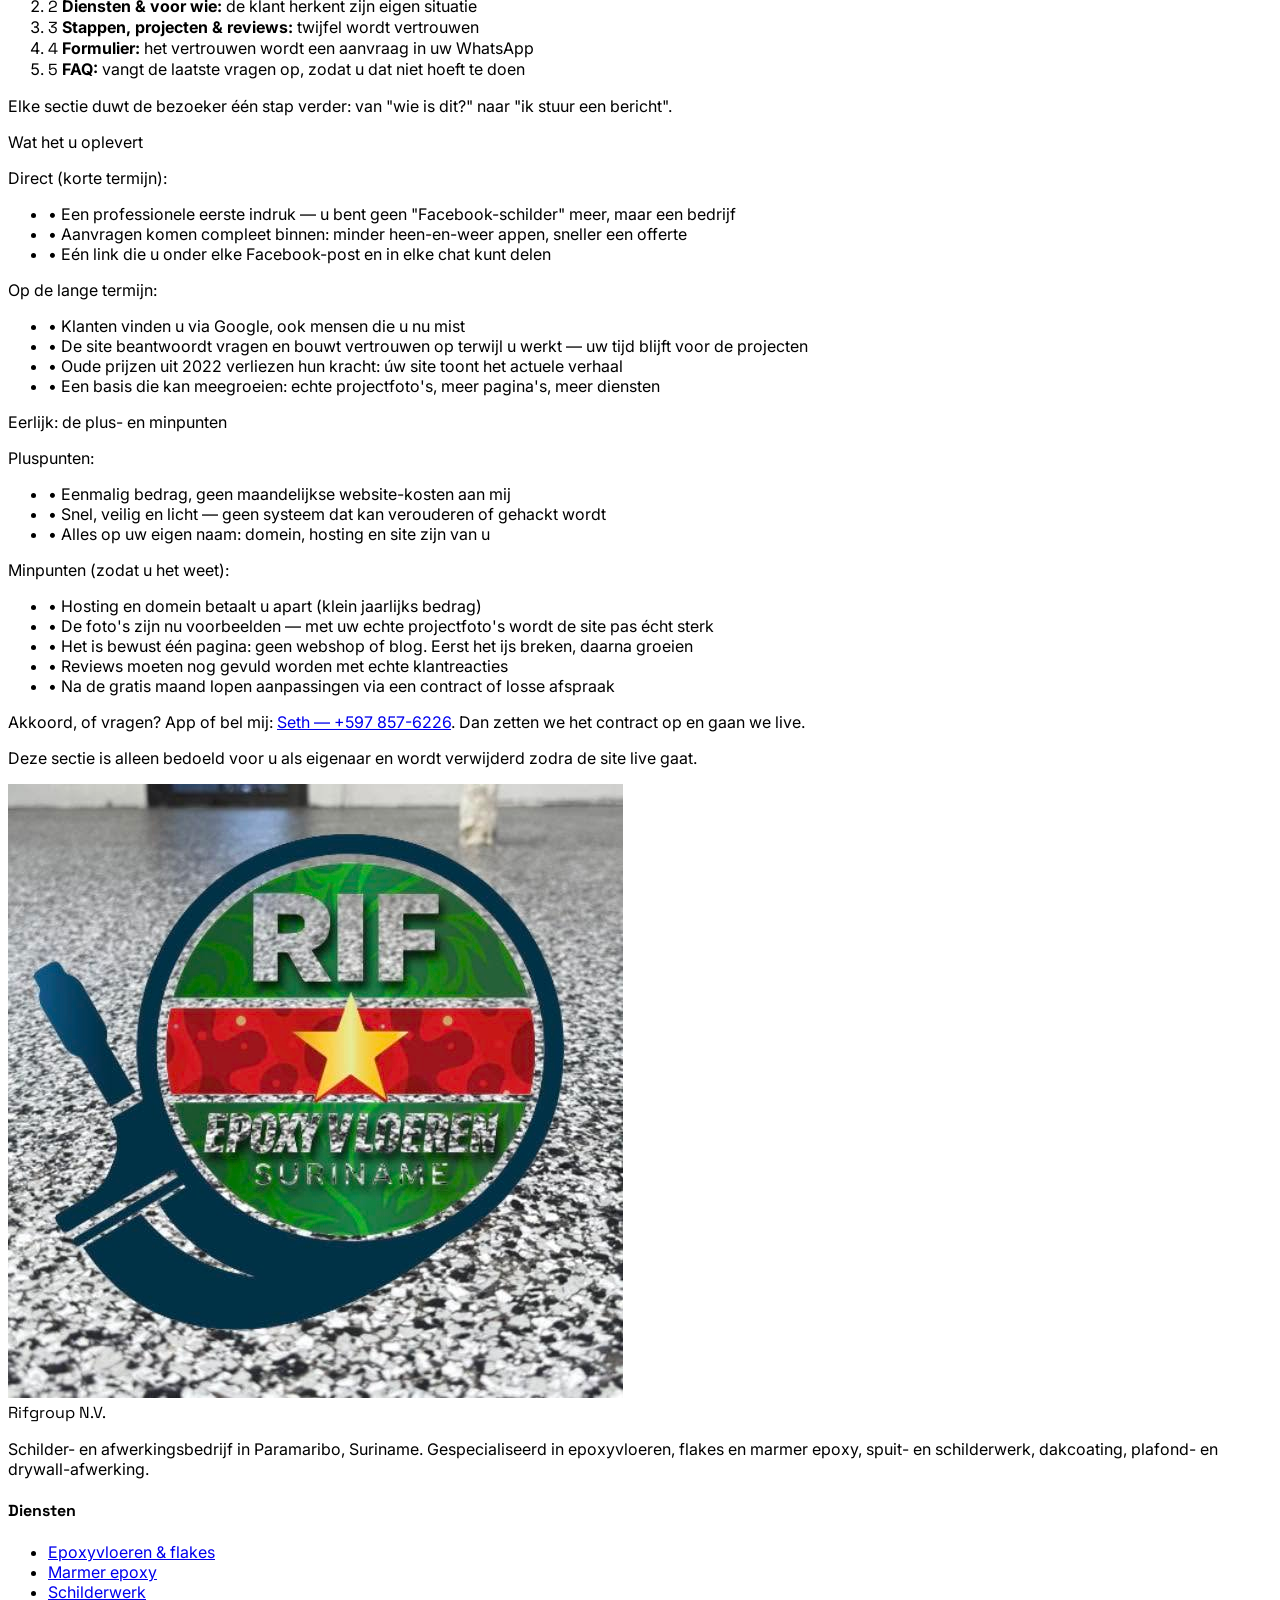
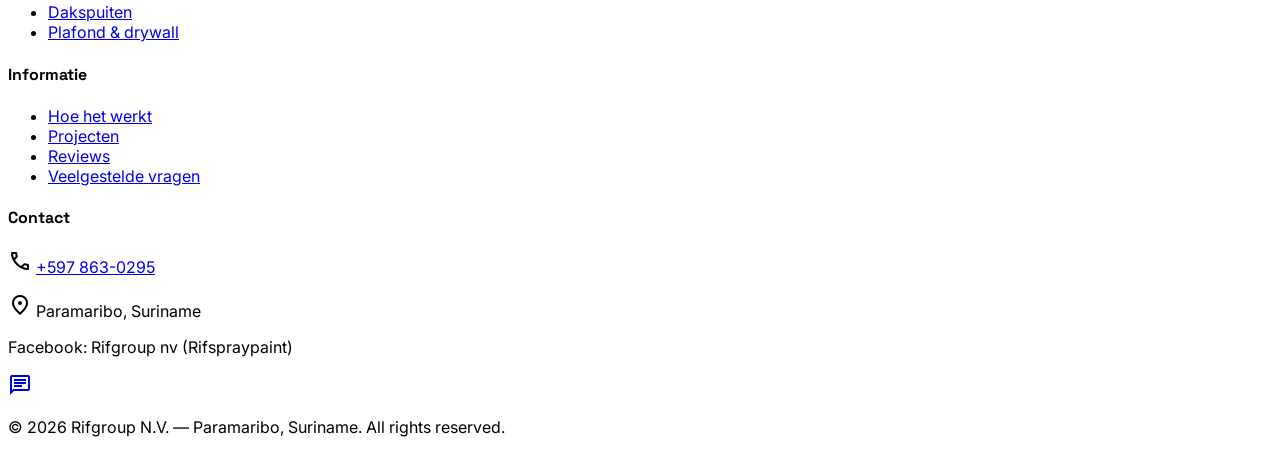
==== commit 2f242e12: "Add owner proposal section: sales-system pitch, pricing, Seth contact - SRD 15.000 price card (~US$4" ====
--- a/index.html
+++ b/index.html
@@ -735,6 +735,96 @@
 </div>
 </div>
 </section>
+<!-- ============ VOORSTEL VOOR DE EIGENAAR (verwijder deze sectie vóór livegang) ============ -->
+<section class="py-20 bg-primary relative overflow-hidden" id="voorstel">
+<div class="absolute top-0 left-0 w-1/3 h-full bg-secondary/5 skew-x-12 -translate-x-20"></div>
+<div class="max-w-container-max mx-auto px-gutter relative z-10">
+<div class="max-w-3xl mb-12">
+<span class="inline-block px-3 py-1 bg-secondary/20 border border-secondary/40 rounded-full font-label-md text-[12px] text-secondary-fixed uppercase tracking-widest mb-4">Voorstel voor de eigenaar van Rifgroup N.V.</span>
+<h2 class="text-[32px] md:text-[44px] text-white font-bold leading-tight">Ik lever u geen website. Ik lever u een sales-systeem.</h2>
+<p class="text-white/75 text-body-lg mt-4">Facebook brengt u tot een bepaald punt: berichten raken zoek, oude prijzen uit 2022 blijven rondzweven, en klanten sturen halve informatie. Deze website is uw digitale medewerker die <strong class="text-white">24 uur per dag</strong> uitlegt wat u doet, vertrouwen opbouwt en complete aanvragen binnenbrengt — ook wanneer u op een project staat en geen tijd heeft om te antwoorden.</p>
+<p class="text-white/75 text-body-lg mt-4">De website zelf is het gereedschap. Het systeem eromheen is waar het om gaat: <strong class="text-white">elke aanvraag komt binnen als data</strong> — naam, nummer, locatie, dienst en foto's, met toestemming van de klant. Zo bouwt de site <strong class="text-white">automatisch een klantenlijst</strong> voor u op. Die lijst is goud waard: voor offertes nu, en voor acties, promoties en terugkerende klanten later.</p>
+</div>
+<div class="grid grid-cols-1 lg:grid-cols-3 gap-gutter mb-12">
+<!-- Price card -->
+<div class="bg-white rounded-2xl shadow-ambient p-8 flex flex-col">
+<span class="font-label-md text-label-md text-secondary uppercase tracking-widest block mb-3">De prijs</span>
+<div class="flex items-end gap-2 mb-1"><span class="font-display text-[44px] font-bold text-primary leading-none">SRD 15.000</span></div>
+<p class="text-on-surface-variant text-[14px] mb-6">≈ US$ 400 (koers ± SRD 37,5 per US$, juli 2026 — de dagkoers bij de cambio kan iets verschillen). Eenmalig bedrag.</p>
+<ul class="space-y-3 text-body-md text-on-surface-variant flex-grow">
+<li class="flex items-start gap-3"><span aria-hidden="true" class="material-symbols-outlined text-secondary text-[20px] mt-0.5">check_circle</span> Complete website, klaar om live te gaan</li>
+<li class="flex items-start gap-3"><span aria-hidden="true" class="material-symbols-outlined text-secondary text-[20px] mt-0.5">check_circle</span> <strong class="text-primary">1 maand gratis support</strong> voor eerste klanten: als iets stuk gaat of u wilt kleine dingen aanpassen</li>
+<li class="flex items-start gap-3"><span aria-hidden="true" class="material-symbols-outlined text-secondary text-[20px] mt-0.5">check_circle</span> Wij werken met een duidelijk contract — u weet precies wat u krijgt</li>
+<li class="flex items-start gap-3"><span aria-hidden="true" class="material-symbols-outlined text-outline text-[20px] mt-0.5">info</span> Hosting en domeinnaam betaalt u zelf (klein jaarlijks bedrag, op uw eigen naam — de site blijft altijd van ú)</li>
+</ul>
+<p class="text-[11px] text-outline mt-6">Prijs in overleg bespreekbaar.</p>
+</div>
+<!-- Features -->
+<div class="bg-white/5 border border-white/10 rounded-2xl p-8">
+<span class="font-label-md text-label-md text-secondary-fixed uppercase tracking-widest block mb-4">Wat zit erin</span>
+<ul class="space-y-3 text-body-md text-white/85">
+<li class="flex items-start gap-3"><span aria-hidden="true" class="material-symbols-outlined text-secondary-fixed text-[20px] mt-0.5">check</span> 6 diensten, elk met een eigen sectie en eigen prijs-knop</li>
+<li class="flex items-start gap-3"><span aria-hidden="true" class="material-symbols-outlined text-secondary-fixed text-[20px] mt-0.5">check</span> WhatsApp-formulier dat complete aanvragen oplevert: naam, dienst, locatie, m², planning én foto's — met toestemming van de klant</li>
+<li class="flex items-start gap-3"><span aria-hidden="true" class="material-symbols-outlined text-secondary-fixed text-[20px] mt-0.5">check</span> Elke aanvraag bouwt mee aan uw klantenlijst — namen en nummers die u later kunt gebruiken voor acties en follow-ups</li>
+<li class="flex items-start gap-3"><span aria-hidden="true" class="material-symbols-outlined text-secondary-fixed text-[20px] mt-0.5">check</span> 19 veelgestelde vragen beantwoord — vragen die u nu steeds zelf moet typen</li>
+<li class="flex items-start gap-3"><span aria-hidden="true" class="material-symbols-outlined text-secondary-fixed text-[20px] mt-0.5">check</span> Reviewsectie, projectgalerij en "hoe het werkt" in 3 stappen</li>
+<li class="flex items-start gap-3"><span aria-hidden="true" class="material-symbols-outlined text-secondary-fixed text-[20px] mt-0.5">check</span> Vindbaar op Google met lokale zoekwoorden (epoxy, Paramaribo, Suriname)</li>
+<li class="flex items-start gap-3"><span aria-hidden="true" class="material-symbols-outlined text-secondary-fixed text-[20px] mt-0.5">check</span> Werkt perfect op telefoon, tablet en computer — snel en licht, zonder maandelijkse licentiekosten</li>
+</ul>
+</div>
+<!-- Structure / why -->
+<div class="bg-white/5 border border-white/10 rounded-2xl p-8">
+<span class="font-label-md text-label-md text-secondary-fixed uppercase tracking-widest block mb-4">Zo is hij opgebouwd — en waarom</span>
+<ol class="space-y-3 text-body-md text-white/85">
+<li class="flex items-start gap-3"><span class="w-6 h-6 shrink-0 bg-secondary text-white rounded-full flex items-center justify-center font-display font-bold text-[12px] mt-0.5">1</span> <span><strong class="text-white">Hero:</strong> in 5 seconden duidelijk wat u doet en waar</span></li>
+<li class="flex items-start gap-3"><span class="w-6 h-6 shrink-0 bg-secondary text-white rounded-full flex items-center justify-center font-display font-bold text-[12px] mt-0.5">2</span> <span><strong class="text-white">Diensten &amp; voor wie:</strong> de klant herkent zijn eigen situatie</span></li>
+<li class="flex items-start gap-3"><span class="w-6 h-6 shrink-0 bg-secondary text-white rounded-full flex items-center justify-center font-display font-bold text-[12px] mt-0.5">3</span> <span><strong class="text-white">Stappen, projecten &amp; reviews:</strong> twijfel wordt vertrouwen</span></li>
+<li class="flex items-start gap-3"><span class="w-6 h-6 shrink-0 bg-secondary text-white rounded-full flex items-center justify-center font-display font-bold text-[12px] mt-0.5">4</span> <span><strong class="text-white">Formulier:</strong> het vertrouwen wordt een aanvraag in uw WhatsApp</span></li>
+<li class="flex items-start gap-3"><span class="w-6 h-6 shrink-0 bg-secondary text-white rounded-full flex items-center justify-center font-display font-bold text-[12px] mt-0.5">5</span> <span><strong class="text-white">FAQ:</strong> vangt de laatste vragen op, zodat u dat niet hoeft te doen</span></li>
+</ol>
+<p class="text-white/60 text-[13px] mt-5">Elke sectie duwt de bezoeker één stap verder: van "wie is dit?" naar "ik stuur een bericht".</p>
+</div>
+</div>
+<!-- Short/long term + pros/cons -->
+<div class="grid grid-cols-1 md:grid-cols-2 gap-gutter">
+<div class="bg-white/5 border border-white/10 rounded-2xl p-8">
+<span class="font-label-md text-label-md text-secondary-fixed uppercase tracking-widest block mb-4">Wat het u oplevert</span>
+<p class="text-white font-bold text-body-md mb-2">Direct (korte termijn):</p>
+<ul class="space-y-2 text-body-md text-white/85 mb-5">
+<li>• Een professionele eerste indruk — u bent geen "Facebook-schilder" meer, maar een bedrijf</li>
+<li>• Aanvragen komen compleet binnen: minder heen-en-weer appen, sneller een offerte</li>
+<li>• Eén link die u onder elke Facebook-post en in elke chat kunt delen</li>
+</ul>
+<p class="text-white font-bold text-body-md mb-2">Op de lange termijn:</p>
+<ul class="space-y-2 text-body-md text-white/85">
+<li>• Klanten vinden u via Google, ook mensen die u nu mist</li>
+<li>• De site beantwoordt vragen en bouwt vertrouwen op terwijl u werkt — uw tijd blijft voor de projecten</li>
+<li>• Oude prijzen uit 2022 verliezen hun kracht: úw site toont het actuele verhaal</li>
+<li>• Een basis die kan meegroeien: echte projectfoto's, meer pagina's, meer diensten</li>
+</ul>
+</div>
+<div class="bg-white/5 border border-white/10 rounded-2xl p-8">
+<span class="font-label-md text-label-md text-secondary-fixed uppercase tracking-widest block mb-4">Eerlijk: de plus- en minpunten</span>
+<p class="text-white font-bold text-body-md mb-2">Pluspunten:</p>
+<ul class="space-y-2 text-body-md text-white/85 mb-5">
+<li>• Eenmalig bedrag, geen maandelijkse website-kosten aan mij</li>
+<li>• Snel, veilig en licht — geen systeem dat kan verouderen of gehackt wordt</li>
+<li>• Alles op uw eigen naam: domein, hosting en site zijn van u</li>
+</ul>
+<p class="text-white font-bold text-body-md mb-2">Minpunten (zodat u het weet):</p>
+<ul class="space-y-2 text-body-md text-white/85">
+<li>• Hosting en domein betaalt u apart (klein jaarlijks bedrag)</li>
+<li>• De foto's zijn nu voorbeelden — met uw echte projectfoto's wordt de site pas écht sterk</li>
+<li>• Het is bewust één pagina: geen webshop of blog. Eerst het ijs breken, daarna groeien</li>
+<li>• Reviews moeten nog gevuld worden met echte klantreacties</li>
+<li>• Na de gratis maand lopen aanpassingen via een contract of losse afspraak</li>
+</ul>
+</div>
+</div>
+<p class="text-center text-white/80 text-body-md mt-10">Akkoord, of vragen? App of bel mij: <a class="text-secondary-fixed font-bold hover:underline" href="https://wa.me/5978576226">Seth — +597 857-6226</a>. Dan zetten we het contract op en gaan we live.</p>
+<p class="text-center text-white/50 text-[13px] mt-3">Deze sectie is alleen bedoeld voor u als eigenaar en wordt verwijderd zodra de site live gaat.</p>
+</div>
+</section>
 </main>
 <!-- Footer -->
 <footer class="bg-primary text-white border-t border-white/5">
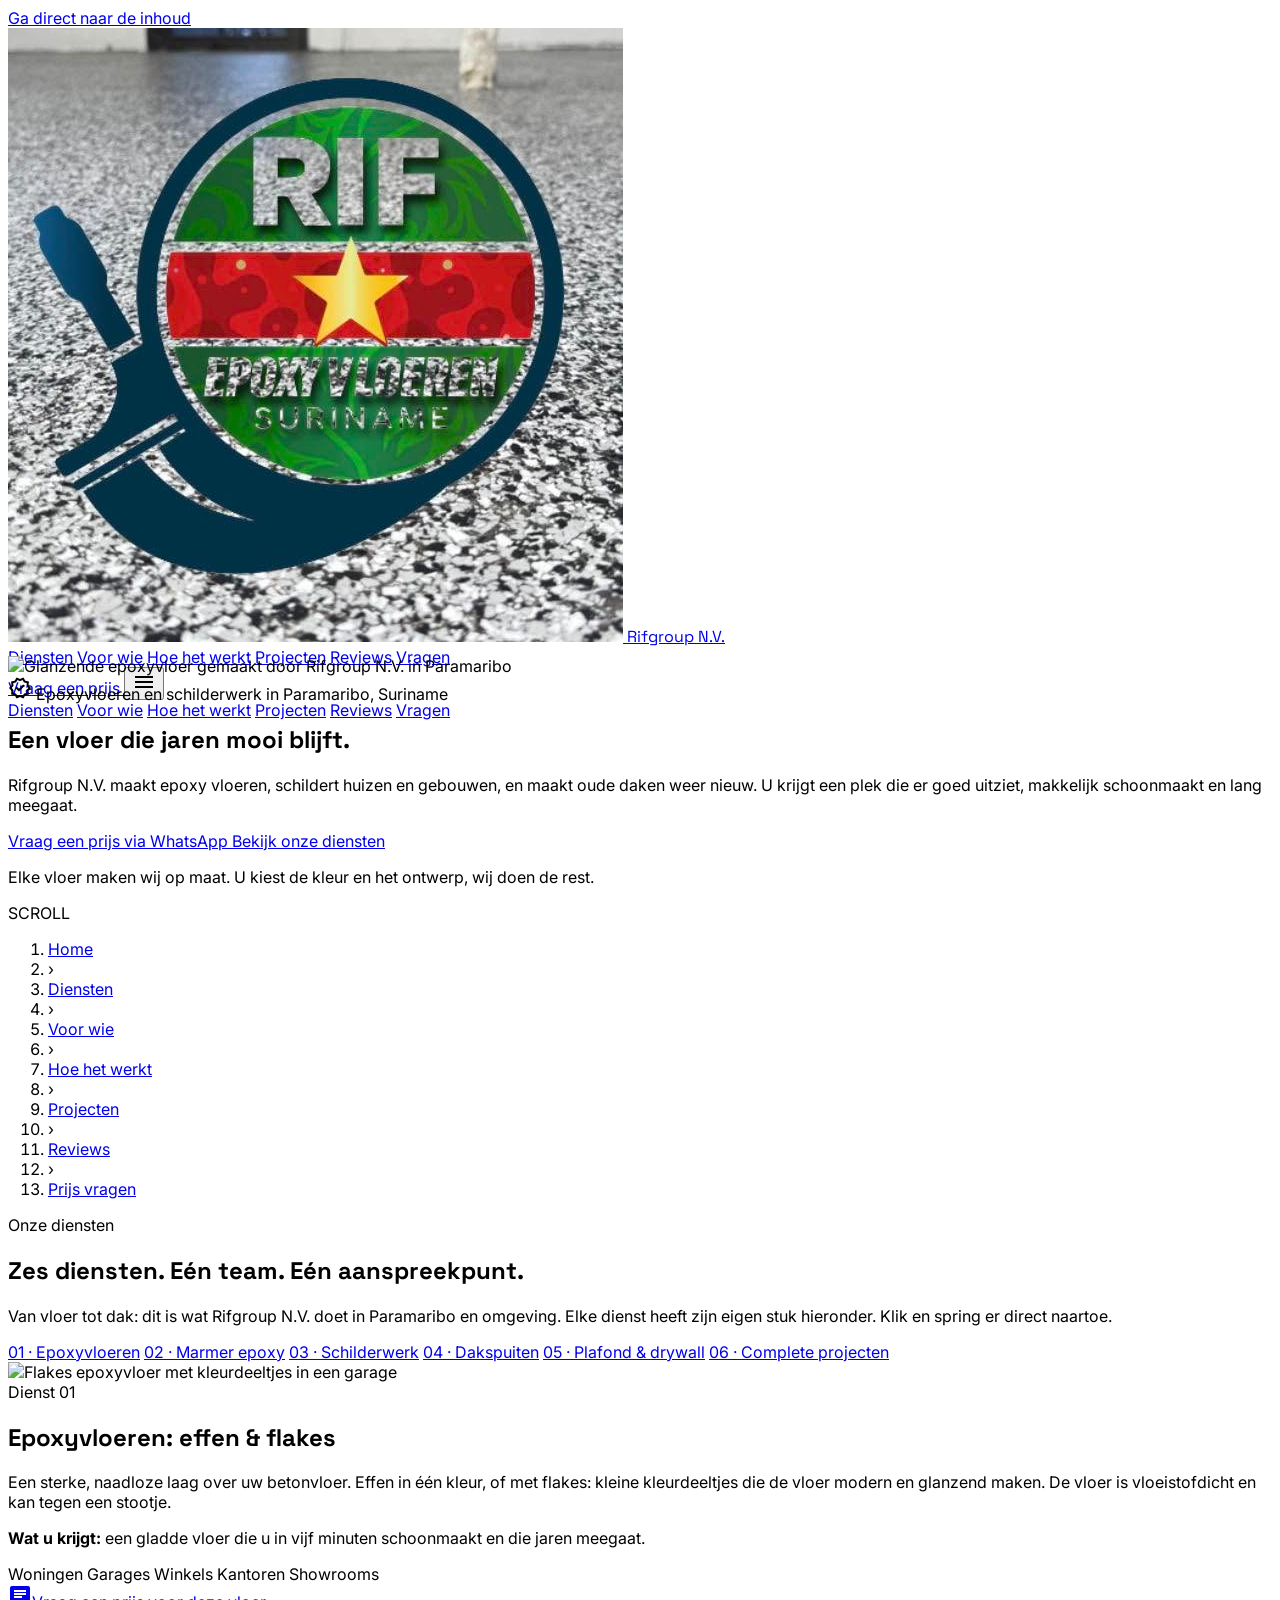
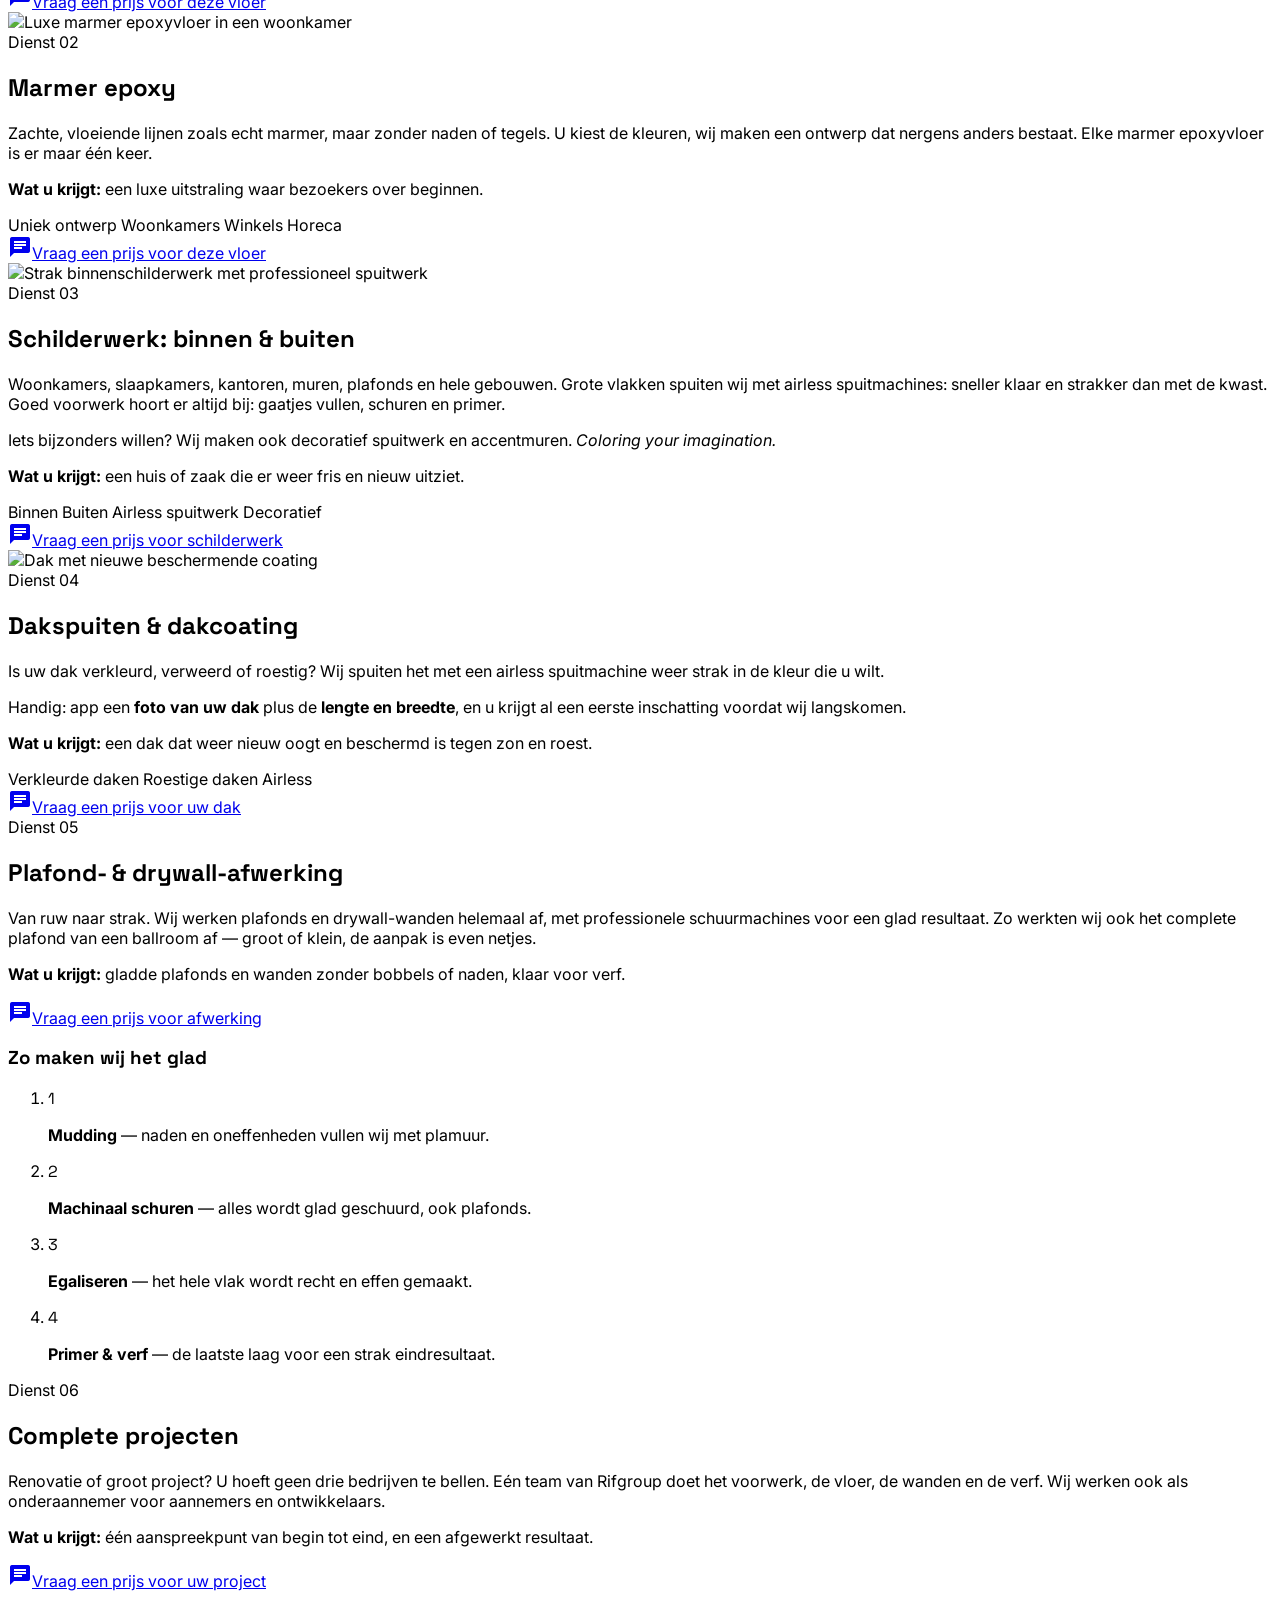
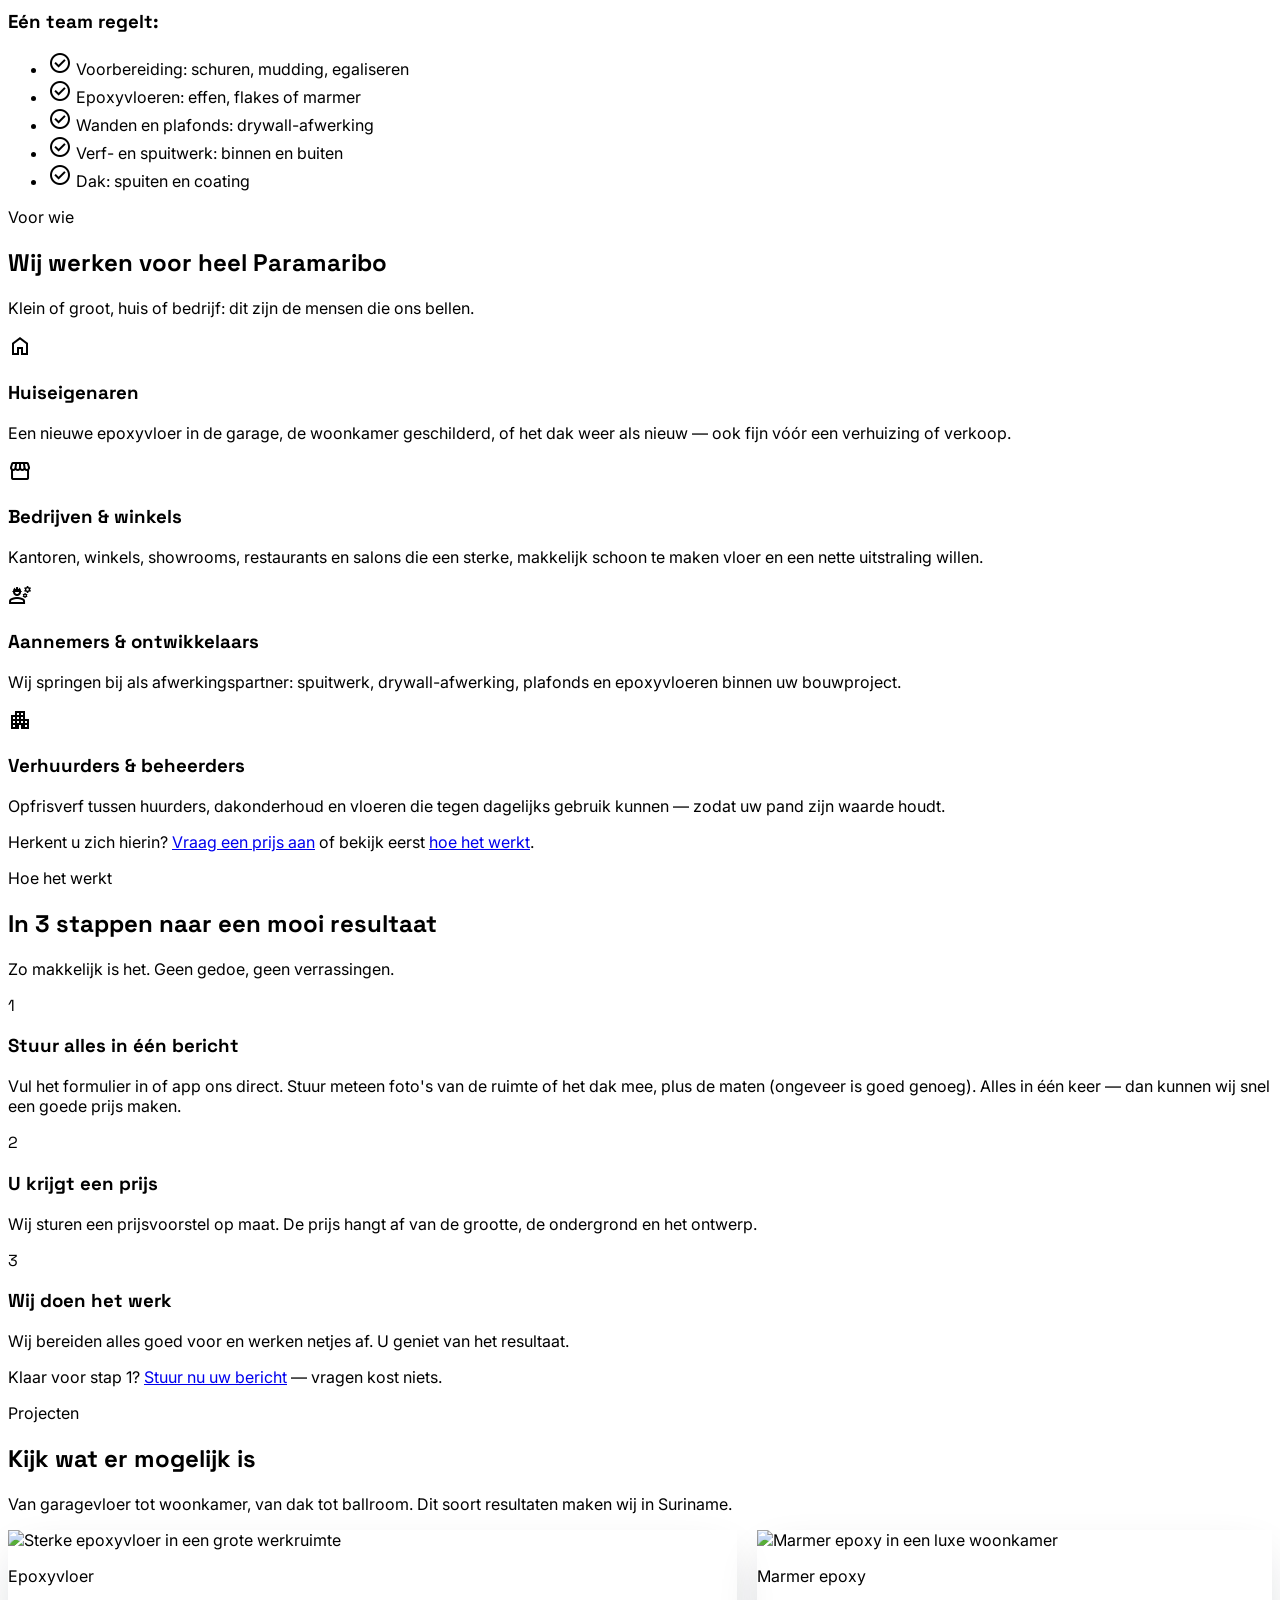
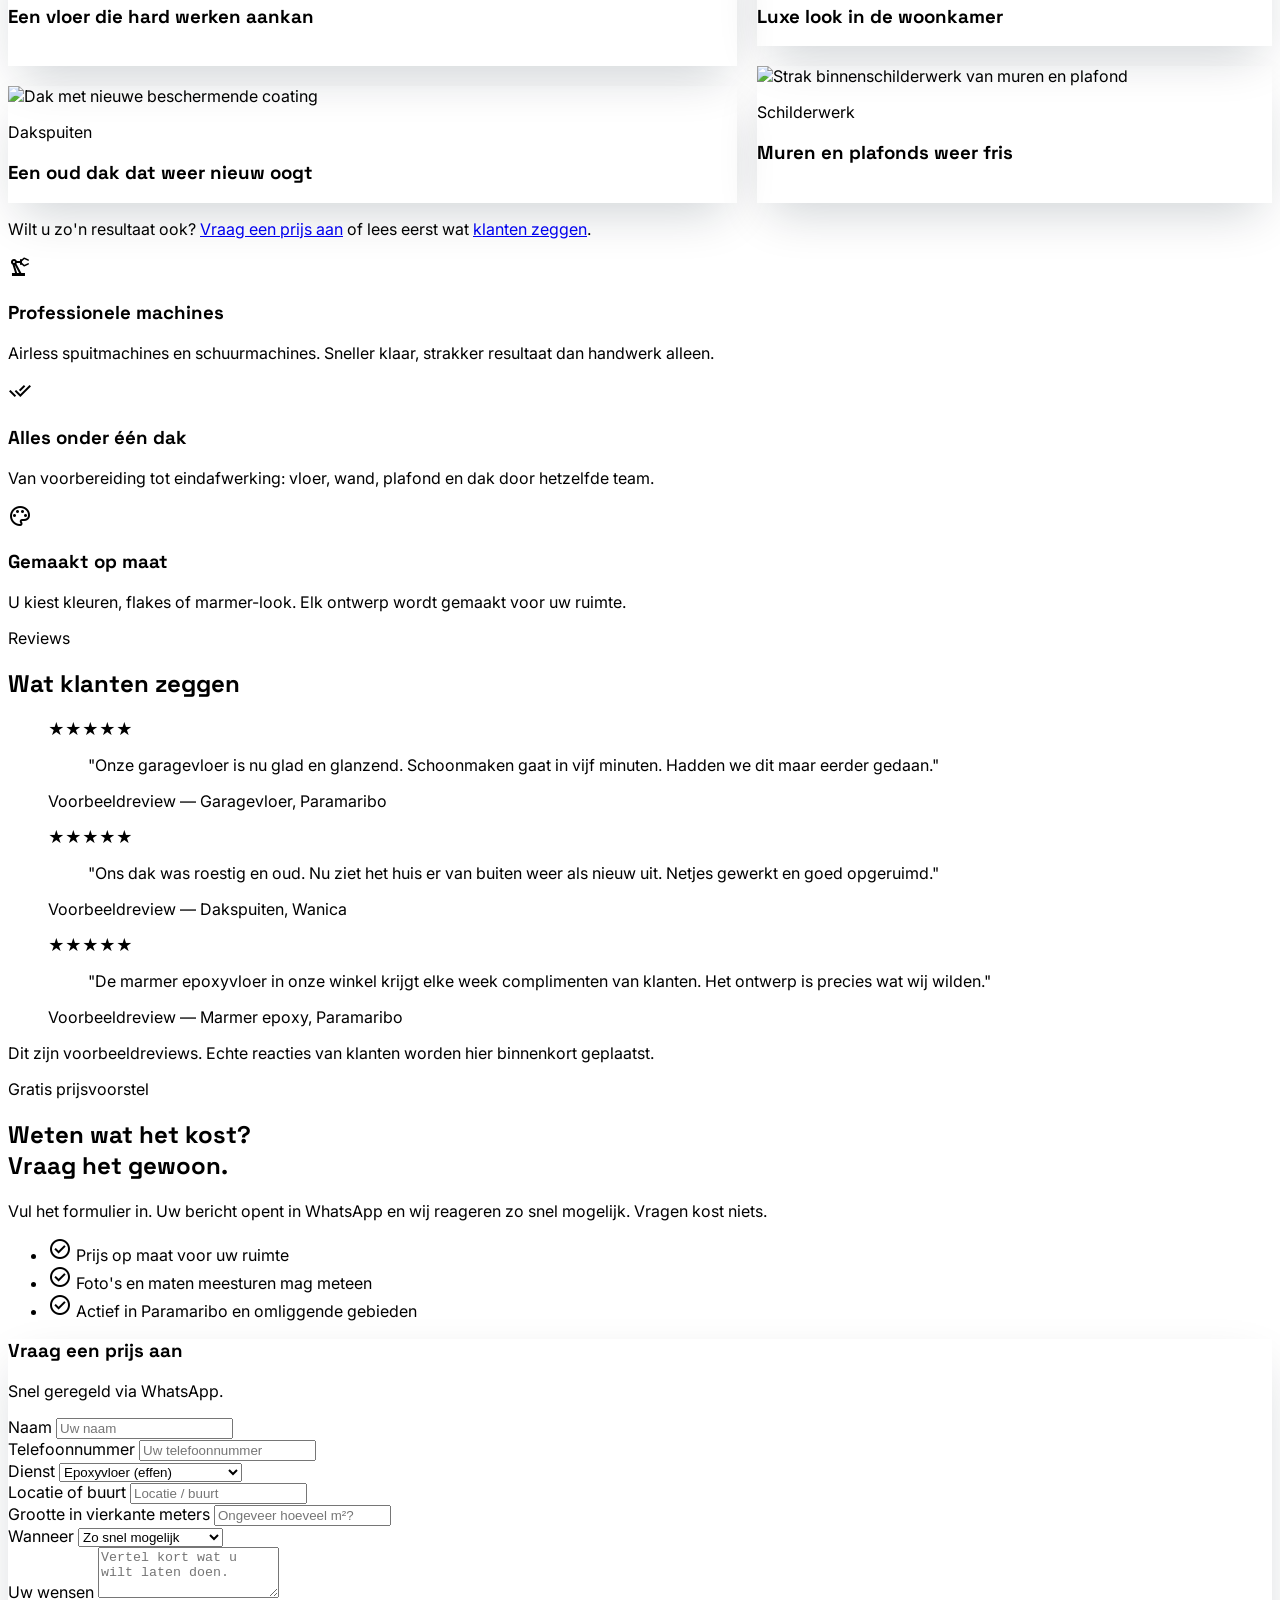
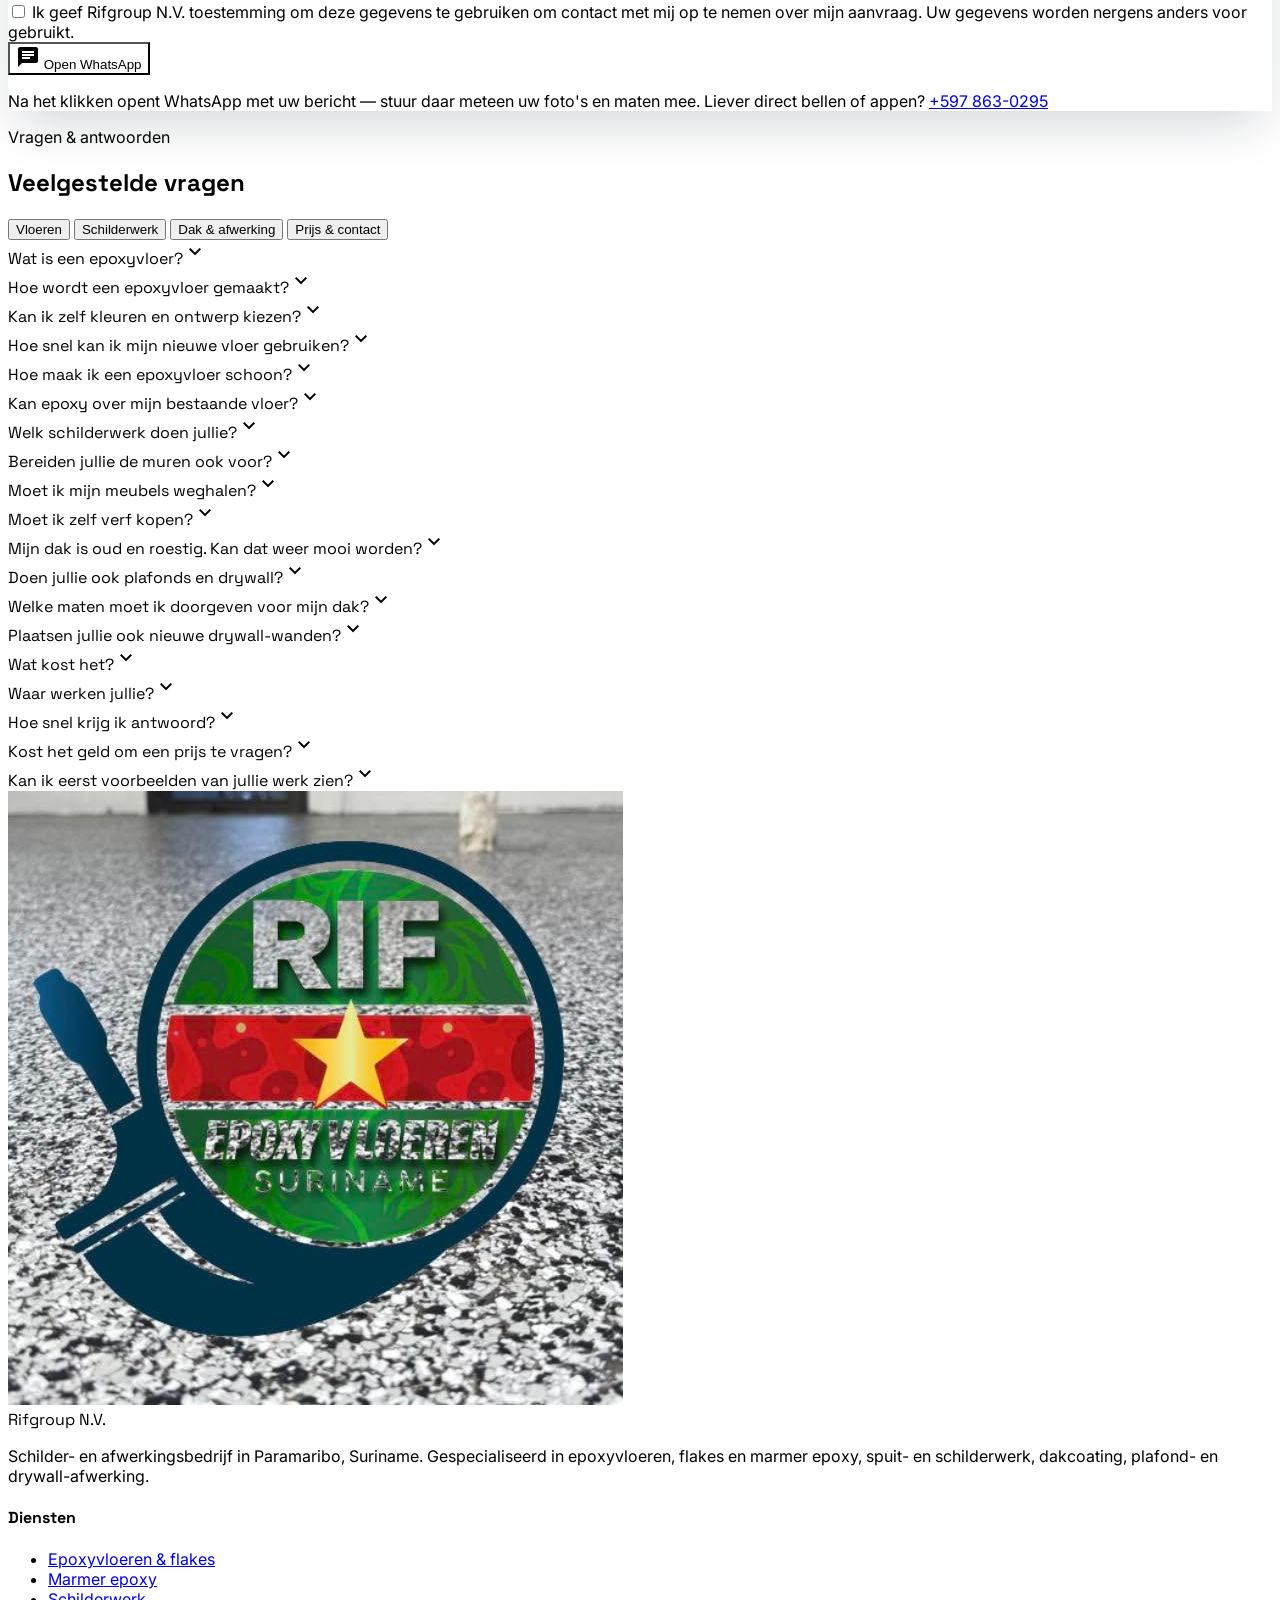
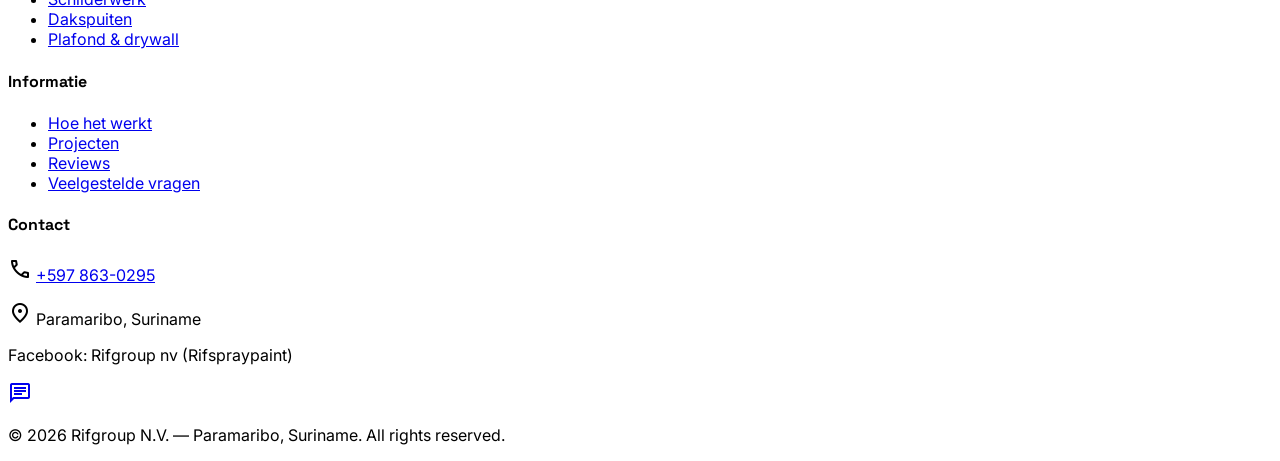
==== commit 15477504: "Remove owner-proposal pricing section, refine responsiveness, add placeholder pages Pricing/proposal" ====
--- a/index.html
+++ b/index.html
@@ -148,9 +148,9 @@
         .float-item-3 { grid-column: 8 / span 5; grid-row: 2 / span 2; }
         .float-item-4 { grid-column: 1 / span 7; grid-row: 3 / span 1; }
 
-        @media (max-width: 768px) {
+        @media (max-width: 767px) {
             .floating-grid { display: block; }
-            .floating-grid > div { margin-bottom: 20px; }
+            .floating-grid > div { margin-bottom: 20px; aspect-ratio: 4 / 3; }
         }
     </style>
 </head>
@@ -161,10 +161,10 @@
 <nav aria-label="Hoofdmenu" class="topnav sticky top-0 z-50 h-16 transition-all duration-500">
 <div class="flex justify-between items-center w-full px-gutter max-w-container-max mx-auto h-full">
 <a class="flex items-center gap-2 md:gap-3 font-display text-[17px] md:text-[24px] font-bold text-white tracking-tight drop-shadow-md" href="#">
-<img alt="Logo van Rifgroup N.V." class="w-8 h-8 md:w-9 md:h-9 rounded-full object-cover border border-white/30" src="assets/rif-logo.jpg"/>
+<img alt="Logo van Rifgroup N.V." class="w-8 h-8 md:w-9 md:h-9 rounded-full object-cover border border-white/30 shrink-0" src="assets/rif-logo.jpg"/>
 Rifgroup N.V.
 </a>
-<div class="hidden md:flex gap-8 items-center">
+<div class="hidden lg:flex gap-8 items-center">
 <a class="font-label-md text-label-md text-white/90 hover:text-secondary transition-colors" href="#services">Diensten</a>
 <a class="font-label-md text-label-md text-white/90 hover:text-secondary transition-colors" href="#voor-wie">Voor wie</a>
 <a class="font-label-md text-label-md text-white/90 hover:text-secondary transition-colors" href="#werkwijze">Hoe het werkt</a>
@@ -172,16 +172,16 @@
 <a class="font-label-md text-label-md text-white/90 hover:text-secondary transition-colors" href="#reviews">Reviews</a>
 <a class="font-label-md text-label-md text-white/90 hover:text-secondary transition-colors" href="#faq">Vragen</a>
 </div>
-<div class="flex items-center gap-3">
-<a class="bg-secondary text-on-secondary px-3 py-2 text-[12px] md:px-5 md:py-2.5 md:text-[14px] rounded font-label-md active:scale-95 transition-all duration-300 shadow-lg hover:brightness-110" href="#quote">
+<div class="flex items-center gap-2 md:gap-3">
+<a class="bg-secondary text-on-secondary px-2.5 py-2 text-[12px] md:px-5 md:py-2.5 md:text-[14px] rounded font-label-md active:scale-95 transition-all duration-300 shadow-lg hover:brightness-110" href="#quote">
             Vraag een prijs
         </a>
-<button aria-controls="mobileMenu" aria-expanded="false" aria-label="Open menu" class="md:hidden w-10 h-10 flex items-center justify-center text-white bg-white/10 rounded" id="menuBtn" type="button">
+<button aria-controls="mobileMenu" aria-expanded="false" aria-label="Open menu" class="lg:hidden w-10 h-10 flex items-center justify-center text-white bg-white/10 rounded shrink-0" id="menuBtn" type="button">
 <span class="material-symbols-outlined">menu</span>
 </button>
 </div>
 </div>
-<div class="hidden md:hidden bg-primary/95 backdrop-blur-md px-gutter py-4 space-y-1" id="mobileMenu">
+<div class="hidden lg:hidden bg-primary/95 backdrop-blur-md px-gutter py-4 space-y-1" id="mobileMenu">
 <a class="block py-3 text-white/90 font-label-md text-label-md border-b border-white/10" href="#services">Diensten</a>
 <a class="block py-3 text-white/90 font-label-md text-label-md border-b border-white/10" href="#voor-wie">Voor wie</a>
 <a class="block py-3 text-white/90 font-label-md text-label-md border-b border-white/10" href="#werkwijze">Hoe het werkt</a>
@@ -203,7 +203,7 @@
 <span aria-hidden="true" class="material-symbols-outlined text-secondary-fixed text-[16px]">verified</span>
 <span class="font-label-md text-[12px] text-white">Epoxyvloeren en schilderwerk in Paramaribo, Suriname</span>
 </div>
-<h1 class="text-[44px] md:text-[72px] text-white leading-[1.05] font-bold text-balance tracking-tight">
+<h1 class="text-[36px] sm:text-[44px] md:text-[72px] text-white leading-[1.05] font-bold text-balance tracking-tight">
                     Een vloer die <span class="text-secondary-fixed italic">jaren mooi blijft</span>.
                 </h1>
 <p class="text-body-lg text-white/90 max-w-xl">
@@ -233,7 +233,7 @@
 </section>
 <!-- Breadcrumbs -->
 <nav aria-label="Kruimelpad" class="bg-surface-container-low border-b border-outline-variant/40">
-<ol class="max-w-container-max mx-auto px-gutter py-3 flex flex-wrap items-center gap-2 text-[13px] text-on-surface-variant">
+<ol class="max-w-container-max mx-auto px-gutter py-3 flex flex-nowrap sm:flex-wrap items-center gap-2 text-[13px] text-on-surface-variant overflow-x-auto sm:overflow-visible whitespace-nowrap sm:whitespace-normal [-ms-overflow-style:none] [scrollbar-width:none] [&::-webkit-scrollbar]:hidden">
 <li><a class="hover:text-secondary font-medium" href="#">Home</a></li>
 <li aria-hidden="true">›</li>
 <li><a class="hover:text-secondary" href="#services">Diensten</a></li>
@@ -437,7 +437,7 @@
 <h2 class="text-headline-lg text-primary">In 3 stappen naar een mooi resultaat</h2>
 <p class="text-body-md text-on-surface-variant">Zo makkelijk is het. Geen gedoe, geen verrassingen.</p>
 </div>
-<div class="grid grid-cols-1 md:grid-cols-3 gap-6">
+<div class="grid grid-cols-1 lg:grid-cols-3 gap-6">
 <div class="space-y-4 p-8 bg-surface-container-lowest rounded-xl border border-outline-variant/20 shadow-sm">
 <div class="w-12 h-12 bg-secondary text-white flex items-center justify-center rounded-full font-display font-bold text-[20px]">1</div>
 <h3 class="text-headline-md text-primary text-[20px]">Stuur alles in één bericht</h3>
@@ -530,7 +530,7 @@
 <h2 class="text-headline-lg text-primary">Wat klanten zeggen</h2>
 </div>
 <!-- ponytail: placeholder quotes — swap for real, approved customer reviews from the owner before final launch -->
-<div class="grid grid-cols-1 md:grid-cols-3 gap-6">
+<div class="grid grid-cols-1 lg:grid-cols-3 gap-6">
 <figure class="p-8 bg-surface-container-lowest rounded-xl border border-outline-variant/20 shadow-sm space-y-4">
 <div aria-hidden="true" class="text-secondary text-[20px] tracking-widest">★★★★★</div>
 <blockquote class="text-body-md text-on-surface-variant">"Onze garagevloer is nu glad en glanzend. Schoonmaken gaat in vijf minuten. Hadden we dit maar eerder gedaan."</blockquote>
@@ -557,7 +557,7 @@
 <div class="flex flex-col lg:flex-row gap-12 items-center">
 <div class="lg:w-1/2 space-y-6">
 <span class="font-label-md text-label-md text-secondary-fixed uppercase tracking-widest block">Gratis prijsvoorstel</span>
-<h2 class="text-[40px] md:text-[56px] text-white font-bold leading-tight">Weten wat het kost?<br/><span class="text-secondary-fixed italic">Vraag het gewoon.</span></h2>
+<h2 class="text-[32px] sm:text-[40px] md:text-[56px] text-white font-bold leading-tight">Weten wat het kost?<br/><span class="text-secondary-fixed italic">Vraag het gewoon.</span></h2>
 <p class="text-white/75 text-body-lg max-w-md">
                         Vul het formulier in. Uw bericht opent in WhatsApp en wij reageren zo snel mogelijk. Vragen kost niets.
                     </p>
@@ -642,10 +642,10 @@
 <h2 class="text-headline-lg text-primary">Veelgestelde vragen</h2>
 </div>
 <div class="flex flex-wrap justify-center gap-2 mb-8" role="group" aria-label="Filter vragen per onderwerp">
-<button class="faq-chip px-5 py-2 rounded-full border border-secondary bg-secondary text-on-secondary text-[13px] font-medium transition-all" data-cat="vloeren" type="button">Vloeren</button>
-<button class="faq-chip px-5 py-2 rounded-full border border-outline-variant text-on-surface-variant text-[13px] font-medium hover:border-secondary transition-all" data-cat="verf" type="button">Schilderwerk</button>
-<button class="faq-chip px-5 py-2 rounded-full border border-outline-variant text-on-surface-variant text-[13px] font-medium hover:border-secondary transition-all" data-cat="afwerking" type="button">Dak &amp; afwerking</button>
-<button class="faq-chip px-5 py-2 rounded-full border border-outline-variant text-on-surface-variant text-[13px] font-medium hover:border-secondary transition-all" data-cat="contact" type="button">Prijs &amp; contact</button>
+<button class="faq-chip px-5 py-2.5 rounded-full border border-secondary bg-secondary text-on-secondary text-[13px] font-medium transition-all" data-cat="vloeren" type="button">Vloeren</button>
+<button class="faq-chip px-5 py-2.5 rounded-full border border-outline-variant text-on-surface-variant text-[13px] font-medium hover:border-secondary transition-all" data-cat="verf" type="button">Schilderwerk</button>
+<button class="faq-chip px-5 py-2.5 rounded-full border border-outline-variant text-on-surface-variant text-[13px] font-medium hover:border-secondary transition-all" data-cat="afwerking" type="button">Dak &amp; afwerking</button>
+<button class="faq-chip px-5 py-2.5 rounded-full border border-outline-variant text-on-surface-variant text-[13px] font-medium hover:border-secondary transition-all" data-cat="contact" type="button">Prijs &amp; contact</button>
 </div>
 <div class="space-y-4">
 <div class="faq-group space-y-4" id="group-vloeren">
@@ -733,102 +733,12 @@
 </details>
 </div>
 </div>
-</div>
-</section>
-<!-- ============ VOORSTEL VOOR DE EIGENAAR (verwijder deze sectie vóór livegang) ============ -->
-<section class="py-20 bg-primary relative overflow-hidden" id="voorstel">
-<div class="absolute top-0 left-0 w-1/3 h-full bg-secondary/5 skew-x-12 -translate-x-20"></div>
-<div class="max-w-container-max mx-auto px-gutter relative z-10">
-<div class="max-w-3xl mb-12">
-<span class="inline-block px-3 py-1 bg-secondary/20 border border-secondary/40 rounded-full font-label-md text-[12px] text-secondary-fixed uppercase tracking-widest mb-4">Voorstel voor de eigenaar van Rifgroup N.V.</span>
-<h2 class="text-[32px] md:text-[44px] text-white font-bold leading-tight">Ik lever u geen website. Ik lever u een sales-systeem.</h2>
-<p class="text-white/75 text-body-lg mt-4">Facebook brengt u tot een bepaald punt: berichten raken zoek, oude prijzen uit 2022 blijven rondzweven, en klanten sturen halve informatie. Deze website is uw digitale medewerker die <strong class="text-white">24 uur per dag</strong> uitlegt wat u doet, vertrouwen opbouwt en complete aanvragen binnenbrengt — ook wanneer u op een project staat en geen tijd heeft om te antwoorden.</p>
-<p class="text-white/75 text-body-lg mt-4">De website zelf is het gereedschap. Het systeem eromheen is waar het om gaat: <strong class="text-white">elke aanvraag komt binnen als data</strong> — naam, nummer, locatie, dienst en foto's, met toestemming van de klant. Zo bouwt de site <strong class="text-white">automatisch een klantenlijst</strong> voor u op. Die lijst is goud waard: voor offertes nu, en voor acties, promoties en terugkerende klanten later.</p>
-</div>
-<div class="grid grid-cols-1 lg:grid-cols-3 gap-gutter mb-12">
-<!-- Price card -->
-<div class="bg-white rounded-2xl shadow-ambient p-8 flex flex-col">
-<span class="font-label-md text-label-md text-secondary uppercase tracking-widest block mb-3">De prijs</span>
-<div class="flex items-end gap-2 mb-1"><span class="font-display text-[44px] font-bold text-primary leading-none">SRD 15.000</span></div>
-<p class="text-on-surface-variant text-[14px] mb-6">≈ US$ 400 (koers ± SRD 37,5 per US$, juli 2026 — de dagkoers bij de cambio kan iets verschillen). Eenmalig bedrag.</p>
-<ul class="space-y-3 text-body-md text-on-surface-variant flex-grow">
-<li class="flex items-start gap-3"><span aria-hidden="true" class="material-symbols-outlined text-secondary text-[20px] mt-0.5">check_circle</span> Complete website, klaar om live te gaan</li>
-<li class="flex items-start gap-3"><span aria-hidden="true" class="material-symbols-outlined text-secondary text-[20px] mt-0.5">check_circle</span> <strong class="text-primary">1 maand gratis support</strong> voor eerste klanten: als iets stuk gaat of u wilt kleine dingen aanpassen</li>
-<li class="flex items-start gap-3"><span aria-hidden="true" class="material-symbols-outlined text-secondary text-[20px] mt-0.5">check_circle</span> Wij werken met een duidelijk contract — u weet precies wat u krijgt</li>
-<li class="flex items-start gap-3"><span aria-hidden="true" class="material-symbols-outlined text-outline text-[20px] mt-0.5">info</span> Hosting en domeinnaam betaalt u zelf (klein jaarlijks bedrag, op uw eigen naam — de site blijft altijd van ú)</li>
-</ul>
-<p class="text-[11px] text-outline mt-6">Prijs in overleg bespreekbaar.</p>
-</div>
-<!-- Features -->
-<div class="bg-white/5 border border-white/10 rounded-2xl p-8">
-<span class="font-label-md text-label-md text-secondary-fixed uppercase tracking-widest block mb-4">Wat zit erin</span>
-<ul class="space-y-3 text-body-md text-white/85">
-<li class="flex items-start gap-3"><span aria-hidden="true" class="material-symbols-outlined text-secondary-fixed text-[20px] mt-0.5">check</span> 6 diensten, elk met een eigen sectie en eigen prijs-knop</li>
-<li class="flex items-start gap-3"><span aria-hidden="true" class="material-symbols-outlined text-secondary-fixed text-[20px] mt-0.5">check</span> WhatsApp-formulier dat complete aanvragen oplevert: naam, dienst, locatie, m², planning én foto's — met toestemming van de klant</li>
-<li class="flex items-start gap-3"><span aria-hidden="true" class="material-symbols-outlined text-secondary-fixed text-[20px] mt-0.5">check</span> Elke aanvraag bouwt mee aan uw klantenlijst — namen en nummers die u later kunt gebruiken voor acties en follow-ups</li>
-<li class="flex items-start gap-3"><span aria-hidden="true" class="material-symbols-outlined text-secondary-fixed text-[20px] mt-0.5">check</span> 19 veelgestelde vragen beantwoord — vragen die u nu steeds zelf moet typen</li>
-<li class="flex items-start gap-3"><span aria-hidden="true" class="material-symbols-outlined text-secondary-fixed text-[20px] mt-0.5">check</span> Reviewsectie, projectgalerij en "hoe het werkt" in 3 stappen</li>
-<li class="flex items-start gap-3"><span aria-hidden="true" class="material-symbols-outlined text-secondary-fixed text-[20px] mt-0.5">check</span> Vindbaar op Google met lokale zoekwoorden (epoxy, Paramaribo, Suriname)</li>
-<li class="flex items-start gap-3"><span aria-hidden="true" class="material-symbols-outlined text-secondary-fixed text-[20px] mt-0.5">check</span> Werkt perfect op telefoon, tablet en computer — snel en licht, zonder maandelijkse licentiekosten</li>
-</ul>
-</div>
-<!-- Structure / why -->
-<div class="bg-white/5 border border-white/10 rounded-2xl p-8">
-<span class="font-label-md text-label-md text-secondary-fixed uppercase tracking-widest block mb-4">Zo is hij opgebouwd — en waarom</span>
-<ol class="space-y-3 text-body-md text-white/85">
-<li class="flex items-start gap-3"><span class="w-6 h-6 shrink-0 bg-secondary text-white rounded-full flex items-center justify-center font-display font-bold text-[12px] mt-0.5">1</span> <span><strong class="text-white">Hero:</strong> in 5 seconden duidelijk wat u doet en waar</span></li>
-<li class="flex items-start gap-3"><span class="w-6 h-6 shrink-0 bg-secondary text-white rounded-full flex items-center justify-center font-display font-bold text-[12px] mt-0.5">2</span> <span><strong class="text-white">Diensten &amp; voor wie:</strong> de klant herkent zijn eigen situatie</span></li>
-<li class="flex items-start gap-3"><span class="w-6 h-6 shrink-0 bg-secondary text-white rounded-full flex items-center justify-center font-display font-bold text-[12px] mt-0.5">3</span> <span><strong class="text-white">Stappen, projecten &amp; reviews:</strong> twijfel wordt vertrouwen</span></li>
-<li class="flex items-start gap-3"><span class="w-6 h-6 shrink-0 bg-secondary text-white rounded-full flex items-center justify-center font-display font-bold text-[12px] mt-0.5">4</span> <span><strong class="text-white">Formulier:</strong> het vertrouwen wordt een aanvraag in uw WhatsApp</span></li>
-<li class="flex items-start gap-3"><span class="w-6 h-6 shrink-0 bg-secondary text-white rounded-full flex items-center justify-center font-display font-bold text-[12px] mt-0.5">5</span> <span><strong class="text-white">FAQ:</strong> vangt de laatste vragen op, zodat u dat niet hoeft te doen</span></li>
-</ol>
-<p class="text-white/60 text-[13px] mt-5">Elke sectie duwt de bezoeker één stap verder: van "wie is dit?" naar "ik stuur een bericht".</p>
-</div>
-</div>
-<!-- Short/long term + pros/cons -->
-<div class="grid grid-cols-1 md:grid-cols-2 gap-gutter">
-<div class="bg-white/5 border border-white/10 rounded-2xl p-8">
-<span class="font-label-md text-label-md text-secondary-fixed uppercase tracking-widest block mb-4">Wat het u oplevert</span>
-<p class="text-white font-bold text-body-md mb-2">Direct (korte termijn):</p>
-<ul class="space-y-2 text-body-md text-white/85 mb-5">
-<li>• Een professionele eerste indruk — u bent geen "Facebook-schilder" meer, maar een bedrijf</li>
-<li>• Aanvragen komen compleet binnen: minder heen-en-weer appen, sneller een offerte</li>
-<li>• Eén link die u onder elke Facebook-post en in elke chat kunt delen</li>
-</ul>
-<p class="text-white font-bold text-body-md mb-2">Op de lange termijn:</p>
-<ul class="space-y-2 text-body-md text-white/85">
-<li>• Klanten vinden u via Google, ook mensen die u nu mist</li>
-<li>• De site beantwoordt vragen en bouwt vertrouwen op terwijl u werkt — uw tijd blijft voor de projecten</li>
-<li>• Oude prijzen uit 2022 verliezen hun kracht: úw site toont het actuele verhaal</li>
-<li>• Een basis die kan meegroeien: echte projectfoto's, meer pagina's, meer diensten</li>
-</ul>
-</div>
-<div class="bg-white/5 border border-white/10 rounded-2xl p-8">
-<span class="font-label-md text-label-md text-secondary-fixed uppercase tracking-widest block mb-4">Eerlijk: de plus- en minpunten</span>
-<p class="text-white font-bold text-body-md mb-2">Pluspunten:</p>
-<ul class="space-y-2 text-body-md text-white/85 mb-5">
-<li>• Eenmalig bedrag, geen maandelijkse website-kosten aan mij</li>
-<li>• Snel, veilig en licht — geen systeem dat kan verouderen of gehackt wordt</li>
-<li>• Alles op uw eigen naam: domein, hosting en site zijn van u</li>
-</ul>
-<p class="text-white font-bold text-body-md mb-2">Minpunten (zodat u het weet):</p>
-<ul class="space-y-2 text-body-md text-white/85">
-<li>• Hosting en domein betaalt u apart (klein jaarlijks bedrag)</li>
-<li>• De foto's zijn nu voorbeelden — met uw echte projectfoto's wordt de site pas écht sterk</li>
-<li>• Het is bewust één pagina: geen webshop of blog. Eerst het ijs breken, daarna groeien</li>
-<li>• Reviews moeten nog gevuld worden met echte klantreacties</li>
-<li>• Na de gratis maand lopen aanpassingen via een contract of losse afspraak</li>
-</ul>
-</div>
-</div>
-<p class="text-center text-white/80 text-body-md mt-10">Akkoord, of vragen? App of bel mij: <a class="text-secondary-fixed font-bold hover:underline" href="https://wa.me/5978576226">Seth — +597 857-6226</a>. Dan zetten we het contract op en gaan we live.</p>
-<p class="text-center text-white/50 text-[13px] mt-3">Deze sectie is alleen bedoeld voor u als eigenaar en wordt verwijderd zodra de site live gaat.</p>
 </div>
 </section>
 </main>
 <!-- Footer -->
 <footer class="bg-primary text-white border-t border-white/5">
-<div class="grid grid-cols-1 md:grid-cols-4 gap-gutter w-full px-gutter py-20 max-w-container-max mx-auto">
+<div class="grid grid-cols-1 sm:grid-cols-2 lg:grid-cols-4 gap-gutter w-full px-gutter py-20 max-w-container-max mx-auto">
 <div class="col-span-1 md:col-span-1 space-y-5">
 <div class="flex items-center gap-3">
 <img alt="Logo van Rifgroup N.V." class="w-10 h-10 rounded-full object-cover border border-white/20" src="assets/rif-logo.jpg"/>
